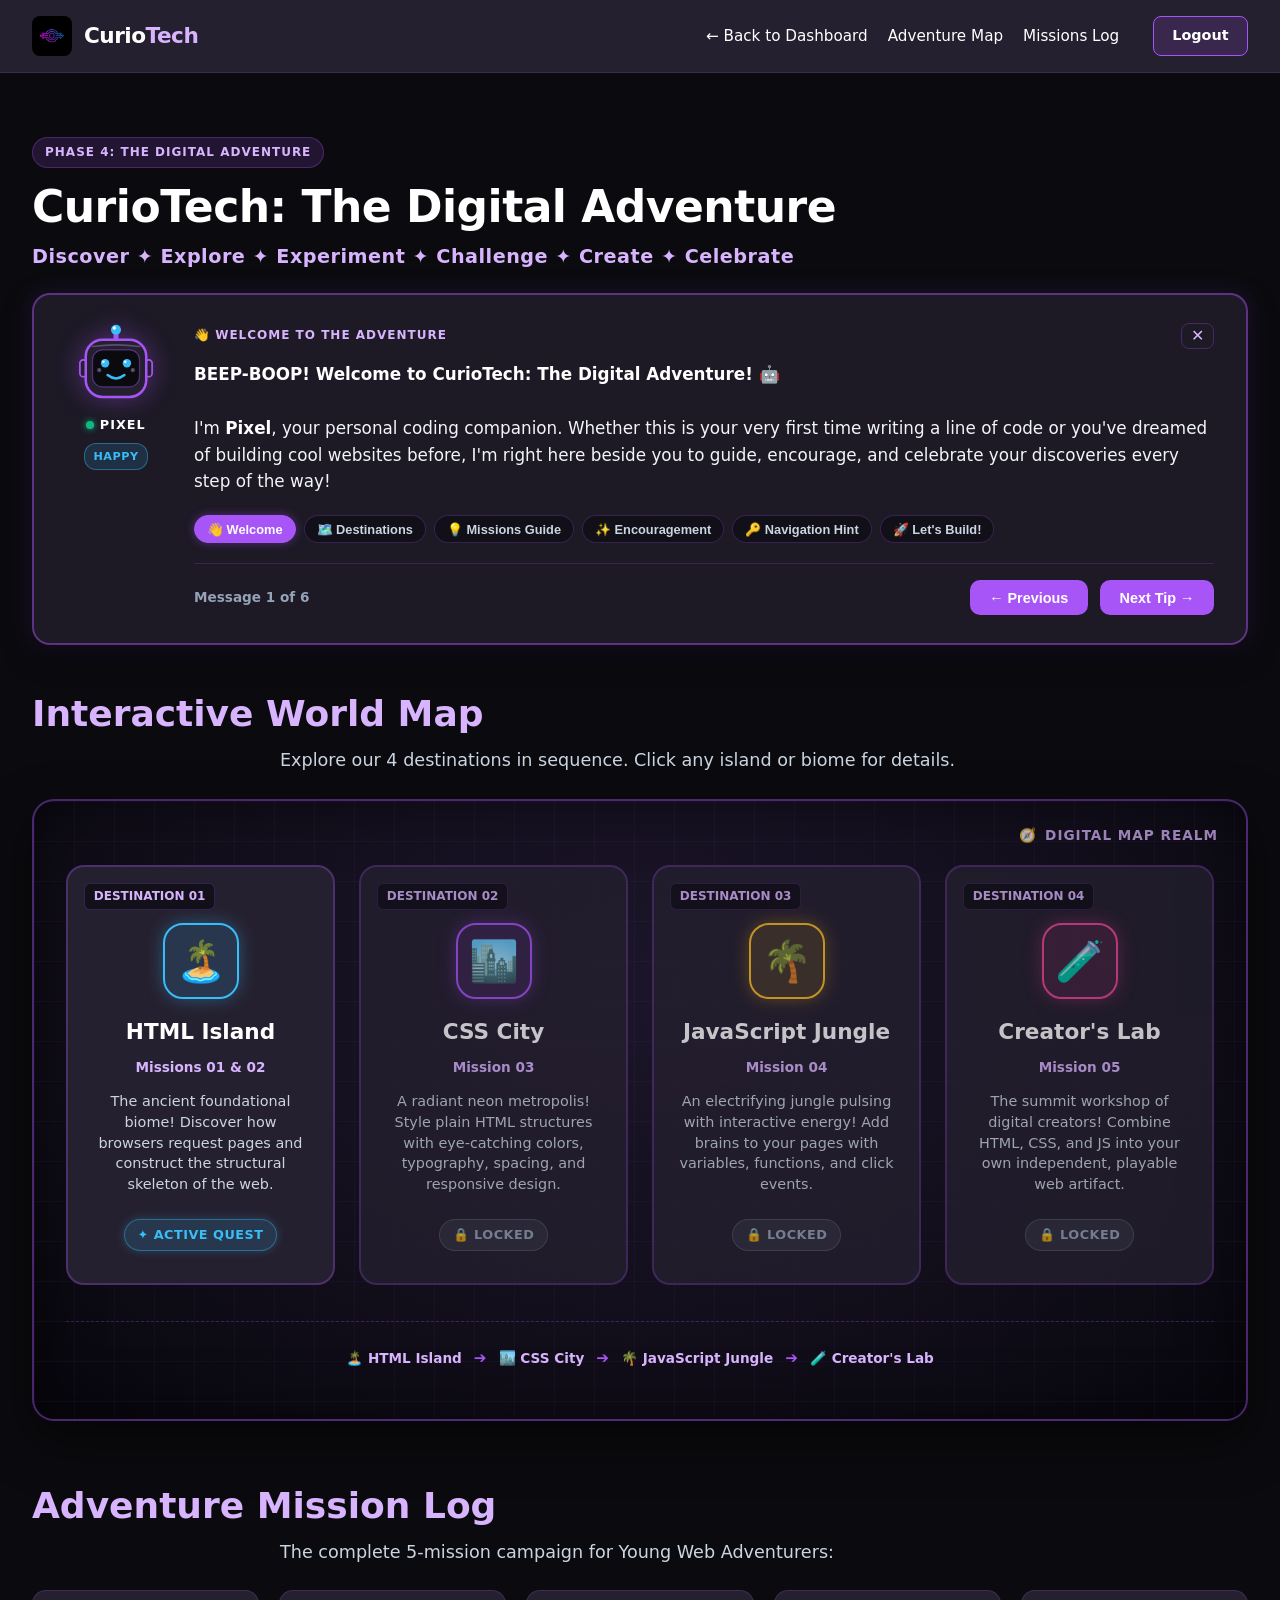
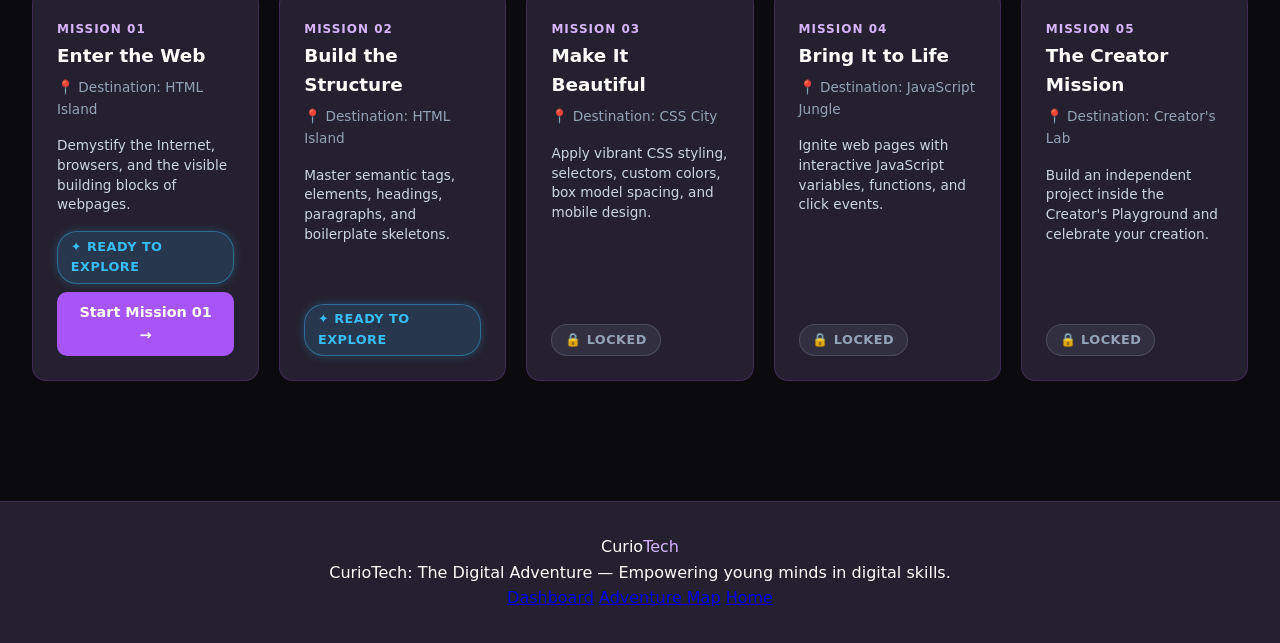
==== adventure.html @ c4a2675b "first version" ====
<!DOCTYPE html>
<html lang="en">

<head>
  <meta charset="UTF-8">
  <meta name="viewport" content="width=device-width, initial-scale=1.0">
  <title>CurioTech: The Digital Adventure — World Map</title>
  <link rel="icon" href="assets/images/logo.png" type="image/png">
  <!-- Shared stylesheet across the CurioTech platform -->
  <link rel="stylesheet" href="css/styles.css">
</head>

<body>

  <!-- Adventure Header & Navigation -->
  <header class="site-header">
    <div class="container">
      <a href="dashboard.html" class="brand" aria-label="CurioTech Dashboard">
        <img src="assets/images/logo.png" alt="CurioTech logo" class="brand-logo">
        <span class="brand-name">Curio<span>Tech</span></span>
      </a>
      <nav class="site-nav" aria-label="Adventure navigation">
        <a href="dashboard.html" class="nav-link">← Back to Dashboard</a>
        <a href="#adventure-map" class="nav-link">Adventure Map</a>
        <a href="#missions-summary" class="nav-link">Missions Log</a>
        <a href="index.html" class="nav-logout-btn">Logout</a>
      </nav>
    </div>
  </header>

  <!-- Main Adventure Content -->
  <main class="dashboard-main">
    <div class="container">

      <!-- 1. Adventure Hero & Pixel Companion Banner -->
      <section class="adventure-hero-section" aria-labelledby="adventure-heading" style="margin-top: 1.5rem;">
        <span class="badge-journey">PHASE 4: THE DIGITAL ADVENTURE</span>
        <h1 id="adventure-heading" class="adventure-title">CurioTech: The Digital Adventure</h1>
        <p class="adventure-tagline">Discover ✦ Explore ✦ Experiment ✦ Challenge ✦ Create ✦ Celebrate</p>

        <!-- Pixel Mascot Interactive Companion & Dialogue Station (Stage 4.2) -->
        <div id="pixel-dialogue-station" class="pixel-dialogue-card" role="region" aria-label="Pixel Companion Dialogue">
          
          <!-- Avatar & Status Column -->
          <div class="pixel-avatar-col">
            <div id="pixel-avatar-wrapper" class="pixel-svg-avatar" data-expression="happy" aria-label="Pixel Robot Companion (Expression: Happy)">
              <svg width="84" height="84" viewBox="0 0 100 100" fill="none" xmlns="http://www.w3.org/2000/svg" role="img" aria-hidden="true">
                <!-- Antenna Stem -->
                <rect x="47" y="6" width="6" height="15" rx="3" fill="#A855F7" />
                
                <!-- Ear Modules -->
                <rect x="7" y="44" width="8" height="20" rx="4" fill="#25202F" stroke="#A855F7" stroke-width="2" />
                <rect x="85" y="44" width="8" height="20" rx="4" fill="#25202F" stroke="#A855F7" stroke-width="2" />
                
                <!-- Head Frame -->
                <rect x="14" y="20" width="72" height="68" rx="20" fill="#25202F" stroke="#A855F7" stroke-width="3" />
                <path d="M 22 28 Q 50 24 78 28" stroke="rgba(216, 180, 254, 0.3)" stroke-width="2" stroke-linecap="round" fill="none" />
                
                <!-- Visor Screen -->
                <rect x="22" y="32" width="56" height="44" rx="12" fill="#0B0B0F" stroke="rgba(168, 85, 247, 0.4)" stroke-width="1.5" />
                
                <!-- Antenna LED Top Bulb -->
                <circle cx="50" cy="8" r="6" fill="#38BDF8" />
                <circle cx="48" cy="6" r="2" fill="#FFFFFF" />

                <!-- ================= 1. HAPPY EXPRESSION ================= -->
                <g class="expr-happy">
                  <!-- Bright Cyan Round Eyes -->
                  <circle cx="37" cy="48" r="5" fill="#38BDF8" />
                  <circle cx="35" cy="46" r="1.5" fill="#FFFFFF" />
                  <circle cx="63" cy="48" r="5" fill="#38BDF8" />
                  <circle cx="61" cy="46" r="1.5" fill="#FFFFFF" />
                  <!-- Warm Upward Smile -->
                  <path d="M 40 62 Q 50 70 60 62" stroke="#38BDF8" stroke-width="3" stroke-linecap="round" fill="none" />
                  <!-- Rosy Lavender Cheeks -->
                  <circle cx="30" cy="56" r="2.5" fill="rgba(216, 180, 254, 0.4)" />
                  <circle cx="70" cy="56" r="2.5" fill="rgba(216, 180, 254, 0.4)" />
                </g>

                <!-- ================= 2. THINKING EXPRESSION ================= -->
                <g class="expr-thinking">
                  <!-- Quizzical Raised Left Eye & Focused Right Eye -->
                  <circle cx="37" cy="45" r="5.5" fill="#D8B4FE" />
                  <circle cx="35" cy="43" r="1.5" fill="#FFFFFF" />
                  <line x1="57" y1="50" x2="69" y2="50" stroke="#D8B4FE" stroke-width="3.5" stroke-linecap="round" />
                  <!-- Pondering Small Mouth -->
                  <ellipse cx="50" cy="63" rx="4.5" ry="3" fill="#D8B4FE" />
                  <!-- Thought Bubbles Near Antenna -->
                  <circle cx="64" cy="14" r="3" fill="#D8B4FE" />
                  <circle cx="72" cy="7" r="4.5" fill="#D8B4FE" />
                </g>

                <!-- ================= 3. ENCOURAGING EXPRESSION ================= -->
                <g class="expr-encouraging">
                  <!-- Confident Wink Left & Star-Circle Right -->
                  <path d="M 32 50 Q 37 43 42 50" stroke="#FBBF24" stroke-width="3.5" stroke-linecap="round" fill="none" />
                  <circle cx="63" cy="48" r="5.5" fill="#FBBF24" />
                  <circle cx="61" cy="46" r="1.5" fill="#FFFFFF" />
                  <!-- Encouraging Confident Smile -->
                  <path d="M 42 62 Q 52 69 58 61" stroke="#FBBF24" stroke-width="3" stroke-linecap="round" fill="none" />
                  <!-- Warm Beacon Arc Above Antenna -->
                  <path d="M 38 6 Q 50 1 62 6" stroke="#FBBF24" stroke-width="2" stroke-linecap="round" fill="none" />
                </g>

                <!-- ================= 4. EXCITED EXPRESSION ================= -->
                <g class="expr-excited">
                  <!-- Joyful Sparkle Squint Eyes -->
                  <path d="M 32 51 L 37 44 L 42 51" stroke="#F472B6" stroke-width="3.5" stroke-linecap="round" stroke-linejoin="round" fill="none" />
                  <path d="M 58 51 L 63 44 L 68 51" stroke="#F472B6" stroke-width="3.5" stroke-linecap="round" stroke-linejoin="round" fill="none" />
                  <!-- Open Happy Grin -->
                  <path d="M 39 60 Q 50 73 61 60 Z" fill="#F472B6" stroke="#FFFFFF" stroke-width="1.5" />
                  <!-- Dual Electric Energy Sparks -->
                  <path d="M 35 2 L 42 7" stroke="#A855F7" stroke-width="2.5" stroke-linecap="round" />
                  <path d="M 65 2 L 58 7" stroke="#A855F7" stroke-width="2.5" stroke-linecap="round" />
                </g>
              </svg>
            </div>
            
            <div class="pixel-status-badge">
              <span class="pixel-online-dot"></span>
              <span class="pixel-name">Pixel</span>
            </div>
            <span id="pixel-expression-tag" class="pixel-expression-pill expr-pill-happy">Happy</span>
          </div>

          <!-- Dialogue Area -->
          <div class="pixel-dialogue-body">
            <div class="pixel-dialogue-header">
              <div class="pixel-topic-badge" id="pixel-topic-badge">👋 WELCOME TO THE ADVENTURE</div>
              <button id="pixel-dismiss-btn" class="pixel-icon-btn" aria-label="Dismiss Pixel's dialogue" title="Dismiss dialogue">✕</button>
            </div>

            <!-- Dynamic Message Container -->
            <div class="pixel-speech-text" id="pixel-message-text" aria-live="polite">
              <!-- Content rendered dynamically by js/pixel.js -->
            </div>

            <!-- Quick Topic Selectors -->
            <div class="pixel-topic-chips" id="pixel-topics-container" aria-label="Dialogue Topics">
              <button class="pixel-topic-chip active" data-topic-index="0">👋 Welcome</button>
              <button class="pixel-topic-chip" data-topic-index="1">🗺️ Destinations</button>
              <button class="pixel-topic-chip" data-topic-index="2">💡 Missions Guide</button>
              <button class="pixel-topic-chip" data-topic-index="3">✨ Encouragement</button>
              <button class="pixel-topic-chip" data-topic-index="4">🔑 Navigation Hint</button>
              <button class="pixel-topic-chip" data-topic-index="5">🚀 Let's Build!</button>
            </div>

            <!-- Dialogue Navigation Controls -->
            <div class="pixel-dialogue-footer">
              <div class="pixel-counter" id="pixel-counter">Message 1 of 6</div>
              <div class="pixel-nav-buttons">
                <button id="pixel-prev-btn" class="button button-small button-outline" aria-label="Previous message" disabled>&larr; Previous</button>
                <button id="pixel-next-btn" class="button button-small" aria-label="Next message">Next Tip &rarr;</button>
              </div>
            </div>
          </div>
        </div>

        <!-- Standby / Reopen Banner when Dialogue is Dismissed -->
        <div id="pixel-reopen-banner" class="pixel-reopen-banner" style="display: none;" role="region" aria-label="Pixel Companion Standby">
          <div class="reopen-inner">
            <span class="reopen-robot-mini" aria-hidden="true">🤖</span>
            <span>Pixel is standing by to assist you.</span>
          </div>
          <button id="pixel-reopen-btn" class="button button-small">Talk to Pixel 💬</button>
        </div>
      </section>

      <!-- 2. 2D Interactive Adventure Map -->
      <section id="adventure-map" class="map-section" aria-labelledby="map-heading">
        <div class="map-section-header">
          <h2 id="map-heading" class="section-title" style="text-align: left; margin-bottom: 0.25rem;">Interactive World Map</h2>
          <p class="section-subtitle" style="text-align: left; margin-bottom: 1.5rem;">Explore our 4 destinations in sequence. Click any island or biome for details.</p>
        </div>

        <div class="adventure-map-card">
          <div class="map-compass" aria-hidden="true">
            <span>🧭</span>
            <span>DIGITAL MAP REALM</span>
          </div>

          <div class="destinations-grid">

            <!-- Destination 01: HTML Island (Unlocked) -->
            <article class="dest-card dest-html" data-dest-id="html-island" tabindex="0" role="button" aria-haspopup="dialog" aria-label="Destination 01: HTML Island. Status: Active Quest. Click to inspect briefing.">
              <span class="dest-order-badge">DESTINATION 01</span>
              <div class="dest-icon-container" aria-hidden="true">🏝️</div>
              <h3 class="dest-name">HTML Island</h3>
              <div class="dest-mission-label">Missions 01 &amp; 02</div>
              <p class="dest-brief">
                The ancient foundational biome! Discover how browsers request pages and construct the structural skeleton of the web.
              </p>
              <div>
                <span class="dest-status-pill dest-status-active">✦ Active Quest</span>
              </div>
            </article>

            <!-- Destination 02: CSS City (Locked) -->
            <article class="dest-card dest-css locked" data-dest-id="css-city" tabindex="0" role="button" aria-haspopup="dialog" aria-label="Destination 02: CSS City. Status: Locked. Click to inspect briefing.">
              <span class="dest-order-badge">DESTINATION 02</span>
              <div class="dest-icon-container" aria-hidden="true">🏙️</div>
              <h3 class="dest-name">CSS City</h3>
              <div class="dest-mission-label">Mission 03</div>
              <p class="dest-brief">
                A radiant neon metropolis! Style plain HTML structures with eye-catching colors, typography, spacing, and responsive design.
              </p>
              <div>
                <span class="dest-status-pill dest-status-locked">🔒 Locked</span>
              </div>
            </article>

            <!-- Destination 03: JavaScript Jungle (Locked) -->
            <article class="dest-card dest-js locked" data-dest-id="js-jungle" tabindex="0" role="button" aria-haspopup="dialog" aria-label="Destination 03: JavaScript Jungle. Status: Locked. Click to inspect briefing.">
              <span class="dest-order-badge">DESTINATION 03</span>
              <div class="dest-icon-container" aria-hidden="true">🌴</div>
              <h3 class="dest-name">JavaScript Jungle</h3>
              <div class="dest-mission-label">Mission 04</div>
              <p class="dest-brief">
                An electrifying jungle pulsing with interactive energy! Add brains to your pages with variables, functions, and click events.
              </p>
              <div>
                <span class="dest-status-pill dest-status-locked">🔒 Locked</span>
              </div>
            </article>

            <!-- Destination 04: Creator's Lab (Locked) -->
            <article class="dest-card dest-creator locked" data-dest-id="creator-lab" tabindex="0" role="button" aria-haspopup="dialog" aria-label="Destination 04: Creator's Lab. Status: Locked. Click to inspect briefing.">
              <span class="dest-order-badge">DESTINATION 04</span>
              <div class="dest-icon-container" aria-hidden="true">🧪</div>
              <h3 class="dest-name">Creator's Lab</h3>
              <div class="dest-mission-label">Mission 05</div>
              <p class="dest-brief">
                The summit workshop of digital creators! Combine HTML, CSS, and JS into your own independent, playable web artifact.
              </p>
              <div>
                <span class="dest-status-pill dest-status-locked">🔒 Locked</span>
              </div>
            </article>

          </div>

          <!-- Connecting Trail Legend -->
          <div class="map-path-legend" aria-label="Adventure Progression Order">
            <span class="path-step">🏝️ HTML Island</span>
            <span class="path-arrow">➔</span>
            <span class="path-step">🏙️ CSS City</span>
            <span class="path-arrow">➔</span>
            <span class="path-step">🌴 JavaScript Jungle</span>
            <span class="path-arrow">➔</span>
            <span class="path-step">🧪 Creator's Lab</span>
          </div>

        </div>
      </section>

      <!-- 3. Missions Log Summary Section -->
      <section id="missions-summary" class="missions-log-section" aria-labelledby="missions-heading">
        <h2 id="missions-heading" class="section-title" style="text-align: left; margin-bottom: 0.25rem;">Adventure Mission Log</h2>
        <p class="section-subtitle" style="text-align: left; margin-bottom: 1.5rem;">The complete 5-mission campaign for Young Web Adventurers:</p>

        <div class="missions-log-grid">

          <article class="mission-log-card">
            <div>
              <span class="mission-log-number">Mission 01</span>
              <h3 class="mission-log-title">Enter the Web</h3>
              <p class="mission-log-dest">📍 Destination: HTML Island</p>
              <p style="font-size: 0.85rem; color: #CBD5E1; line-height: 1.45;">
                Demystify the Internet, browsers, and the visible building blocks of webpages.
              </p>
            </div>
            <div style="margin-top: 1rem; display: flex; align-items: center; justify-content: space-between; flex-wrap: wrap; gap: 0.5rem;">
              <span class="dest-status-pill dest-status-active">✦ Ready to Explore</span>
              <a href="mission.html" class="button button-small">Start Mission 01 &rarr;</a>
            </div>
          </article>

          <article class="mission-log-card">
            <div>
              <span class="mission-log-number">Mission 02</span>
              <h3 class="mission-log-title">Build the Structure</h3>
              <p class="mission-log-dest">📍 Destination: HTML Island</p>
              <p style="font-size: 0.85rem; color: #CBD5E1; line-height: 1.45;">
                Master semantic tags, elements, headings, paragraphs, and boilerplate skeletons.
              </p>
            </div>
            <div style="margin-top: 1rem;">
              <span class="dest-status-pill dest-status-active">✦ Ready to Explore</span>
            </div>
          </article>

          <article class="mission-log-card">
            <div>
              <span class="mission-log-number">Mission 03</span>
              <h3 class="mission-log-title">Make It Beautiful</h3>
              <p class="mission-log-dest">📍 Destination: CSS City</p>
              <p style="font-size: 0.85rem; color: #CBD5E1; line-height: 1.45;">
                Apply vibrant CSS styling, selectors, custom colors, box model spacing, and mobile design.
              </p>
            </div>
            <div style="margin-top: 1rem;">
              <span class="dest-status-pill dest-status-locked">🔒 Locked</span>
            </div>
          </article>

          <article class="mission-log-card">
            <div>
              <span class="mission-log-number">Mission 04</span>
              <h3 class="mission-log-title">Bring It to Life</h3>
              <p class="mission-log-dest">📍 Destination: JavaScript Jungle</p>
              <p style="font-size: 0.85rem; color: #CBD5E1; line-height: 1.45;">
                Ignite web pages with interactive JavaScript variables, functions, and click events.
              </p>
            </div>
            <div style="margin-top: 1rem;">
              <span class="dest-status-pill dest-status-locked">🔒 Locked</span>
            </div>
          </article>

          <article class="mission-log-card">
            <div>
              <span class="mission-log-number">Mission 05</span>
              <h3 class="mission-log-title">The Creator Mission</h3>
              <p class="mission-log-dest">📍 Destination: Creator's Lab</p>
              <p style="font-size: 0.85rem; color: #CBD5E1; line-height: 1.45;">
                Build an independent project inside the Creator's Playground and celebrate your creation.
              </p>
            </div>
            <div style="margin-top: 1rem;">
              <span class="dest-status-pill dest-status-locked">🔒 Locked</span>
            </div>
          </article>

        </div>
      </section>

    </div>
  </main>

  <!-- Destination Briefing Modal Dialog -->
  <div id="destination-modal" class="dest-modal-overlay" aria-hidden="true" role="dialog" aria-modal="true" aria-labelledby="modal-title">
    <div class="dest-modal-card">
      <button id="modal-close-btn" class="modal-close-btn" aria-label="Close dialog">✕</button>

      <div class="modal-header">
        <div id="modal-icon" class="modal-icon" aria-hidden="true">🏝️</div>
        <div class="modal-title-box">
          <h3 id="modal-title">HTML Island</h3>
          <span id="modal-badge" class="dest-status-pill dest-status-active">✦ Active Quest</span>
        </div>
      </div>

      <p id="modal-desc" style="color: #CBD5E1; margin-bottom: 1rem; line-height: 1.5;"></p>

      <h4 style="font-size: 0.95rem; color: var(--color-lavender); text-transform: uppercase; letter-spacing: 0.5px; margin-bottom: 0.5rem;">Included Quests:</h4>
      <ul id="modal-missions" class="modal-missions-list"></ul>

      <p id="modal-stage-note" class="modal-stage-note"></p>

      <div class="modal-actions">
        <button id="modal-action-btn" class="button">Explore Destination</button>
        <button type="button" class="button button-outline" onclick="document.getElementById('modal-close-btn').click()">Close</button>
      </div>
    </div>
  </div>

  <!-- Shared Footer -->
  <footer class="site-footer">
    <div class="container footer-content">
      <div class="footer-left">
        <span class="brand-name">Curio<span>Tech</span></span>
        <p class="footer-copy">CurioTech: The Digital Adventure — Empowering young minds in digital skills.</p>
      </div>
      <div class="footer-links">
        <a href="dashboard.html">Dashboard</a>
        <a href="adventure.html">Adventure Map</a>
        <a href="index.html">Home</a>
      </div>
    </div>
  </footer>

  <!-- Scripts -->
  <script src="js/main.js"></script>
  <script src="js/pixel.js"></script>
  <script src="js/adventure.js"></script>
</body>

</html>
---- css/styles.css ----
/* ==========================================================================
   CurioTech - Shared Stylesheet (Phase 1 & Phase 2)
   ========================================================================== */

/* --------------------------------------------------------------------------
   1. CSS Custom Properties (Theme Colors)
   -------------------------------------------------------------------------- */
:root {
  --color-background: #0B0B0F;
  /* Midnight black: main page background */
  --color-purple: #A855F7;
  /* Neon purple: primary buttons and highlights */
  --color-lavender: #D8B4FE;
  /* Light lavender: secondary highlights and subtitles */
  --color-white: #FFFFFF;
  /* White: main text */
  --color-plum: #25202F;
  /* Dark plum: cards and container panels */
}

/* --------------------------------------------------------------------------
   2. Basic Reset and Box-Sizing Rules
   -------------------------------------------------------------------------- */
* {
  margin: 0;
  padding: 0;
  box-sizing: border-box;
}

/* --------------------------------------------------------------------------
   3. Body Styles
   -------------------------------------------------------------------------- */
body {
  color: var(--color-white);
  font-family: system-ui, -apple-system, BlinkMacSystemFont, "Segoe UI", Roboto, Oxygen, Ubuntu, Cantarell, sans-serif;
  font-size: 1rem;
  line-height: 1.6;
  min-height: 100vh;
  display: flex;
  flex-direction: column;
}

/* --------------------------------------------------------------------------
   4. Shared Page Width and Spacing
   -------------------------------------------------------------------------- */
.container {
  width: 100%;
  max-width: 1280px;
  /* Increased from 1100px for a fuller, better-balanced desktop layout */
  margin: 0 auto;
  padding: 0 2rem;
}

main {
  flex: 1;
  /* Pushes the footer to the bottom on short pages */
  background-color: var(--color-background);
}

/* --------------------------------------------------------------------------
   5. Header and Navigation Styles
   -------------------------------------------------------------------------- */
.site-header {
  background-color: var(--color-plum);
  border-bottom: 1px solid rgba(168, 85, 247, 0.2);
  padding: 1rem 0;
  position: sticky;
  top: 0;
  z-index: 10;
}

.site-header .container {
  display: flex;
  justify-content: space-between;
  align-items: center;
  gap: 1rem;
}

.brand {
  display: flex;
  align-items: center;
  gap: 0.75rem;
  text-decoration: none;
  color: var(--color-white);
  font-size: 1.35rem;
  font-weight: 700;
  letter-spacing: -0.5px;
}

.brand-logo {
  width: 40px;
  height: 40px;
  object-fit: contain;
  border-radius: 8px;
}

.brand-name {
  color: var(--color-white);
}

.brand-name span {
  color: var(--color-lavender);
}

.site-nav {
  display: flex;
  align-items: center;
  gap: 1.25rem;
}

.nav-link {
  color: var(--color-white);
  text-decoration: none;
  font-weight: 500;
  font-size: 0.95rem;
  transition: color 0.2s ease;
}

.nav-link:hover {
  color: var(--color-lavender);
}

/* Keyboard focus state for accessibility */
a:focus-visible,
button:focus-visible,
input:focus-visible {
  outline: 2px solid var(--color-lavender);
  outline-offset: 3px;
}

/* --------------------------------------------------------------------------
   6. Hero Section Styles
   -------------------------------------------------------------------------- */
.hero {
  padding: 5rem 0 4rem 0;
  text-align: center;
}

.hero-title {
  font-size: 3rem;
  font-weight: 800;
  line-height: 1.2;
  margin-bottom: 1.35rem;
  color: var(--color-white);
}

.hero-copy {
  font-size: 1.2rem;
  max-width: 800px;
  margin: 0 auto 2.25rem auto;
  color: #E2E8F0;
  line-height: 1.6;
}

.hero-actions {
  display: flex;
  justify-content: center;
  align-items: center;
  gap: 1.25rem;
  flex-wrap: wrap;
  margin-bottom: 2.25rem;
}

.hero-tagline {
  font-size: 0.95rem;
  font-weight: 600;
  letter-spacing: 1px;
  text-transform: uppercase;
  color: var(--color-lavender);
}

/* --------------------------------------------------------------------------
   7. Button Styles
   -------------------------------------------------------------------------- */
.button {
  display: inline-block;
  background-color: var(--color-purple);
  color: var(--color-white);
  text-decoration: none;
  font-size: 1rem;
  font-weight: 600;
  padding: 0.85rem 1.75rem;
  border-radius: 10px;
  border: 2px solid var(--color-purple);
  cursor: pointer;
  text-align: center;
  transition: background-color 0.2s ease, border-color 0.2s ease, transform 0.1s ease;
}

.button:hover {
  background-color: #9333ea;
  border-color: #9333ea;
}

.button-secondary {
  background-color: transparent;
  color: var(--color-lavender);
  border: 2px solid var(--color-purple);
}

.button-secondary:hover {
  background-color: rgba(168, 85, 247, 0.15);
  color: var(--color-white);
  border-color: var(--color-lavender);
}

.button-small {
  padding: 0.45rem 1.1rem;
  font-size: 0.9rem;
}

.button-full {
  width: 100%;
}

/* Distinct Logout button for dashboard navigation */
.nav-logout-btn {
  margin-left: 0.85rem;
  padding: 0.45rem 1.15rem;
  font-size: 0.9rem;
  font-weight: 600;
  color: var(--color-white);
  background-color: rgba(168, 85, 247, 0.15);
  border: 1.5px solid var(--color-purple);
  border-radius: 8px;
  text-decoration: none;
  cursor: pointer;
  transition: background-color 0.2s ease, border-color 0.2s ease, box-shadow 0.2s ease, transform 0.1s ease;
  display: inline-block;
}

.nav-logout-btn:hover {
  background-color: var(--color-purple);
  color: var(--color-white);
  border-color: var(--color-lavender);
  box-shadow: 0 0 12px rgba(168, 85, 247, 0.45);
}

.nav-logout-btn:focus-visible {
  outline: 2px solid var(--color-lavender);
  outline-offset: 3px;
}

/* --------------------------------------------------------------------------
   8. Introduction and Section Titles
   -------------------------------------------------------------------------- */
.section-header {
  text-align: center;
  margin-bottom: 2.75rem;
}

.section-title {
  font-size: 2.25rem;
  font-weight: 700;
  margin-bottom: 0.75rem;
  color: var(--color-lavender);
}

.section-subtitle {
  font-size: 1.1rem;
  max-width: 720px;
  margin: 0 auto;
  color: #CBD5E1;
  line-height: 1.6;
}

.intro {
  padding: 4rem 0;
  text-align: center;
}

.intro-title {
  font-size: 2.25rem;
  font-weight: 700;
  margin-bottom: 1.25rem;
  color: var(--color-lavender);
}

.intro-text {
  font-size: 1.15rem;
  max-width: 860px;
  margin: 0 auto;
  color: #CBD5E1;
  line-height: 1.7;
}

/* --------------------------------------------------------------------------
   9. Learning Journey Section (5 Steps)
   -------------------------------------------------------------------------- */
.journey {
  padding: 3.5rem 0 5rem 0;
}

.journey-list {
  display: grid;
  grid-template-columns: repeat(auto-fit, minmax(210px, 1fr));
  gap: 1.5rem;
  list-style: none;
}

.journey-card {
  background-color: var(--color-plum);
  border: 1px solid rgba(168, 85, 247, 0.25);
  border-radius: 16px;
  padding: 2rem 1.5rem;
  display: flex;
  flex-direction: column;
  transition: transform 0.2s ease, border-color 0.2s ease, box-shadow 0.2s ease;
}

.journey-card:hover {
  transform: translateY(-4px);
  border-color: rgba(168, 85, 247, 0.6);
  box-shadow: 0 8px 24px rgba(168, 85, 247, 0.15);
}

.step-number {
  display: inline-block;
  align-self: flex-start;
  font-size: 0.8rem;
  font-weight: 700;
  background-color: rgba(168, 85, 247, 0.2);
  color: var(--color-lavender);
  padding: 0.25rem 0.65rem;
  border-radius: 6px;
  margin-bottom: 1rem;
}

.journey-card-title {
  font-size: 1.3rem;
  font-weight: 700;
  margin-bottom: 0.5rem;
  color: var(--color-white);
}

.journey-card-text {
  font-size: 0.95rem;
  color: #E2E8F0;
  line-height: 1.55;
}

/* --------------------------------------------------------------------------
   10. Benefits Section
   -------------------------------------------------------------------------- */
.benefits {
  padding: 4.5rem 0 5rem 0;
  background-color: rgba(37, 32, 47, 0.4);
}

.benefits-list {
  display: grid;
  grid-template-columns: repeat(auto-fit, minmax(260px, 1fr));
  gap: 1.75rem;
  list-style: none;
}

.benefit-card {
  background-color: var(--color-plum);
  border: 1px solid rgba(168, 85, 247, 0.25);
  border-radius: 16px;
  padding: 2.25rem 1.75rem;
  transition: transform 0.2s ease, border-color 0.2s ease;
}

.benefit-card:hover {
  transform: translateY(-3px);
  border-color: rgba(168, 85, 247, 0.5);
}

.benefit-icon {
  font-size: 2rem;
  margin-bottom: 0.85rem;
  display: inline-block;
}

.benefit-title {
  font-size: 1.25rem;
  font-weight: 700;
  margin-bottom: 0.5rem;
  color: var(--color-lavender);
}

.benefit-text {
  font-size: 0.95rem;
  color: #E2E8F0;
  line-height: 1.55;
}

/* --------------------------------------------------------------------------
   11. Call to Action (CTA) Section
   -------------------------------------------------------------------------- */
.cta-section {
  padding: 5rem 0;
  text-align: center;
}

.cta-box {
  background-color: var(--color-plum);
  border: 1px solid rgba(168, 85, 247, 0.35);
  border-radius: 18px;
  padding: 3.5rem 2.5rem;
  max-width: 960px;
  margin: 0 auto;
  box-shadow: 0 12px 36px rgba(0, 0, 0, 0.3);
}

.cta-title {
  font-size: 2.25rem;
  font-weight: 700;
  margin-bottom: 0.85rem;
  color: var(--color-white);
}

.cta-copy {
  font-size: 1.15rem;
  color: #E2E8F0;
  max-width: 650px;
  margin: 0 auto 2rem auto;
  line-height: 1.6;
}

/* --------------------------------------------------------------------------
   12. Login Page Styles (Centered Horizontally & Vertically)
   -------------------------------------------------------------------------- */
.login-main {
  flex: 1;
  display: flex;
  flex-direction: column;
  justify-content: center;
  align-items: center;
  width: 100%;
}

.login-section {
  flex: 1;
  width: 100%;
  display: flex;
  justify-content: center;
  align-items: center;
  padding: 3rem 1.5rem;
}

.login-container {
  display: flex;
  justify-content: center;
  align-items: center;
  width: 100%;
}

.login-card {
  background-color: var(--color-plum);
  border: 1px solid rgba(168, 85, 247, 0.35);
  border-radius: 18px;
  padding: 2.75rem 2.25rem;
  width: 100%;
  max-width: 460px;
  margin: 0 auto;
  text-align: center;
  box-shadow: 0 16px 40px rgba(0, 0, 0, 0.45);
}

.login-header {
  margin-bottom: 1.75rem;
}

.login-title {
  font-size: 1.75rem;
  font-weight: 700;
  color: var(--color-white);
  margin-bottom: 0.5rem;
}

.login-subtitle {
  font-size: 0.95rem;
  color: var(--color-lavender);
}

.login-form {
  text-align: left;
}

.form-group {
  margin-bottom: 1.25rem;
}

.form-label {
  display: block;
  font-size: 0.9rem;
  font-weight: 600;
  margin-bottom: 0.4rem;
  color: var(--color-white);
}

.form-input {
  width: 100%;
  padding: 0.75rem 1rem;
  font-size: 1rem;
  font-family: inherit;
  border-radius: 8px;
  border: 1px solid rgba(168, 85, 247, 0.4);
  background-color: var(--color-background);
  color: var(--color-white);
  transition: border-color 0.2s ease, box-shadow 0.2s ease;
}

.form-input:focus {
  border-color: var(--color-purple);
  box-shadow: 0 0 0 3px rgba(168, 85, 247, 0.25);
  outline: none;
}

.form-input::placeholder {
  color: #64748B;
}

/* Feedback message box after form submit */
.login-feedback {
  margin-top: 1.25rem;
  font-size: 0.95rem;
  line-height: 1.4;
  border-radius: 8px;
  text-align: center;
  display: none;
  /* Hidden until JavaScript updates it */
}

.login-feedback.visible {
  display: block;
  padding: 0.85rem 1rem;
}

.login-feedback.error {
  background-color: rgba(239, 68, 68, 0.15);
  color: #FCA5A5;
  border: 1px solid rgba(239, 68, 68, 0.4);
}

.login-feedback.success {
  background-color: rgba(34, 197, 94, 0.15);
  color: #86EFAC;
  border: 1px solid rgba(34, 197, 94, 0.4);
}

.demo-note {
  margin-top: 1.5rem;
  font-size: 0.85rem;
  color: #94A3B8;
  background-color: rgba(11, 11, 15, 0.5);
  padding: 0.75rem 1rem;
  border-radius: 8px;
  border-left: 3px solid var(--color-lavender);
  text-align: left;
  line-height: 1.4;
}

.login-nav-back {
  margin-top: 1.5rem;
  font-size: 0.95rem;
}

.link-back {
  color: var(--color-lavender);
  text-decoration: none;
  font-weight: 500;
  transition: color 0.2s ease;
}

.link-back:hover {
  color: var(--color-white);
  text-decoration: underline;
}

/* --------------------------------------------------------------------------
   13. Footer Styles
   -------------------------------------------------------------------------- */
.site-footer {
  background-color: var(--color-plum);
  border-top: 1px solid rgba(168, 85, 247, 0.2);
  padding: 2rem 0;
  text-align: center;
  margin-top: auto;
}

.footer-text {
  font-size: 0.95rem;
  color: var(--color-lavender);
  font-weight: 500;
}

/* --------------------------------------------------------------------------
   14. Responsive Styles (Mobile & Tablet)
   -------------------------------------------------------------------------- */
@media (max-width: 768px) {
  .site-header .container {
    flex-direction: column;
    align-items: center;
    text-align: center;
  }

  .site-nav {
    flex-wrap: wrap;
    justify-content: center;
    gap: 0.75rem 1rem;
  }

  .hero {
    padding: 3rem 0 2rem 0;
  }

  .hero-title {
    font-size: 2rem;
  }

  .hero-copy {
    font-size: 1rem;
  }

  .hero-actions {
    flex-direction: column;
    align-items: stretch;
  }

  .button {
    width: 100%;
    max-width: 320px;
    margin: 0 auto;
  }

  .intro-title,
  .section-title,
  .cta-title {
    font-size: 1.6rem;
  }

  .journey-list {
    grid-template-columns: 1fr;
    gap: 1rem;
  }

  .benefits-list {
    grid-template-columns: 1fr;
    gap: 1rem;
  }

  .cta-box {
    padding: 2rem 1.25rem;
  }

  .login-card {
    padding: 2rem 1.25rem;
  }

  .nav-logout-btn {
    margin-left: 0;
  }

  .overview-grid,
  .courses-grid,
  .achievements-grid {
    grid-template-columns: 1fr;
    gap: 1rem;
  }

  .progress-stats {
    flex-direction: column;
    gap: 1rem;
  }
}

/* --------------------------------------------------------------------------
   15. Dashboard Styles (Phase 3)
   -------------------------------------------------------------------------- */
.dashboard-main {
  padding: 2.5rem 0 4rem 0;
}

.dashboard-section {
  margin-bottom: 3.5rem;
}

/* Welcome Header */
.dashboard-welcome {
  margin-bottom: 2.5rem;
}

.badge-journey {
  display: inline-block;
  font-size: 0.75rem;
  font-weight: 700;
  letter-spacing: 1px;
  text-transform: uppercase;
  color: var(--color-lavender);
  background-color: rgba(168, 85, 247, 0.15);
  border: 1px solid rgba(168, 85, 247, 0.3);
  padding: 0.3rem 0.75rem;
  border-radius: 20px;
  margin-bottom: 0.85rem;
}

.welcome-title {
  font-size: 2.25rem;
  font-weight: 800;
  color: var(--color-white);
  line-height: 1.25;
  margin-bottom: 0.65rem;
}

.welcome-subtitle {
  font-size: 1.05rem;
  color: #CBD5E1;
  max-width: 680px;
}

/* Learning Overview (4 Cards) */
.overview-grid {
  display: grid;
  grid-template-columns: repeat(auto-fit, minmax(220px, 1fr));
  gap: 1.25rem;
}

.overview-card {
  background-color: var(--color-plum);
  border: 1px solid rgba(168, 85, 247, 0.25);
  border-radius: 14px;
  padding: 1.5rem 1.25rem;
  display: flex;
  flex-direction: column;
  transition: transform 0.2s ease, border-color 0.2s ease;
}

.overview-card:hover {
  transform: translateY(-2px);
  border-color: rgba(168, 85, 247, 0.45);
}

.overview-icon {
  font-size: 1.5rem;
  margin-bottom: 0.75rem;
}

.overview-label {
  font-size: 0.85rem;
  font-weight: 600;
  text-transform: uppercase;
  letter-spacing: 0.5px;
  color: var(--color-lavender);
}

.overview-value {
  font-size: 1.85rem;
  font-weight: 700;
  color: var(--color-white);
  margin: 0.25rem 0;
}

.overview-note {
  font-size: 0.8rem;
  color: #94A3B8;
}

/* My Learning Section & Course Cards */
.courses-grid {
  display: grid;
  grid-template-columns: repeat(auto-fit, minmax(320px, 1fr));
  gap: 1.5rem;
  margin-top: 1.5rem;
}

.course-card {
  background-color: var(--color-plum);
  border: 1px solid rgba(168, 85, 247, 0.3);
  border-radius: 16px;
  padding: 1.75rem;
  display: flex;
  flex-direction: column;
  justify-content: space-between;
}

.course-top-meta {
  display: flex;
  justify-content: space-between;
  align-items: center;
  margin-bottom: 1rem;
}

.tag-level {
  background-color: rgba(168, 85, 247, 0.2);
  color: var(--color-lavender);
  font-size: 0.8rem;
  font-weight: 600;
  padding: 0.2rem 0.65rem;
  border-radius: 6px;
}

.tag-status-available {
  background-color: rgba(34, 197, 94, 0.15);
  color: #86EFAC;
  border: 1px solid rgba(34, 197, 94, 0.35);
  font-size: 0.8rem;
  font-weight: 600;
  padding: 0.2rem 0.65rem;
  border-radius: 6px;
}

.tag-status-soon {
  background-color: rgba(148, 163, 184, 0.15);
  color: #94A3B8;
  border: 1px solid rgba(148, 163, 184, 0.3);
  font-size: 0.8rem;
  font-weight: 600;
  padding: 0.2rem 0.65rem;
  border-radius: 6px;
}

.course-title {
  font-size: 1.3rem;
  font-weight: 700;
  color: var(--color-white);
  margin-bottom: 0.5rem;
}

.course-description {
  font-size: 0.95rem;
  color: #E2E8F0;
  line-height: 1.5;
  margin-bottom: 1.5rem;
}

.course-progress-wrapper {
  margin-bottom: 1.5rem;
}

.progress-header {
  display: flex;
  justify-content: space-between;
  font-size: 0.85rem;
  color: #CBD5E1;
  margin-bottom: 0.4rem;
}

.progress-bar-track {
  background-color: var(--color-background);
  height: 8px;
  border-radius: 4px;
  overflow: hidden;
  border: 1px solid rgba(168, 85, 247, 0.2);
}

.progress-bar-fill {
  background-color: var(--color-purple);
  height: 100%;
  border-radius: 4px;
  transition: width 0.3s ease;
}

.course-action {
  margin-top: auto;
}

.button-disabled {
  background-color: rgba(148, 163, 184, 0.15);
  color: #94A3B8;
  border: 1px solid rgba(148, 163, 184, 0.25);
  cursor: not-allowed;
  pointer-events: none;
}

/* Notice box shown when Start Learning is clicked */
.course-notice {
  display: none;
  background-color: rgba(168, 85, 247, 0.15);
  border: 1px solid var(--color-purple);
  color: var(--color-lavender);
  padding: 1rem 1.25rem;
  border-radius: 10px;
  margin-top: 1.5rem;
  text-align: center;
  font-size: 0.95rem;
  font-weight: 500;
}

.course-notice.visible {
  display: block;
}

/* Continue Learning (Empty State) */
.empty-state-card {
  background-color: var(--color-plum);
  border: 1px dashed rgba(168, 85, 247, 0.35);
  border-radius: 14px;
  padding: 2.25rem 1.5rem;
  text-align: center;
  margin-top: 1rem;
}

.empty-state-icon {
  font-size: 2rem;
  margin-bottom: 0.5rem;
}

.empty-state-text {
  font-size: 1.05rem;
  color: #CBD5E1;
  max-width: 500px;
  margin: 0 auto;
}

/* Achievements Section */
.achievements-grid {
  display: grid;
  grid-template-columns: repeat(auto-fit, minmax(260px, 1fr));
  gap: 1.25rem;
  margin-top: 1.25rem;
}

.achievement-card {
  background-color: var(--color-plum);
  border: 1px solid rgba(168, 85, 247, 0.2);
  border-radius: 14px;
  padding: 1.5rem;
  display: flex;
  gap: 1rem;
  align-items: flex-start;
  opacity: 0.85;
}

.achievement-icon {
  font-size: 1.75rem;
  background-color: rgba(11, 11, 15, 0.6);
  border: 1px solid rgba(168, 85, 247, 0.2);
  border-radius: 10px;
  width: 48px;
  height: 48px;
  display: flex;
  align-items: center;
  justify-content: center;
  flex-shrink: 0;
}

.achievement-info {
  flex: 1;
}

.achievement-header {
  display: flex;
  justify-content: space-between;
  align-items: center;
  margin-bottom: 0.35rem;
}

.achievement-title {
  font-size: 1.05rem;
  font-weight: 700;
  color: var(--color-white);
}

.achievement-status {
  font-size: 0.75rem;
  color: #94A3B8;
  background-color: rgba(11, 11, 15, 0.5);
  padding: 0.15rem 0.5rem;
  border-radius: 4px;
}

.achievement-desc {
  font-size: 0.9rem;
  color: #94A3B8;
  line-height: 1.4;
}

/* Progress Section */
.progress-panel {
  background-color: var(--color-plum);
  border: 1px solid rgba(168, 85, 247, 0.25);
  border-radius: 14px;
  padding: 2rem 1.75rem;
  margin-top: 1.25rem;
}

.progress-stats {
  display: flex;
  justify-content: space-around;
  text-align: center;
  margin-top: 1.5rem;
  padding-top: 1.5rem;
  border-top: 1px solid rgba(168, 85, 247, 0.15);
}

.stat-item-number {
  font-size: 1.75rem;
  font-weight: 700;
  color: var(--color-white);
}

.stat-item-label {
  font-size: 0.85rem;
  color: var(--color-lavender);
  margin-top: 0.25rem;
}

.demo-note-inline {
  font-size: 0.85rem;
  color: #94A3B8;
  margin-top: 1.25rem;
  text-align: center;
}

/* Portfolio Section */
.portfolio-panel {
  background-color: var(--color-plum);
  border: 1px solid rgba(168, 85, 247, 0.2);
  border-radius: 14px;
  padding: 2.25rem 1.5rem;
  text-align: center;
  margin-top: 1.25rem;
}

.portfolio-icon {
  font-size: 2rem;
  margin-bottom: 0.5rem;
}

.portfolio-text {
  font-size: 1rem;
  color: #CBD5E1;
  max-width: 550px;
  margin: 0 auto 1rem auto;
  line-height: 1.5;
}

.portfolio-badge {
  display: inline-block;
  font-size: 0.8rem;
  font-weight: 600;
  background-color: rgba(168, 85, 247, 0.15);
  color: var(--color-lavender);
  border: 1px solid rgba(168, 85, 247, 0.3);
  padding: 0.25rem 0.75rem;
  border-radius: 20px;
}

/* --------------------------------------------------------------------------
   16. CurioTech: The Digital Adventure (Phase 4 - Stage 4.1)
   -------------------------------------------------------------------------- */

/* Adventure Hero Card */
.adventure-hero-card {
  background: linear-gradient(135deg, rgba(37, 32, 47, 0.95) 0%, rgba(20, 16, 30, 0.95) 100%);
  border: 1.5px solid rgba(168, 85, 247, 0.4);
  border-radius: 20px;
  padding: 2.5rem 2.25rem;
  margin-bottom: 2.25rem;
  box-shadow: 0 16px 40px rgba(0, 0, 0, 0.4), 0 0 24px rgba(168, 85, 247, 0.15);
  position: relative;
  overflow: hidden;
}

.adventure-badge {
  display: inline-flex;
  align-items: center;
  gap: 0.5rem;
  font-size: 0.8rem;
  font-weight: 800;
  letter-spacing: 1.2px;
  text-transform: uppercase;
  color: var(--color-lavender);
  background: rgba(168, 85, 247, 0.2);
  border: 1px solid rgba(168, 85, 247, 0.4);
  padding: 0.35rem 0.9rem;
  border-radius: 20px;
  margin-bottom: 1rem;
}

.adventure-title {
  font-size: 2.75rem;
  font-weight: 900;
  color: var(--color-white);
  line-height: 1.2;
  margin-bottom: 0.5rem;
  letter-spacing: -0.5px;
}

.adventure-title span {
  background: linear-gradient(90deg, #A855F7 0%, #D8B4FE 50%, #38BDF8 100%);
  /* -webkit-background-clip: text; */
  -webkit-text-fill-color: transparent;
}

.adventure-tagline {
  font-size: 1.2rem;
  font-weight: 600;
  color: var(--color-lavender);
  margin-bottom: 1.25rem;
  letter-spacing: 0.5px;
}

.adventure-desc {
  font-size: 1.1rem;
  color: #E2E8F0;
  max-width: 820px;
  line-height: 1.6;
  margin-bottom: 1.75rem;
}

/* ==========================================================================
   Pixel Mascot Companion & Dialogue Station (Stage 4.2)
   ========================================================================== */
.pixel-dialogue-card {
  display: flex;
  gap: 1.75rem;
  background-color: rgba(37, 32, 47, 0.7);
  backdrop-filter: blur(8px);
  border: 2px solid rgba(168, 85, 247, 0.45);
  border-radius: 18px;
  padding: 1.75rem 2rem;
  margin-bottom: 2.5rem;
  box-shadow: 0 10px 30px rgba(0, 0, 0, 0.35), 0 0 25px rgba(168, 85, 247, 0.15);
  transition: transform 0.25s ease, opacity 0.25s ease, border-color 0.25s ease;
  position: relative;
}

.pixel-dialogue-card:focus-within {
  border-color: var(--color-purple);
  box-shadow: 0 10px 35px rgba(0, 0, 0, 0.4), 0 0 30px rgba(168, 85, 247, 0.25);
}

.pixel-dialogue-card.dismissed {
  display: none !important;
}

/* Avatar Column */
.pixel-avatar-col {
  flex-shrink: 0;
  display: flex;
  flex-direction: column;
  align-items: center;
  gap: 0.5rem;
  width: 100px;
}

/* 2D SVG Mascot Container */
.pixel-svg-avatar {
  width: 84px;
  height: 84px;
  display: flex;
  align-items: center;
  justify-content: center;
  position: relative;
  filter: drop-shadow(0 0 12px rgba(168, 85, 247, 0.4));
  transition: transform 0.25s ease;
}

.pixel-svg-avatar:hover {
  transform: scale(1.05);
}

/* SVG Expression Switcher Rules */
.pixel-svg-avatar .expr-happy,
.pixel-svg-avatar .expr-thinking,
.pixel-svg-avatar .expr-encouraging,
.pixel-svg-avatar .expr-excited {
  display: none;
}

.pixel-svg-avatar[data-expression="happy"] .expr-happy {
  display: inline;
}

.pixel-svg-avatar[data-expression="thinking"] .expr-thinking {
  display: inline;
}

.pixel-svg-avatar[data-expression="encouraging"] .expr-encouraging {
  display: inline;
}

.pixel-svg-avatar[data-expression="excited"] .expr-excited {
  display: inline;
}

/* Pixel Status Pill & Online Dot */
.pixel-status-badge {
  display: flex;
  align-items: center;
  gap: 0.35rem;
  font-size: 0.8rem;
  font-weight: 800;
  letter-spacing: 1px;
  text-transform: uppercase;
  color: var(--color-white);
}

.pixel-online-dot {
  width: 8px;
  height: 8px;
  background-color: #10B981;
  border-radius: 50%;
  box-shadow: 0 0 6px #10B981;
}

/* Expression Pill */
.pixel-expression-pill {
  font-size: 0.7rem;
  font-weight: 700;
  padding: 0.2rem 0.55rem;
  border-radius: 12px;
  text-transform: uppercase;
  letter-spacing: 0.5px;
  border: 1px solid transparent;
}

.expr-pill-happy {
  background-color: rgba(56, 189, 248, 0.15);
  color: #38BDF8;
  border-color: rgba(56, 189, 248, 0.4);
}

.expr-pill-thinking {
  background-color: rgba(216, 180, 254, 0.15);
  color: var(--color-lavender);
  border-color: rgba(216, 180, 254, 0.4);
}

.expr-pill-encouraging {
  background-color: rgba(251, 191, 36, 0.15);
  color: #FBBF24;
  border-color: rgba(251, 191, 36, 0.4);
}

.expr-pill-excited {
  background-color: rgba(236, 72, 153, 0.15);
  color: #F472B6;
  border-color: rgba(236, 72, 153, 0.4);
}

/* Dialogue Body */
.pixel-dialogue-body {
  flex: 1;
  display: flex;
  flex-direction: column;
  justify-content: space-between;
}

.pixel-dialogue-header {
  display: flex;
  justify-content: space-between;
  align-items: center;
  margin-bottom: 0.75rem;
}

.pixel-topic-badge {
  font-size: 0.75rem;
  font-weight: 800;
  letter-spacing: 1px;
  color: var(--color-lavender);
  text-transform: uppercase;
}

.pixel-icon-btn {
  background: none;
  border: 1px solid rgba(168, 85, 247, 0.3);
  color: var(--color-lavender);
  font-size: 1rem;
  cursor: pointer;
  padding: 0.25rem 0.55rem;
  border-radius: 8px;
  transition: all 0.2s ease;
  line-height: 1;
}

.pixel-icon-btn:hover,
.pixel-icon-btn:focus-visible {
  color: var(--color-white);
  background-color: rgba(168, 85, 247, 0.25);
  border-color: var(--color-purple);
  outline: none;
}

/* Speech Text */
.pixel-speech-text {
  font-size: 1.05rem;
  line-height: 1.6;
  color: #F1F5F9;
  margin-bottom: 1.25rem;
  min-height: 75px;
}

.pixel-speech-text strong {
  color: var(--color-white);
}

.pixel-speech-text em {
  color: var(--color-lavender);
  font-style: normal;
}

/* Topic Chips */
.pixel-topic-chips {
  display: flex;
  flex-wrap: wrap;
  gap: 0.5rem;
  margin-bottom: 1.25rem;
}

.pixel-topic-chip {
  background-color: rgba(11, 11, 15, 0.6);
  border: 1px solid rgba(168, 85, 247, 0.25);
  border-radius: 20px;
  color: #CBD5E1;
  font-size: 0.8rem;
  font-weight: 600;
  padding: 0.35rem 0.75rem;
  cursor: pointer;
  transition: all 0.2s ease;
}

.pixel-topic-chip:hover {
  background-color: rgba(168, 85, 247, 0.2);
  color: var(--color-white);
  border-color: var(--color-purple);
}

.pixel-topic-chip.active {
  background-color: var(--color-purple);
  color: var(--color-white);
  border-color: var(--color-purple);
  box-shadow: 0 0 10px rgba(168, 85, 247, 0.4);
}

.pixel-topic-chip:focus-visible {
  outline: 2px solid var(--color-lavender);
  outline-offset: 2px;
}

/* Dialogue Footer & Navigation Buttons */
.pixel-dialogue-footer {
  display: flex;
  justify-content: space-between;
  align-items: center;
  border-top: 1px solid rgba(168, 85, 247, 0.2);
  padding-top: 1rem;
  flex-wrap: wrap;
  gap: 0.75rem;
}

.pixel-counter {
  font-size: 0.85rem;
  font-weight: 600;
  color: #94A3B8;
}

.pixel-nav-buttons {
  display: flex;
  gap: 0.75rem;
}

/* Reopen Banner when dialogue dismissed */
.pixel-reopen-banner {
  background-color: rgba(37, 32, 47, 0.6);
  border: 1.5px dashed rgba(168, 85, 247, 0.4);
  border-radius: 14px;
  padding: 1rem 1.5rem;
  margin-bottom: 2.5rem;
  display: flex;
  align-items: center;
  justify-content: space-between;
  gap: 1rem;
  flex-wrap: wrap;
}

.reopen-inner {
  display: flex;
  align-items: center;
  gap: 1rem;
  font-size: 0.95rem;
  color: var(--color-lavender);
  font-weight: 600;
}

.reopen-robot-mini {
  font-size: 1.5rem;
}

/* ==========================================================================
   2D Illustrated Adventure Map
   ========================================================================== */
.map-section {
  margin-bottom: 3.5rem;
}

.map-section-header {
  margin-bottom: 1.5rem;
}

.adventure-map-card {
  background: radial-gradient(ellipse at 50% 30%, #1c152a 0%, #110e1a 60%, #07060c 100%);
  border: 2px solid rgba(168, 85, 247, 0.4);
  border-radius: 22px;
  padding: 3rem 2rem;
  position: relative;
  overflow: hidden;
  box-shadow: 0 20px 50px rgba(0, 0, 0, 0.5), inset 0 0 60px rgba(0, 0, 0, 0.5);
}

/* Map Grid Overlay for 2D feel */
.adventure-map-card::before {
  content: "";
  position: absolute;
  top: 0;
  left: 0;
  right: 0;
  bottom: 0;
  background-size: 40px 40px;
  background-image:
    linear-gradient(to right, rgba(168, 85, 247, 0.05) 1px, transparent 1px),
    linear-gradient(to bottom, rgba(168, 85, 247, 0.05) 1px, transparent 1px);
  pointer-events: none;
}

/* Compass Rose in Corner */
.map-compass {
  position: absolute;
  top: 1.5rem;
  right: 1.75rem;
  font-size: 1.5rem;
  opacity: 0.7;
  color: var(--color-lavender);
  display: flex;
  align-items: center;
  gap: 0.5rem;
  font-weight: 700;
  font-size: 0.85rem;
  letter-spacing: 1px;
}

/* 2D Destinations Trail Grid */
.destinations-grid {
  display: grid;
  grid-template-columns: repeat(4, 1fr);
  gap: 1.5rem;
  position: relative;
  z-index: 2;
  margin-top: 1rem;
}

/* Individual Destination Card / Pin */
.dest-card {
  background-color: var(--color-plum);
  border: 2px solid rgba(168, 85, 247, 0.3);
  border-radius: 18px;
  padding: 2rem 1.5rem;
  display: flex;
  flex-direction: column;
  justify-content: space-between;
  align-items: center;
  text-align: center;
  position: relative;
  transition: transform 0.25s ease, border-color 0.25s ease, box-shadow 0.25s ease;
  cursor: pointer;
  min-height: 320px;
}

.dest-card:focus-visible {
  outline: 3px solid var(--color-lavender);
  outline-offset: 4px;
}

.dest-card:hover {
  transform: translateY(-6px);
  border-color: var(--color-purple);
  box-shadow: 0 12px 30px rgba(168, 85, 247, 0.25);
}

/* Destination Badge (e.g. 01, 02) */
.dest-order-badge {
  position: absolute;
  top: 1rem;
  left: 1rem;
  font-size: 0.75rem;
  font-weight: 800;
  background-color: rgba(11, 11, 15, 0.7);
  color: var(--color-lavender);
  padding: 0.2rem 0.55rem;
  border-radius: 6px;
  border: 1px solid rgba(168, 85, 247, 0.25);
}

/* Thematic Destination Icon & Glow */
.dest-icon-container {
  width: 76px;
  height: 76px;
  border-radius: 20px;
  display: flex;
  align-items: center;
  justify-content: center;
  font-size: 2.5rem;
  margin: 1.5rem 0 1rem 0;
  transition: transform 0.2s ease;
}

.dest-card:hover .dest-icon-container {
  transform: scale(1.08);
}

/* Thematic Colors for the 4 Destinations */
.dest-html .dest-icon-container {
  background: rgba(56, 189, 248, 0.15);
  border: 2px solid #38BDF8;
  box-shadow: 0 0 18px rgba(56, 189, 248, 0.35);
}

.dest-css .dest-icon-container {
  background: rgba(168, 85, 247, 0.15);
  border: 2px solid var(--color-purple);
  box-shadow: 0 0 18px rgba(168, 85, 247, 0.35);
}

.dest-js .dest-icon-container {
  background: rgba(251, 191, 36, 0.15);
  border: 2px solid #FBBF24;
  box-shadow: 0 0 18px rgba(251, 191, 36, 0.35);
}

.dest-creator .dest-icon-container {
  background: rgba(236, 72, 153, 0.15);
  border: 2px solid #EC4899;
  box-shadow: 0 0 18px rgba(236, 72, 153, 0.35);
}

.dest-name {
  font-size: 1.35rem;
  font-weight: 800;
  color: var(--color-white);
  margin-bottom: 0.5rem;
}

.dest-mission-label {
  font-size: 0.85rem;
  font-weight: 600;
  color: var(--color-lavender);
  margin-bottom: 0.75rem;
}

.dest-brief {
  font-size: 0.9rem;
  color: #CBD5E1;
  line-height: 1.45;
  margin-bottom: 1.5rem;
}

/* Status Chips */
.dest-status-pill {
  display: inline-flex;
  align-items: center;
  gap: 0.4rem;
  font-size: 0.8rem;
  font-weight: 700;
  padding: 0.3rem 0.8rem;
  border-radius: 20px;
  text-transform: uppercase;
  letter-spacing: 0.5px;
}

.dest-status-active {
  background-color: rgba(56, 189, 248, 0.15);
  color: #38BDF8;
  border: 1px solid rgba(56, 189, 248, 0.4);
  box-shadow: 0 0 10px rgba(56, 189, 248, 0.25);
}

.dest-status-locked {
  background-color: rgba(148, 163, 184, 0.12);
  color: #94A3B8;
  border: 1px solid rgba(148, 163, 184, 0.25);
}

.dest-card.locked {
  opacity: 0.75;
}

.dest-card.locked:hover {
  transform: translateY(-2px);
  border-color: rgba(148, 163, 184, 0.4);
  box-shadow: none;
}

/* The Connecting Trail Pathway Banner */
.map-path-legend {
  display: flex;
  justify-content: center;
  align-items: center;
  flex-wrap: wrap;
  gap: 0.75rem;
  margin-top: 2.25rem;
  padding-top: 1.5rem;
  border-top: 1px dashed rgba(168, 85, 247, 0.25);
  color: var(--color-lavender);
  font-size: 0.85rem;
  font-weight: 600;
}

.path-step {
  display: inline-flex;
  align-items: center;
  gap: 0.35rem;
}

.path-arrow {
  color: var(--color-purple);
  font-size: 0.95rem;
}

/* ==========================================================================
   Destination Briefing Modal (Interactive Drawer)
   ========================================================================== */
.dest-modal-overlay {
  position: fixed;
  top: 0;
  left: 0;
  right: 0;
  bottom: 0;
  background-color: rgba(11, 11, 15, 0.85);
  backdrop-filter: blur(6px);
  display: flex;
  align-items: center;
  justify-content: center;
  z-index: 100;
  padding: 1.5rem;
  opacity: 0;
  pointer-events: none;
  transition: opacity 0.25s ease;
}

.dest-modal-overlay.active {
  opacity: 1;
  pointer-events: auto;
}

.dest-modal-card {
  background-color: var(--color-plum);
  border: 2px solid var(--color-purple);
  border-radius: 20px;
  max-width: 580px;
  width: 100%;
  padding: 2.5rem 2.25rem;
  position: relative;
  box-shadow: 0 20px 50px rgba(0, 0, 0, 0.6), 0 0 30px rgba(168, 85, 247, 0.3);
  transform: translateY(20px);
  transition: transform 0.25s ease;
}

.dest-modal-overlay.active .dest-modal-card {
  transform: translateY(0);
}

.modal-close-btn {
  position: absolute;
  top: 1.25rem;
  right: 1.25rem;
  background: none;
  border: none;
  font-size: 1.5rem;
  color: var(--color-lavender);
  cursor: pointer;
  padding: 0.25rem 0.5rem;
  border-radius: 6px;
  line-height: 1;
}

.modal-close-btn:hover {
  color: var(--color-white);
  background-color: rgba(168, 85, 247, 0.2);
}

.modal-header {
  display: flex;
  align-items: center;
  gap: 1.25rem;
  margin-bottom: 1.5rem;
}

.modal-icon {
  font-size: 3rem;
}

.modal-title-box h3 {
  font-size: 1.6rem;
  font-weight: 800;
  color: var(--color-white);
  margin-bottom: 0.3rem;
}

.modal-missions-list {
  background-color: rgba(11, 11, 15, 0.5);
  border: 1px solid rgba(168, 85, 247, 0.2);
  border-radius: 12px;
  padding: 1rem 1.25rem;
  margin: 1.25rem 0;
  list-style: none;
}

.modal-missions-list li {
  padding: 0.4rem 0;
  font-size: 0.95rem;
  color: #E2E8F0;
  display: flex;
  align-items: center;
  gap: 0.5rem;
}

.modal-stage-note {
  font-size: 0.85rem;
  color: #CBD5E1;
  background-color: rgba(168, 85, 247, 0.12);
  border-left: 3px solid var(--color-purple);
  padding: 0.75rem 1rem;
  border-radius: 0 8px 8px 0;
  margin-bottom: 1.5rem;
  line-height: 1.5;
}

.modal-actions {
  display: flex;
  gap: 1rem;
  flex-wrap: wrap;
}

/* Missions Log Summary Table */
.missions-log-section {
  margin-bottom: 3.5rem;
}

.missions-log-grid {
  display: grid;
  grid-template-columns: repeat(auto-fit, minmax(220px, 1fr));
  gap: 1.25rem;
  margin-top: 1.25rem;
}

.mission-log-card {
  background-color: var(--color-plum);
  border: 1px solid rgba(168, 85, 247, 0.2);
  border-radius: 14px;
  padding: 1.5rem;
  display: flex;
  flex-direction: column;
  justify-content: space-between;
}

.mission-log-number {
  font-size: 0.75rem;
  font-weight: 800;
  letter-spacing: 1px;
  text-transform: uppercase;
  color: var(--color-lavender);
  margin-bottom: 0.5rem;
}

.mission-log-title {
  font-size: 1.15rem;
  font-weight: 700;
  color: var(--color-white);
  margin-bottom: 0.4rem;
}

.mission-log-dest {
  font-size: 0.85rem;
  color: #94A3B8;
  margin-bottom: 1rem;
}

/* Responsive adjustments for Adventure Map */
@media (max-width: 1024px) {
  .destinations-grid {
    grid-template-columns: repeat(2, 1fr);
    gap: 1.5rem;
  }
}

@media (max-width: 768px) {
  .adventure-title {
    font-size: 2rem;
  }

  .pixel-dialogue-card {
    flex-direction: column;
    align-items: center;
    text-align: center;
    padding: 1.5rem 1.25rem;
    gap: 1.25rem;
  }

  .pixel-avatar-col {
    width: auto;
  }

  .pixel-dialogue-header {
    justify-content: center;
    position: relative;
    width: 100%;
  }

  .pixel-icon-btn {
    position: absolute;
    right: 0;
    top: -0.25rem;
  }

  .pixel-topic-chips {
    justify-content: center;
  }

  .pixel-dialogue-footer {
    flex-direction: column;
    gap: 1rem;
    align-items: center;
  }

  .destinations-grid {
    grid-template-columns: 1fr;
    gap: 1.25rem;
  }

  .dest-card {
    min-height: auto;
    padding: 1.75rem 1.25rem;
  }

  .dest-modal-card {
    padding: 2rem 1.25rem;
  }
}

/* ==========================================================================
   17. CurioTech Mission Learning Interface (Stage 4.3)
   ========================================================================== */

/* Mission Header Banner & Breadcrumbs */
.mission-header-bar {
  display: flex;
  align-items: center;
  justify-content: space-between;
  gap: 1.5rem;
  margin: 1.5rem 0 1.25rem 0;
  flex-wrap: wrap;
}

.mission-title-box {
  display: flex;
  flex-direction: column;
  gap: 0.25rem;
}

.mission-dest-badge {
  font-size: 0.75rem;
  font-weight: 800;
  letter-spacing: 1px;
  text-transform: uppercase;
  color: #38BDF8;
}

.mission-main-title {
  font-size: 1.85rem;
  font-weight: 800;
  color: var(--color-white);
  line-height: 1.2;
}

/* 6-Stage Stepper / Progress Bar */
.mission-stepper {
  display: flex;
  align-items: center;
  gap: 0.5rem;
  background-color: rgba(37, 32, 47, 0.6);
  border: 1px solid rgba(168, 85, 247, 0.25);
  border-radius: 30px;
  padding: 0.35rem 0.6rem;
  flex-wrap: wrap;
}

.step-pill {
  display: inline-flex;
  align-items: center;
  gap: 0.4rem;
  padding: 0.4rem 0.85rem;
  border-radius: 20px;
  font-size: 0.8rem;
  font-weight: 700;
  color: #94A3B8;
  background: transparent;
  border: 1px solid transparent;
  cursor: pointer;
  transition: all 0.2s ease;
}

.step-pill:hover:not(:disabled) {
  color: var(--color-white);
  background-color: rgba(168, 85, 247, 0.2);
}

.step-pill.active {
  background-color: var(--color-purple);
  color: var(--color-white);
  box-shadow: 0 0 14px rgba(168, 85, 247, 0.5);
  border-color: var(--color-purple);
}

.step-pill.completed:not(.active) {
  color: #10B981;
  background-color: rgba(16, 185, 129, 0.1);
  border-color: rgba(16, 185, 129, 0.3);
}

.step-pill:disabled {
  opacity: 0.45;
  cursor: not-allowed;
}

.step-num {
  font-size: 0.7rem;
  background: rgba(0, 0, 0, 0.3);
  padding: 0.1rem 0.35rem;
  border-radius: 10px;
}

/* Mission Layout Card */
.mission-card {
  background-color: var(--color-plum);
  border: 2px solid rgba(168, 85, 247, 0.35);
  border-radius: 20px;
  padding: 2.25rem;
  margin-bottom: 2.5rem;
  box-shadow: 0 15px 40px rgba(0, 0, 0, 0.4), 0 0 30px rgba(168, 85, 247, 0.15);
  position: relative;
}

/* Compact Pixel Companion within Mission */
.mission-pixel-banner {
  display: flex;
  align-items: center;
  gap: 1.25rem;
  background-color: rgba(11, 11, 15, 0.65);
  border: 1.5px solid rgba(168, 85, 247, 0.3);
  border-radius: 14px;
  padding: 1.25rem 1.5rem;
  margin-bottom: 2rem;
}

.mission-pixel-speech {
  flex: 1;
  font-size: 1rem;
  line-height: 1.55;
  color: #F1F5F9;
}

.mission-pixel-speech strong {
  color: var(--color-lavender);
}

/* Stage View Switcher */
.stage-panel {
  display: none;
  animation: stageFadeIn 0.3s ease;
}

.stage-panel.active {
  display: block;
}

@keyframes stageFadeIn {
  from {
    opacity: 0;
    transform: translateY(8px);
  }

  to {
    opacity: 1;
    transform: translateY(0);
  }
}

.stage-header {
  margin-bottom: 1.5rem;
}

.stage-badge-tag {
  display: inline-block;
  font-size: 0.75rem;
  font-weight: 800;
  letter-spacing: 1px;
  text-transform: uppercase;
  color: var(--color-lavender);
  background-color: rgba(168, 85, 247, 0.15);
  border: 1px solid rgba(168, 85, 247, 0.3);
  padding: 0.25rem 0.7rem;
  border-radius: 8px;
  margin-bottom: 0.5rem;
}

.stage-title {
  font-size: 1.6rem;
  font-weight: 800;
  color: var(--color-white);
  margin-bottom: 0.5rem;
}

.stage-description {
  font-size: 1.05rem;
  color: #CBD5E1;
  line-height: 1.6;
}

/* Stage 1: Discover Card Elements */
.discover-box {
  background-color: rgba(11, 11, 15, 0.5);
  border: 1px solid rgba(168, 85, 247, 0.25);
  border-radius: 14px;
  padding: 1.75rem;
  margin: 1.5rem 0;
}

.relatable-scenario {
  display: flex;
  gap: 1.25rem;
  align-items: flex-start;
  margin-bottom: 1.5rem;
}

.scenario-icon {
  font-size: 2.5rem;
  line-height: 1;
}

.scenario-text {
  font-size: 1.05rem;
  color: #E2E8F0;
  line-height: 1.6;
}

.curiosity-question-box {
  background-color: rgba(168, 85, 247, 0.12);
  border-left: 4px solid var(--color-purple);
  padding: 1.25rem 1.5rem;
  border-radius: 0 10px 10px 0;
}

.curiosity-question-box h4 {
  font-size: 1.05rem;
  color: var(--color-lavender);
  margin-bottom: 0.5rem;
}

/* Stage 2: Explore Mock Browser & Elements Guide */
.mock-browser-window {
  background-color: #121019;
  border: 2px solid rgba(168, 85, 247, 0.35);
  border-radius: 14px;
  overflow: hidden;
  margin: 1.5rem 0;
  box-shadow: 0 10px 25px rgba(0, 0, 0, 0.5);
}

.browser-top-bar {
  background-color: #1C1728;
  padding: 0.6rem 1rem;
  display: flex;
  align-items: center;
  gap: 1rem;
  border-bottom: 1px solid rgba(168, 85, 247, 0.2);
}

.browser-dots {
  display: flex;
  gap: 6px;
}

.browser-dot {
  width: 10px;
  height: 10px;
  border-radius: 50%;
}

.dot-red {
  background-color: #EF4444;
}

.dot-yellow {
  background-color: #F59E0B;
}

.dot-green {
  background-color: #10B981;
}

.browser-url-bar {
  flex: 1;
  background-color: #0B0B0F;
  border: 1px solid rgba(168, 85, 247, 0.25);
  border-radius: 6px;
  padding: 0.2rem 0.8rem;
  font-size: 0.8rem;
  color: #94A3B8;
  font-family: monospace;
}

.browser-canvas {
  padding: 1.75rem;
  background-color: #0E0C14;
}

.explore-elements-grid {
  display: grid;
  grid-template-columns: repeat(auto-fit, minmax(200px, 1fr));
  gap: 1rem;
  margin-top: 1.25rem;
}

.explore-element-card {
  background-color: rgba(37, 32, 47, 0.6);
  border: 1.5px solid rgba(168, 85, 247, 0.25);
  border-radius: 12px;
  padding: 1.25rem;
  transition: all 0.2s ease;
}

.explore-element-card:hover {
  border-color: var(--color-purple);
  transform: translateY(-2px);
}

.explore-tag-name {
  font-family: monospace;
  font-size: 0.85rem;
  font-weight: 700;
  color: #38BDF8;
  background-color: rgba(56, 189, 248, 0.15);
  padding: 0.2rem 0.5rem;
  border-radius: 4px;
  display: inline-block;
  margin-bottom: 0.5rem;
}

/* Stage 3: Experiment Inspector */
.inspector-layout {
  display: grid;
  grid-template-columns: 1.2fr 0.8fr;
  gap: 1.5rem;
  margin: 1.5rem 0;
}

.interactive-mock-page {
  background-color: #14111E;
  border: 2px dashed rgba(168, 85, 247, 0.4);
  border-radius: 12px;
  padding: 1.25rem;
  display: flex;
  flex-direction: column;
  gap: 1rem;
}

.inspectable-box {
  border: 2px solid rgba(168, 85, 247, 0.25);
  border-radius: 8px;
  padding: 0.85rem 1rem;
  background-color: rgba(11, 11, 15, 0.6);
  cursor: pointer;
  transition: all 0.2s ease;
  position: relative;
}

.inspectable-box:hover,
.inspectable-box:focus-visible {
  border-color: #38BDF8;
  background-color: rgba(56, 189, 248, 0.1);
  outline: none;
}

.inspectable-box.inspected {
  border-color: var(--color-purple);
  box-shadow: 0 0 12px rgba(168, 85, 247, 0.35);
}

.inspectable-box.active-selected {
  border-color: #38BDF8;
  box-shadow: 0 0 18px rgba(56, 189, 248, 0.5);
  background-color: rgba(56, 189, 248, 0.15);
}

.inspect-badge {
  font-size: 0.7rem;
  font-weight: 700;
  text-transform: uppercase;
  color: var(--color-lavender);
  margin-bottom: 0.25rem;
}

.inspector-output-card {
  background-color: rgba(11, 11, 15, 0.7);
  border: 1.5px solid var(--color-purple);
  border-radius: 14px;
  padding: 1.5rem;
  display: flex;
  flex-direction: column;
  justify-content: space-between;
}

.inspector-counter-badge {
  font-size: 0.8rem;
  font-weight: 700;
  color: var(--color-lavender);
  background: rgba(168, 85, 247, 0.2);
  padding: 0.25rem 0.6rem;
  border-radius: 12px;
  display: inline-block;
  margin-bottom: 1rem;
}

/* Stage 4: Challenge Card & Question */
.challenge-box {
  background-color: rgba(11, 11, 15, 0.55);
  border: 1.5px solid rgba(168, 85, 247, 0.3);
  border-radius: 16px;
  padding: 2rem;
  margin: 1.5rem 0;
}

.challenge-question {
  font-size: 1.25rem;
  font-weight: 700;
  color: var(--color-white);
  margin-bottom: 1.5rem;
  line-height: 1.45;
}

.challenge-options-grid {
  display: grid;
  grid-template-columns: repeat(auto-fit, minmax(240px, 1fr));
  gap: 1rem;
  margin-bottom: 1.5rem;
}

.challenge-option-btn {
  background-color: rgba(37, 32, 47, 0.8);
  border: 2px solid rgba(168, 85, 247, 0.3);
  border-radius: 12px;
  padding: 1.25rem;
  color: #E2E8F0;
  font-size: 1rem;
  font-weight: 600;
  text-align: left;
  cursor: pointer;
  transition: all 0.2s ease;
  display: flex;
  align-items: center;
  gap: 0.75rem;
}

.challenge-option-btn:hover:not(:disabled) {
  border-color: var(--color-purple);
  background-color: rgba(168, 85, 247, 0.2);
  transform: translateY(-2px);
}

.challenge-option-btn.correct {
  border-color: #10B981;
  background-color: rgba(16, 185, 129, 0.2);
  color: #FFFFFF;
}

.challenge-option-btn.wrong {
  border-color: #EF4444;
  background-color: rgba(239, 68, 68, 0.2);
  color: #FFFFFF;
}

.challenge-feedback-box {
  border-radius: 10px;
  padding: 1rem 1.25rem;
  font-size: 0.95rem;
  line-height: 1.5;
  display: none;
}

.challenge-feedback-box.show {
  display: block;
}

.challenge-feedback-box.correct {
  background-color: rgba(16, 185, 129, 0.15);
  border: 1px solid #10B981;
  color: #D1FAE5;
}

.challenge-feedback-box.wrong {
  background-color: rgba(239, 68, 68, 0.15);
  border: 1px solid #EF4444;
  color: #FEE2E2;
}

/* Stage 5: Create Blueprint Studio */
.studio-layout {
  display: grid;
  grid-template-columns: 1fr 1fr;
  gap: 1.75rem;
  margin: 1.5rem 0;
}

.studio-controls-card {
  background-color: rgba(11, 11, 15, 0.6);
  border: 1.5px solid rgba(168, 85, 247, 0.3);
  border-radius: 14px;
  padding: 1.5rem;
  display: flex;
  flex-direction: column;
  gap: 1.25rem;
}

.studio-group-title {
  font-size: 0.85rem;
  font-weight: 800;
  letter-spacing: 0.5px;
  text-transform: uppercase;
  color: var(--color-lavender);
  margin-bottom: 0.5rem;
}

.studio-pills {
  display: flex;
  flex-wrap: wrap;
  gap: 0.5rem;
}

.studio-pill {
  background-color: rgba(37, 32, 47, 0.8);
  border: 1px solid rgba(168, 85, 247, 0.3);
  border-radius: 18px;
  color: #CBD5E1;
  font-size: 0.85rem;
  padding: 0.35rem 0.85rem;
  cursor: pointer;
  transition: all 0.2s ease;
}

.studio-pill.active {
  background-color: var(--color-purple);
  color: var(--color-white);
  border-color: var(--color-purple);
  box-shadow: 0 0 10px rgba(168, 85, 247, 0.4);
}

.studio-preview-card {
  background-color: #121019;
  border: 2px solid rgba(168, 85, 247, 0.35);
  border-radius: 14px;
  padding: 1.5rem;
  display: flex;
  flex-direction: column;
  justify-content: space-between;
}

.preview-rendered-page {
  background-color: #0B0B0F;
  border: 1px solid rgba(168, 85, 247, 0.2);
  border-radius: 10px;
  padding: 1.5rem;
  min-height: 220px;
  display: flex;
  flex-direction: column;
  gap: 0.75rem;
}

/* Stage 6: Celebrate Card */
.celebrate-layout {
  text-align: center;
  padding: 2rem 1rem;
}

.celebrate-trophy {
  font-size: 4rem;
  margin-bottom: 1rem;
  display: inline-block;
  animation: trophyFloat 2s ease-in-out infinite;
}

@keyframes trophyFloat {

  0%,
  100% {
    transform: translateY(0);
  }

  50% {
    transform: translateY(-8px);
  }
}

.celebrate-title {
  font-size: 2.25rem;
  font-weight: 800;
  color: var(--color-white);
  margin-bottom: 0.75rem;
}

.celebrate-summary-list {
  max-width: 550px;
  margin: 1.75rem auto;
  text-align: left;
  background-color: rgba(11, 11, 15, 0.6);
  border: 1px solid rgba(168, 85, 247, 0.3);
  border-radius: 14px;
  padding: 1.25rem 1.75rem;
  list-style: none;
}

.celebrate-summary-list li {
  padding: 0.5rem 0;
  font-size: 0.95rem;
  color: #E2E8F0;
  display: flex;
  align-items: center;
  gap: 0.6rem;
}

.celebrate-check {
  color: #10B981;
  font-weight: 800;
}

/* Mission Navigation Bar (Back & Continue buttons) */
.mission-actions-bar {
  display: flex;
  justify-content: space-between;
  align-items: center;
  margin-top: 2rem;
  padding-top: 1.5rem;
  border-top: 1px solid rgba(168, 85, 247, 0.2);
  flex-wrap: wrap;
  gap: 1rem;
}

/* Responsive adjustments for Mission Interface */
@media (max-width: 1024px) {

  .inspector-layout,
  .studio-layout {
    grid-template-columns: 1fr;
  }
}

@media (max-width: 768px) {
  .mission-header-bar {
    flex-direction: column;
    align-items: flex-start;
  }

  .mission-stepper {
    width: 100%;
    justify-content: center;
  }

  .mission-card {
    padding: 1.5rem 1.25rem;
  }

  .mission-pixel-banner {
    flex-direction: column;
    text-align: center;
    padding: 1.25rem 1rem;
  }

  .challenge-options-grid {
    grid-template-columns: 1fr;
  }
}
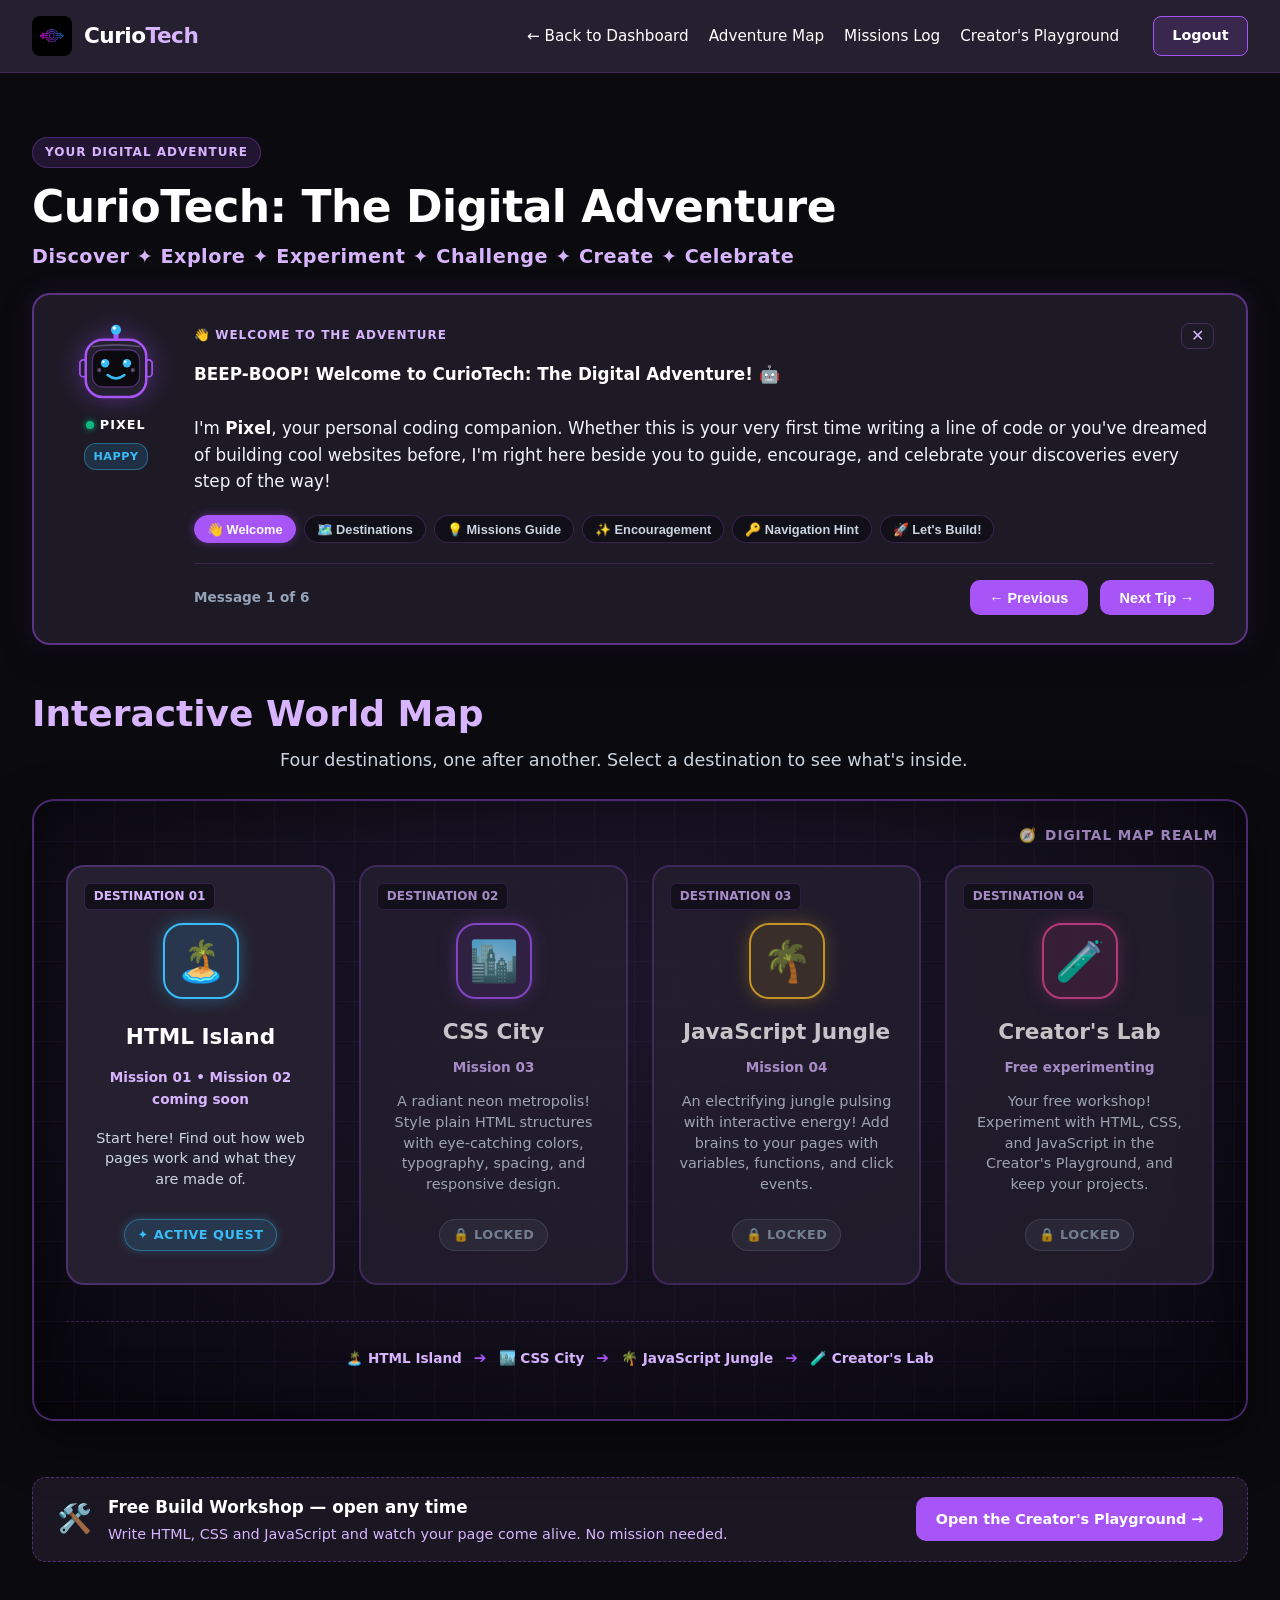
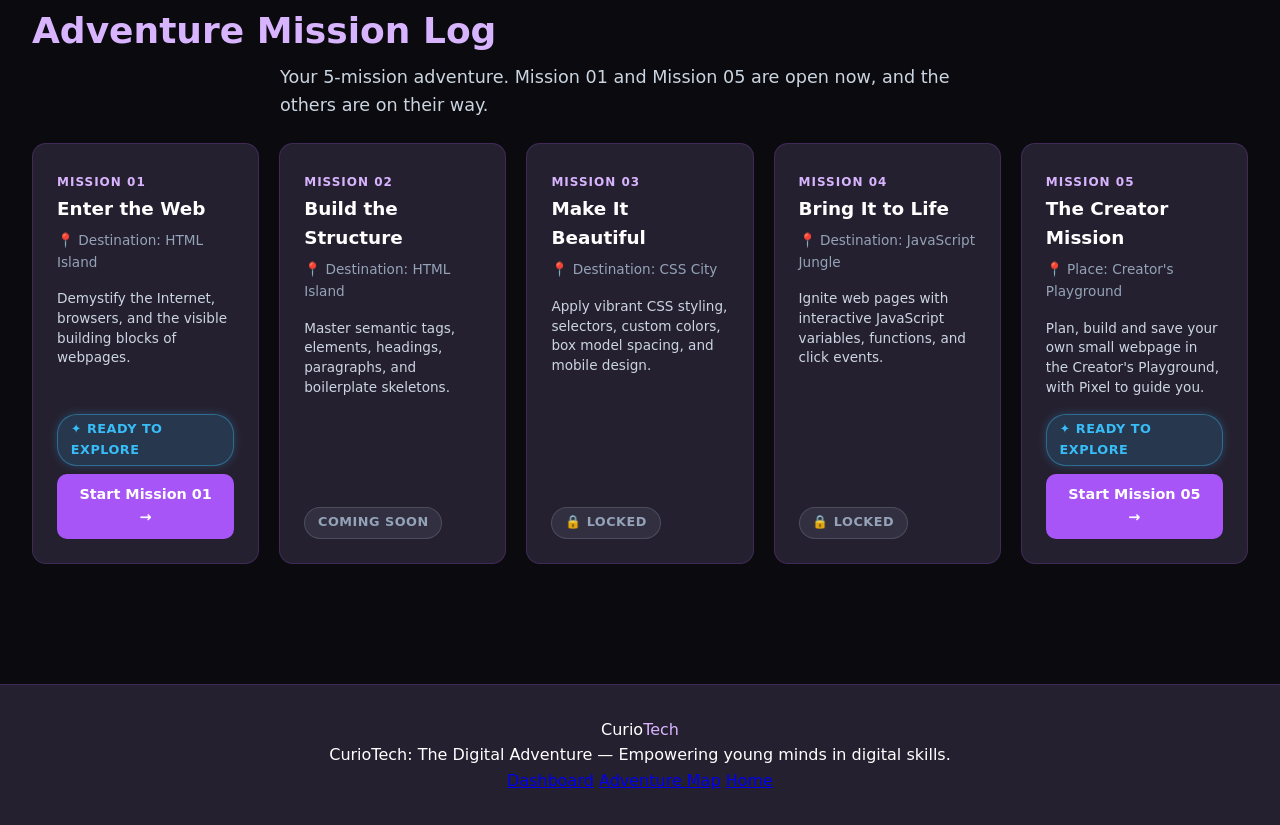
==== commit 8eba798d: "Complete Phase 5: Creator Mission and Playground" ====
--- a/adventure.html
+++ b/adventure.html
@@ -23,6 +23,7 @@
         <a href="dashboard.html" class="nav-link">← Back to Dashboard</a>
         <a href="#adventure-map" class="nav-link">Adventure Map</a>
         <a href="#missions-summary" class="nav-link">Missions Log</a>
+        <a href="playground.html" class="nav-link">Creator's Playground</a>
         <a href="index.html" class="nav-logout-btn">Logout</a>
       </nav>
     </div>
@@ -34,7 +35,7 @@
 
       <!-- 1. Adventure Hero & Pixel Companion Banner -->
       <section class="adventure-hero-section" aria-labelledby="adventure-heading" style="margin-top: 1.5rem;">
-        <span class="badge-journey">PHASE 4: THE DIGITAL ADVENTURE</span>
+        <span class="badge-journey">YOUR DIGITAL ADVENTURE</span>
         <h1 id="adventure-heading" class="adventure-title">CurioTech: The Digital Adventure</h1>
         <p class="adventure-tagline">Discover ✦ Explore ✦ Experiment ✦ Challenge ✦ Create ✦ Celebrate</p>
 
@@ -170,7 +171,7 @@
       <section id="adventure-map" class="map-section" aria-labelledby="map-heading">
         <div class="map-section-header">
           <h2 id="map-heading" class="section-title" style="text-align: left; margin-bottom: 0.25rem;">Interactive World Map</h2>
-          <p class="section-subtitle" style="text-align: left; margin-bottom: 1.5rem;">Explore our 4 destinations in sequence. Click any island or biome for details.</p>
+          <p class="section-subtitle" style="text-align: left; margin-bottom: 1.5rem;">Four destinations, one after another. Select a destination to see what's inside.</p>
         </div>
 
         <div class="adventure-map-card">
@@ -186,12 +187,14 @@
               <span class="dest-order-badge">DESTINATION 01</span>
               <div class="dest-icon-container" aria-hidden="true">🏝️</div>
               <h3 class="dest-name">HTML Island</h3>
-              <div class="dest-mission-label">Missions 01 &amp; 02</div>
+              <div class="dest-mission-label">Mission 01 &bull; Mission 02 coming soon</div>
               <p class="dest-brief">
-                The ancient foundational biome! Discover how browsers request pages and construct the structural skeleton of the web.
+                Start here! Find out how web pages work and what they are made of.
               </p>
               <div>
                 <span class="dest-status-pill dest-status-active">✦ Active Quest</span>
+                <!-- Shown by js/adventure.js once Mission 01 is completed -->
+                <span id="html-island-done" class="dest-status-pill dest-status-done" hidden>✔ Mission 01 complete</span>
               </div>
             </article>
 
@@ -228,9 +231,9 @@
               <span class="dest-order-badge">DESTINATION 04</span>
               <div class="dest-icon-container" aria-hidden="true">🧪</div>
               <h3 class="dest-name">Creator's Lab</h3>
-              <div class="dest-mission-label">Mission 05</div>
+              <div class="dest-mission-label">Free experimenting</div>
               <p class="dest-brief">
-                The summit workshop of digital creators! Combine HTML, CSS, and JS into your own independent, playable web artifact.
+                Your free workshop! Experiment with HTML, CSS, and JavaScript in the Creator's Playground, and keep your projects.
               </p>
               <div>
                 <span class="dest-status-pill dest-status-locked">🔒 Locked</span>
@@ -253,10 +256,22 @@
         </div>
       </section>
 
+      <!-- Phase 4.5.6: free-play entry to the Creator's Playground (Creator's Lab itself stays locked) -->
+      <section id="free-build" class="adv-freebuild" aria-labelledby="free-build-title">
+        <div class="adv-freebuild-info">
+          <span class="adv-freebuild-icon" aria-hidden="true">🛠️</span>
+          <div>
+            <h2 id="free-build-title" class="adv-freebuild-title">Free Build Workshop — open any time</h2>
+            <p id="free-build-desc" class="adv-freebuild-desc">Write HTML, CSS and JavaScript and watch your page come alive. No mission needed.</p>
+          </div>
+        </div>
+        <a href="playground.html" class="button button-small">Open the Creator's Playground &rarr;</a>
+      </section>
+
       <!-- 3. Missions Log Summary Section -->
       <section id="missions-summary" class="missions-log-section" aria-labelledby="missions-heading">
         <h2 id="missions-heading" class="section-title" style="text-align: left; margin-bottom: 0.25rem;">Adventure Mission Log</h2>
-        <p class="section-subtitle" style="text-align: left; margin-bottom: 1.5rem;">The complete 5-mission campaign for Young Web Adventurers:</p>
+        <p class="section-subtitle" style="text-align: left; margin-bottom: 1.5rem;">Your 5-mission adventure. Mission 01 and Mission 05 are open now, and the others are on their way.</p>
 
         <div class="missions-log-grid">
 
@@ -270,8 +285,10 @@
               </p>
             </div>
             <div style="margin-top: 1rem; display: flex; align-items: center; justify-content: space-between; flex-wrap: wrap; gap: 0.5rem;">
-              <span class="dest-status-pill dest-status-active">✦ Ready to Explore</span>
-              <a href="mission.html" class="button button-small">Start Mission 01 &rarr;</a>
+              <span id="mission-01-status" class="dest-status-pill dest-status-active">✦ Ready to Explore</span>
+              <a id="mission-01-link" href="mission.html" class="button button-small">Start Mission 01 &rarr;</a>
+              <!-- Shown by js/adventure.js once Mission 01 is completed -->
+              <a id="mission-01-next" href="playground.html" class="button button-small" hidden>Next: Creator's Playground &rarr;</a>
             </div>
           </article>
 
@@ -285,7 +302,7 @@
               </p>
             </div>
             <div style="margin-top: 1rem;">
-              <span class="dest-status-pill dest-status-active">✦ Ready to Explore</span>
+              <span class="dest-status-pill dest-status-locked">Coming soon</span>
             </div>
           </article>
 
@@ -317,17 +334,18 @@
             </div>
           </article>
 
-          <article class="mission-log-card">
+          <article id="mission-05" class="mission-log-card">
             <div>
               <span class="mission-log-number">Mission 05</span>
               <h3 class="mission-log-title">The Creator Mission</h3>
-              <p class="mission-log-dest">📍 Destination: Creator's Lab</p>
+              <p class="mission-log-dest">📍 Place: Creator's Playground</p>
               <p style="font-size: 0.85rem; color: #CBD5E1; line-height: 1.45;">
-                Build an independent project inside the Creator's Playground and celebrate your creation.
-              </p>
-            </div>
-            <div style="margin-top: 1rem;">
-              <span class="dest-status-pill dest-status-locked">🔒 Locked</span>
+                Plan, build and save your own small webpage in the Creator's Playground, with Pixel to guide you.
+              </p>
+            </div>
+            <div style="margin-top: 1rem; display: flex; align-items: center; justify-content: space-between; flex-wrap: wrap; gap: 0.5rem;">
+              <span id="mission-05-status" class="dest-status-pill dest-status-active">✦ Ready to Explore</span>
+              <a id="mission-05-link" href="mission-05.html" class="button button-small">Start Mission 05 &rarr;</a>
             </div>
           </article>
 
@@ -359,6 +377,8 @@
 
       <div class="modal-actions">
         <button id="modal-action-btn" class="button">Explore Destination</button>
+        <a id="modal-playground-link" href="playground.html" class="button button-outline" hidden>Try the Playground now</a>
+        <a id="modal-mission-link" href="mission-05.html" class="button button-outline" hidden>Start Mission 05</a>
         <button type="button" class="button button-outline" onclick="document.getElementById('modal-close-btn').click()">Close</button>
       </div>
     </div>
--- a/css/styles.css
+++ b/css/styles.css
@@ -1622,13 +1622,22 @@
   background-color: rgba(11, 11, 15, 0.85);
   backdrop-filter: blur(6px);
   display: flex;
-  align-items: center;
+  /* The card centres itself with auto margins (below). Unlike align-items: center, this never pushes the
+     top of a tall card out of reach: when the card is taller than the screen, the overlay scrolls. */
+  align-items: flex-start;
   justify-content: center;
+  overflow-y: auto;
+  overscroll-behavior: contain;
   z-index: 100;
   padding: 1.5rem;
   opacity: 0;
   pointer-events: none;
   transition: opacity 0.25s ease;
+}
+
+/* The page behind a briefing modal does not scroll while it is open (class set by js/adventure.js) */
+body.dest-modal-open {
+  overflow: hidden;
 }
 
 .dest-modal-overlay.active {
@@ -1642,6 +1651,7 @@
   border-radius: 20px;
   max-width: 580px;
   width: 100%;
+  margin: auto;
   padding: 2.5rem 2.25rem;
   position: relative;
   box-shadow: 0 20px 50px rgba(0, 0, 0, 0.6), 0 0 30px rgba(168, 85, 247, 0.3);
@@ -2421,6 +2431,15 @@
   gap: 0.6rem;
 }
 
+/* Phones: the <code> tags line is a row that cannot shrink, so it widened the whole page (488px on a 360px
+   screen). Let the row wrap instead. Wider screens keep the layout above exactly as it was. */
+@media (max-width: 600px) {
+  .celebrate-summary-list li {
+    flex-wrap: wrap;
+    gap: 0.25rem 0.6rem;
+  }
+}
+
 .celebrate-check {
   color: #10B981;
   font-weight: 800;
@@ -2471,4 +2490,2252 @@
   .challenge-options-grid {
     grid-template-columns: 1fr;
   }
-}+}
+
+/* ==========================================================================
+   PHASE 4.4: Interactive Activities & Challenges (Mission 01)
+   New classes only. No existing rules above are modified.
+   ========================================================================== */
+
+.challenge-step[hidden],
+.challenge-step-actions [hidden],
+.studio-custom-clear[hidden] {
+  display: none !important;
+}
+
+.p44-sr-only {
+  position: absolute;
+  width: 1px;
+  height: 1px;
+  padding: 0;
+  margin: -1px;
+  overflow: hidden;
+  clip: rect(0, 0, 0, 0);
+  white-space: nowrap;
+  border: 0;
+}
+
+/* --- Stage 3: Tag Tinkerer --- */
+.tinker-card {
+  background-color: rgba(11, 11, 15, 0.6);
+  border: 1.5px dashed rgba(216, 180, 254, 0.45);
+  border-radius: 14px;
+  padding: 1.5rem;
+  margin: 1.5rem 0;
+}
+
+.tinker-head {
+  display: flex;
+  flex-wrap: wrap;
+  align-items: center;
+  gap: 0.6rem;
+  margin-bottom: 0.4rem;
+}
+
+.tinker-title {
+  font-size: 1.25rem;
+  color: var(--color-white);
+  margin: 0;
+}
+
+.tinker-optional-badge {
+  font-size: 0.75rem;
+  font-weight: 700;
+  color: var(--color-lavender);
+  background: rgba(168, 85, 247, 0.2);
+  padding: 0.2rem 0.6rem;
+  border-radius: 12px;
+}
+
+.tinker-intro {
+  color: #CBD5E1;
+  font-size: 0.95rem;
+  margin-bottom: 1rem;
+}
+
+.tinker-grid {
+  display: grid;
+  grid-template-columns: repeat(auto-fit, minmax(min(100%, 260px), 1fr));
+  gap: 1.25rem;
+}
+
+.tinker-controls {
+  display: flex;
+  flex-direction: column;
+  gap: 0.6rem;
+  min-width: 0;
+}
+
+.tinker-label,
+.studio-custom-label {
+  font-size: 0.8rem;
+  font-weight: 800;
+  letter-spacing: 0.4px;
+  text-transform: uppercase;
+  color: var(--color-lavender);
+}
+
+.studio-custom-label {
+  display: block;
+  margin-top: 0.75rem;
+  margin-bottom: 0.35rem;
+}
+
+.tinker-input {
+  width: 100%;
+  min-height: 44px;
+  background-color: rgba(37, 32, 47, 0.9);
+  border: 1.5px solid rgba(168, 85, 247, 0.4);
+  border-radius: 10px;
+  color: var(--color-white);
+  font-size: 1rem;
+  padding: 0.5rem 0.75rem;
+}
+
+.tinker-input:focus {
+  border-color: var(--color-purple);
+}
+
+.tinker-btn-row {
+  display: flex;
+  flex-wrap: wrap;
+  gap: 0.5rem;
+}
+
+.tinker-btn {
+  min-height: 44px;
+  background-color: rgba(37, 32, 47, 0.8);
+  border: 1.5px solid rgba(168, 85, 247, 0.35);
+  border-radius: 10px;
+  color: #E2E8F0;
+  font-size: 0.9rem;
+  font-weight: 600;
+  padding: 0.4rem 0.9rem;
+  cursor: pointer;
+  transition: all 0.2s ease;
+}
+
+.tinker-btn:hover {
+  border-color: var(--color-purple);
+  background-color: rgba(168, 85, 247, 0.2);
+}
+
+.tinker-btn.active {
+  background-color: var(--color-purple);
+  border-color: var(--color-purple);
+  color: var(--color-white);
+}
+
+.tinker-code {
+  background-color: #0B0B0F;
+  border: 1px solid rgba(168, 85, 247, 0.25);
+  border-radius: 10px;
+  color: #38BDF8;
+  font-family: monospace;
+  font-size: 0.9rem;
+  line-height: 1.5;
+  padding: 0.75rem 1rem;
+  margin: 0.25rem 0 0;
+  white-space: pre-wrap;
+  overflow-wrap: anywhere;
+}
+
+.tinker-output {
+  background-color: #121019;
+  border: 2px solid rgba(168, 85, 247, 0.35);
+  border-radius: 12px;
+  padding: 1rem;
+  display: flex;
+  flex-direction: column;
+  gap: 0.75rem;
+  min-width: 0;
+}
+
+.tinker-output-bar {
+  font-size: 0.75rem;
+  font-weight: 700;
+  letter-spacing: 0.5px;
+  color: #38BDF8;
+}
+
+.tinker-preview {
+  background-color: #0B0B0F;
+  border: 1px solid rgba(168, 85, 247, 0.2);
+  border-radius: 10px;
+  padding: 1rem;
+  min-height: 120px;
+  overflow-wrap: anywhere;
+}
+
+.tinker-preview h1 {
+  font-size: 1.6rem;
+  line-height: 1.2;
+  color: var(--color-white);
+  margin: 0;
+}
+
+.tinker-preview p {
+  font-size: 0.95rem;
+  color: #CBD5E1;
+  margin: 0;
+}
+
+.tinker-preview-img {
+  font-size: 2.5rem;
+  margin-top: 0.5rem;
+}
+
+.tinker-note {
+  font-size: 0.9rem;
+  color: #E2E8F0;
+  line-height: 1.5;
+}
+
+/* --- Stage 4: quest tracker, Tag Detective, Build the Page --- */
+.challenge-tracker {
+  display: flex;
+  flex-wrap: wrap;
+  gap: 0.6rem;
+  margin: 1.25rem 0 0;
+}
+
+.challenge-chip {
+  min-height: 44px;
+  display: inline-flex;
+  align-items: center;
+  gap: 0.5rem;
+  background-color: rgba(37, 32, 47, 0.8);
+  border: 1.5px solid rgba(168, 85, 247, 0.3);
+  border-radius: 22px;
+  color: #CBD5E1;
+  font-size: 0.9rem;
+  font-weight: 600;
+  padding: 0.3rem 1rem 0.3rem 0.4rem;
+  cursor: pointer;
+  transition: all 0.2s ease;
+}
+
+.challenge-chip:disabled {
+  opacity: 0.5;
+  cursor: not-allowed;
+}
+
+.challenge-chip.active {
+  border-color: var(--color-purple);
+  background-color: rgba(168, 85, 247, 0.25);
+  color: var(--color-white);
+}
+
+.challenge-chip.solved {
+  border-color: #10B981;
+}
+
+.challenge-chip-mark {
+  width: 28px;
+  height: 28px;
+  border-radius: 50%;
+  display: inline-flex;
+  align-items: center;
+  justify-content: center;
+  background-color: var(--color-purple);
+  color: var(--color-white);
+  font-size: 0.85rem;
+  font-weight: 800;
+}
+
+.challenge-chip.solved .challenge-chip-mark {
+  background-color: #10B981;
+}
+
+.challenge-step-actions {
+  display: flex;
+  flex-wrap: wrap;
+  gap: 0.75rem;
+  margin-top: 1.25rem;
+}
+
+.builder-actions {
+  margin-top: 1rem;
+  margin-bottom: 1rem;
+}
+
+.detective-code {
+  display: flex;
+  flex-direction: column;
+  gap: 0.5rem;
+  background-color: #0B0B0F;
+  border: 1px solid rgba(168, 85, 247, 0.25);
+  border-radius: 12px;
+  padding: 0.75rem;
+  margin-bottom: 1.25rem;
+}
+
+.detective-line {
+  display: flex;
+  align-items: center;
+  gap: 0.85rem;
+  width: 100%;
+  min-height: 48px;
+  background-color: rgba(37, 32, 47, 0.7);
+  border: 2px solid transparent;
+  border-radius: 8px;
+  color: #E2E8F0;
+  text-align: left;
+  padding: 0.5rem 0.75rem;
+  cursor: pointer;
+  transition: all 0.2s ease;
+}
+
+.detective-line code {
+  font-family: monospace;
+  font-size: 0.95rem;
+  color: #38BDF8;
+  overflow-wrap: anywhere;
+}
+
+.detective-line:hover:not([aria-disabled="true"]) {
+  border-color: var(--color-purple);
+  background-color: rgba(168, 85, 247, 0.2);
+}
+
+.detective-num {
+  flex: 0 0 auto;
+  width: 1.5rem;
+  text-align: right;
+  font-family: monospace;
+  color: #64748B;
+}
+
+.detective-line.wrong {
+  border-color: #EF4444;
+  background-color: rgba(239, 68, 68, 0.2);
+}
+
+.detective-line.correct {
+  border-color: #10B981;
+  background-color: rgba(16, 185, 129, 0.2);
+}
+
+.builder-list {
+  list-style: none;
+  display: flex;
+  flex-direction: column;
+  gap: 0.6rem;
+  margin: 0;
+  padding: 0;
+}
+
+.builder-item {
+  display: flex;
+  align-items: center;
+  gap: 0.75rem;
+  background-color: rgba(37, 32, 47, 0.8);
+  border: 2px solid rgba(168, 85, 247, 0.3);
+  border-radius: 12px;
+  padding: 0.6rem 0.75rem;
+}
+
+.builder-item.placed {
+  border-color: #10B981;
+  background-color: rgba(16, 185, 129, 0.15);
+}
+
+.builder-pos {
+  flex: 0 0 auto;
+  width: 28px;
+  height: 28px;
+  border-radius: 50%;
+  display: inline-flex;
+  align-items: center;
+  justify-content: center;
+  background-color: var(--color-purple);
+  color: var(--color-white);
+  font-size: 0.85rem;
+  font-weight: 800;
+}
+
+.builder-icon {
+  font-size: 1.5rem;
+}
+
+.builder-info {
+  flex: 1 1 auto;
+  min-width: 0;
+  display: flex;
+  flex-direction: column;
+  color: var(--color-white);
+}
+
+.builder-info code {
+  font-family: monospace;
+  font-size: 0.85rem;
+  color: #38BDF8;
+}
+
+.builder-controls {
+  flex: 0 0 auto;
+  display: flex;
+  gap: 0.4rem;
+}
+
+.builder-move {
+  width: 44px;
+  height: 44px;
+  background-color: rgba(168, 85, 247, 0.25);
+  border: 1.5px solid var(--color-purple);
+  border-radius: 10px;
+  color: var(--color-white);
+  font-size: 1rem;
+  cursor: pointer;
+}
+
+.builder-move:hover:not(:disabled) {
+  background-color: var(--color-purple);
+}
+
+.builder-move:disabled {
+  opacity: 0.35;
+  cursor: not-allowed;
+}
+
+/* --- Stage 5: own title + HTML peek --- */
+.studio-custom-clear {
+  background: none;
+  border: none;
+  color: var(--color-lavender);
+  font-size: 0.8rem;
+  text-decoration: underline;
+  cursor: pointer;
+  padding: 0.4rem 0;
+  margin-top: 0.25rem;
+}
+
+.blueprint-code-panel {
+  margin-top: 1rem;
+}
+
+.blueprint-code-panel summary {
+  cursor: pointer;
+  color: var(--color-lavender);
+  font-size: 0.85rem;
+  font-weight: 700;
+  min-height: 44px;
+  display: flex;
+  align-items: center;
+}
+
+/* --- Stage 6: personalised recap --- */
+.p44-recap {
+  max-width: 550px;
+  margin: 0 auto;
+  text-align: left;
+  background-color: rgba(168, 85, 247, 0.12);
+  border: 1px solid rgba(168, 85, 247, 0.4);
+  border-radius: 14px;
+  padding: 1.25rem 1.75rem;
+}
+
+.p44-recap-title {
+  font-size: 1.1rem;
+  color: var(--color-white);
+  margin: 0 0 0.5rem;
+}
+
+.p44-recap-list {
+  list-style: none;
+  margin: 0;
+  padding: 0;
+}
+
+.p44-recap-list li {
+  padding: 0.35rem 0;
+  font-size: 0.95rem;
+  color: #E2E8F0;
+}
+
+@media (prefers-reduced-motion: reduce) {
+
+  .challenge-chip,
+  .detective-line,
+  .tinker-btn {
+    transition: none;
+  }
+}
+
+/* Phase 4.4: keep the new quest cards roomy on narrow phones (new quests only) */
+@media (max-width: 480px) {
+
+  .challenge-step[data-step="1"] .challenge-box,
+  .challenge-step[data-step="2"] .challenge-box {
+    padding: 1rem;
+  }
+
+  .builder-item {
+    flex-wrap: wrap;
+  }
+
+  .builder-info {
+    flex: 1 1 120px;
+  }
+
+  .builder-controls {
+    margin-left: auto;
+  }
+}
+
+
+/* Phase 4.4 accessibility polish: 44px touch targets for the new quest buttons,
+   and a visible focus ring when focus is moved to a new stage heading or quest. */
+.challenge-step-next,
+#btn-builder-check {
+  min-height: 44px;
+}
+
+.stage-title:focus-visible,
+.celebrate-title:focus-visible,
+.challenge-question:focus-visible {
+  outline: 2px solid var(--color-lavender);
+  outline-offset: 4px;
+  border-radius: 4px;
+}
+
+
+/* Stage 3 usability: locked Continue button + helper message.
+   The button stays clickable (aria-disabled) so a click can explain what to do next. */
+.inspect-hint {
+  margin: 1.25rem 0 0;
+  padding: 0.75rem 1rem;
+  background-color: rgba(168, 85, 247, 0.15);
+  border: 1px solid var(--color-purple);
+  border-radius: 10px;
+  color: var(--color-lavender);
+  font-size: 0.95rem;
+  font-weight: 600;
+  line-height: 1.45;
+  text-align: center;
+}
+
+.inspect-hint[hidden] {
+  display: none;
+}
+
+#btn-stage-next.is-locked,
+#btn-stage-next.is-locked:hover {
+  background-color: rgba(168, 85, 247, 0.35);
+  border-color: rgba(168, 85, 247, 0.5);
+  color: rgba(255, 255, 255, 0.75);
+  cursor: not-allowed;
+  animation: none;
+}
+
+
+/* ==========================================================================
+   PHASE 4.5.1: Creator's Playground shell (playground.html)
+   New classes only (.pg-*). No existing rules above are modified.
+   Reuses: .mission-header-bar, .mission-card, .mission-pixel-banner,
+   .stage-header, .stage-badge-tag, .pixel-svg-avatar, .p44-sr-only.
+   ========================================================================== */
+
+/* --- Level indicator (display only for now) --- */
+.pg-journey {
+  list-style: none;
+  display: flex;
+  flex-wrap: wrap;
+  gap: 0.5rem;
+  margin: 0;
+  padding: 0;
+}
+
+.pg-step {
+  display: inline-flex;
+  align-items: center;
+  gap: 0.5rem;
+  min-height: 40px;
+  padding: 0.3rem 0.9rem 0.3rem 0.4rem;
+  background-color: rgba(37, 32, 47, 0.8);
+  border: 1.5px solid rgba(168, 85, 247, 0.3);
+  border-radius: 22px;
+  color: #CBD5E1;
+  font-size: 0.9rem;
+  font-weight: 600;
+}
+
+.pg-step.is-current {
+  background-color: rgba(168, 85, 247, 0.25);
+  border-color: var(--color-purple);
+  color: var(--color-white);
+}
+
+.pg-step.is-locked {
+  opacity: 0.6;
+}
+
+.pg-step-num {
+  width: 26px;
+  height: 26px;
+  border-radius: 50%;
+  display: inline-flex;
+  align-items: center;
+  justify-content: center;
+  background-color: var(--color-purple);
+  color: var(--color-white);
+  font-size: 0.8rem;
+  font-weight: 800;
+}
+
+.pg-step.is-locked .pg-step-num {
+  background-color: rgba(168, 85, 247, 0.35);
+}
+
+/* --- Code / Preview toggle (small screens only) --- */
+.pg-view-toggle {
+  display: none;
+}
+
+.pg-view-btn {
+  min-height: 48px;
+  background-color: rgba(37, 32, 47, 0.8);
+  border: 2px solid rgba(168, 85, 247, 0.35);
+  color: #E2E8F0;
+  font-size: 1rem;
+  font-weight: 700;
+  padding: 0.5rem 1rem;
+  cursor: pointer;
+  transition: background-color 0.2s ease, border-color 0.2s ease;
+}
+
+.pg-view-btn:first-child {
+  border-radius: 12px 0 0 12px;
+}
+
+.pg-view-btn:last-child {
+  border-radius: 0 12px 12px 0;
+  border-left-width: 0;
+}
+
+.pg-view-btn:hover {
+  border-color: var(--color-purple);
+  background-color: rgba(168, 85, 247, 0.2);
+}
+
+.pg-view-btn[aria-pressed="true"] {
+  background-color: var(--color-purple);
+  border-color: var(--color-purple);
+  color: var(--color-white);
+}
+
+/* --- Workshop layout: editor + preview side by side --- */
+.pg-workshop {
+  display: grid;
+  grid-template-columns: 1fr 1fr;
+  gap: 1.5rem;
+  margin: 1.5rem 0 0;
+}
+
+.pg-panel {
+  display: flex;
+  flex-direction: column;
+  gap: 0.75rem;
+  min-width: 0;
+}
+
+.pg-panel-head {
+  display: flex;
+  flex-wrap: wrap;
+  align-items: center;
+  justify-content: space-between;
+  gap: 0.5rem 1rem;
+}
+
+.pg-panel-title {
+  font-size: 1.15rem;
+  font-weight: 800;
+  color: var(--color-white);
+  margin: 0;
+}
+
+.pg-file-tabs {
+  list-style: none;
+  display: flex;
+  gap: 0.4rem;
+  margin: 0;
+  padding: 0;
+}
+
+.pg-file-tab {
+  min-height: 44px;
+  min-width: 44px;
+  display: inline-flex;
+  align-items: center;
+  justify-content: center;
+  gap: 0.3rem;
+  padding: 0.2rem 1rem;
+  cursor: pointer;
+  border-radius: 10px;
+  border: 1.5px solid rgba(168, 85, 247, 0.3);
+  background-color: rgba(37, 32, 47, 0.8);
+  color: #CBD5E1;
+  font-family: monospace;
+  font-size: 0.85rem;
+  font-weight: 700;
+}
+
+.pg-file-tab.is-current {
+  background-color: var(--color-purple);
+  border-color: var(--color-purple);
+  color: var(--color-white);
+}
+
+.pg-file-tab.is-locked {
+  opacity: 0.6;
+}
+
+/* Editor */
+.pg-code-well {
+  display: flex;
+  min-height: 340px;
+  background-color: #0B0B0F;
+  border: 2px solid rgba(168, 85, 247, 0.4);
+  border-radius: 14px;
+  overflow: hidden;
+}
+
+
+
+/* Empty preview: a friendly little browser window */
+.pg-browser {
+  display: flex;
+  flex-direction: column;
+  min-height: 340px;
+  background-color: #121019;
+  border: 2px solid rgba(168, 85, 247, 0.35);
+  border-radius: 14px;
+  overflow: hidden;
+}
+
+.pg-browser-bar {
+  display: flex;
+  align-items: center;
+  gap: 0.4rem;
+  padding: 0.6rem 0.9rem;
+  background-color: rgba(37, 32, 47, 0.9);
+  border-bottom: 1px solid rgba(168, 85, 247, 0.25);
+}
+
+.pg-dot {
+  width: 10px;
+  height: 10px;
+  border-radius: 50%;
+  background-color: rgba(216, 180, 254, 0.5);
+}
+
+.pg-address {
+  margin-left: 0.5rem;
+  font-family: monospace;
+  font-size: 0.8rem;
+  color: #94A3B8;
+}
+
+.pg-browser-screen {
+  flex: 1 1 auto;
+  display: flex;
+  flex-direction: column;
+  align-items: center;
+  justify-content: center;
+  gap: 0.4rem;
+  padding: 1.5rem;
+  text-align: center;
+  background-color: #0B0B0F;
+}
+
+.pg-empty-title {
+  font-size: 1.05rem;
+  font-weight: 700;
+  color: var(--color-lavender);
+  margin: 0;
+}
+
+.pg-empty-text {
+  font-size: 0.95rem;
+  color: #CBD5E1;
+  line-height: 1.5;
+  margin: 0;
+}
+
+/* --- Phones and small tablets: one panel at a time --- */
+@media (max-width: 900px) {
+  .pg-view-toggle {
+    display: grid;
+    grid-template-columns: 1fr 1fr;
+    margin-top: 1.25rem;
+  }
+
+  .pg-workshop {
+    grid-template-columns: 1fr;
+    margin-top: 1rem;
+  }
+
+  .pg-workshop[data-view="code"] .pg-preview-panel,
+  .pg-workshop[data-view="preview"] .pg-code-panel {
+    display: none;
+  }
+
+  .pg-code-well,
+  .pg-browser {
+    min-height: 280px;
+  }
+}
+
+@media (prefers-reduced-motion: reduce) {
+  .pg-view-btn {
+    transition: none;
+  }
+}
+
+
+/* --------------------------------------------------------------------------
+   PHASE 4.5.2: HTML editor + sandboxed live preview
+   -------------------------------------------------------------------------- */
+.pg-code-well:focus-within {
+  border-color: var(--color-lavender);
+  box-shadow: 0 0 0 3px rgba(216, 180, 254, 0.25);
+}
+
+.pg-editor {
+  flex: 1 1 auto;
+  display: block;
+  width: 100%;
+  min-height: 340px;
+  margin: 0;
+  padding: 1rem;
+  background-color: #0B0B0F;
+  border: 0;
+  color: #E2E8F0;
+  caret-color: var(--color-lavender);
+  font-family: ui-monospace, SFMono-Regular, Menlo, Consolas, monospace;
+  font-size: 1rem;
+  line-height: 1.55;
+  tab-size: 2;
+  resize: vertical;
+}
+
+.pg-editor:focus-visible {
+  outline: 2px solid var(--color-lavender);
+  outline-offset: -4px;
+}
+
+.pg-editor-foot {
+  display: flex;
+  flex-wrap: wrap;
+  justify-content: space-between;
+  gap: 0.25rem 1rem;
+}
+
+.pg-hint,
+.pg-count,
+.pg-note {
+  margin: 0;
+  font-size: 0.85rem;
+  line-height: 1.4;
+  color: #94A3B8;
+}
+
+.pg-count {
+  font-family: monospace;
+}
+
+.pg-count.is-near-limit {
+  color: #FBBF24;
+  font-weight: 700;
+}
+
+.pg-editor-actions {
+  display: flex;
+  flex-wrap: wrap;
+  align-items: center;
+  gap: 0.5rem 1rem;
+}
+
+.pg-reset-btn {
+  min-height: 44px;
+}
+
+.pg-note {
+  flex: 1 1 200px;
+  color: var(--color-lavender);
+}
+
+.pg-note:empty {
+  display: none;
+}
+
+/* Live preview frame fills the little browser window */
+.pg-browser-screen.has-frame {
+  padding: 0;
+  align-items: stretch;
+  justify-content: stretch;
+  background-color: #FFFFFF;
+}
+
+.pg-preview-empty {
+  display: flex;
+  flex-direction: column;
+  align-items: center;
+  gap: 0.4rem;
+  text-align: center;
+}
+
+.pg-preview-empty[hidden],
+.pg-frame[hidden] {
+  display: none;
+}
+
+.pg-frame {
+  flex: 1 1 auto;
+  width: 100%;
+  min-height: 300px;
+  border: 0;
+  background-color: #FFFFFF;
+}
+
+.pg-preview-empty code,
+.pg-hint code {
+  font-family: monospace;
+  color: #38BDF8;
+}
+
+@media (max-width: 900px) {
+  .pg-editor {
+    min-height: 280px;
+  }
+
+  .pg-frame {
+    min-height: 260px;
+  }
+}
+
+
+/* --------------------------------------------------------------------------
+   PHASE 4.5.3: CSS editor, tabs and styling chips
+   -------------------------------------------------------------------------- */
+.pg-pane {
+  display: flex;
+  flex-direction: column;
+  gap: 0.75rem;
+  min-width: 0;
+}
+
+.pg-pane[hidden] {
+  display: none;
+}
+
+.pg-file-tab:not(.is-current):not(.is-locked):hover {
+  border-color: var(--color-purple);
+  background-color: rgba(168, 85, 247, 0.2);
+}
+
+.pg-file-tab.is-locked {
+  cursor: not-allowed;
+}
+
+/* --- Styling chips --- */
+.pg-chips {
+  display: flex;
+  flex-direction: column;
+  gap: 0.6rem;
+  margin-top: 0.5rem;
+  padding: 1rem;
+  background-color: rgba(11, 11, 15, 0.6);
+  border: 1.5px dashed rgba(216, 180, 254, 0.45);
+  border-radius: 14px;
+}
+
+.pg-chips-title {
+  margin: 0;
+  font-size: 1.1rem;
+  font-weight: 800;
+  color: var(--color-white);
+}
+
+.pg-chips-intro {
+  margin: 0;
+  font-size: 0.95rem;
+  line-height: 1.5;
+  color: #CBD5E1;
+}
+
+.pg-chip-groups {
+  display: flex;
+  flex-direction: column;
+  gap: 0.5rem;
+}
+
+.pg-chip-cat {
+  background-color: rgba(37, 32, 47, 0.6);
+  border: 1px solid rgba(168, 85, 247, 0.3);
+  border-radius: 12px;
+  padding: 0 0.9rem;
+}
+
+.pg-chip-cat > summary {
+  display: flex;
+  align-items: center;
+  min-height: 44px;
+  cursor: pointer;
+  font-weight: 700;
+  color: var(--color-lavender);
+}
+
+.pg-chip-cat[open] > summary {
+  margin-bottom: 0.25rem;
+}
+
+.pg-chip-slot {
+  padding: 0.5rem 0 0.9rem;
+  border-top: 1px solid rgba(168, 85, 247, 0.15);
+}
+
+.pg-chip-slot-title {
+  margin: 0 0 0.15rem;
+  font-size: 0.85rem;
+  font-weight: 800;
+  letter-spacing: 0.4px;
+  text-transform: uppercase;
+  color: var(--color-white);
+}
+
+.pg-chip-help {
+  margin: 0 0 0.6rem;
+  font-size: 0.85rem;
+  line-height: 1.45;
+  color: #94A3B8;
+}
+
+.pg-chip-row {
+  display: flex;
+  flex-wrap: wrap;
+  gap: 0.5rem;
+}
+
+.pg-chip {
+  min-height: 44px;
+  min-width: 44px;
+  display: inline-flex;
+  align-items: center;
+  justify-content: center;
+  gap: 0.5rem;
+  padding: 0.3rem 0.9rem;
+  background-color: rgba(37, 32, 47, 0.9);
+  border: 1.5px solid rgba(168, 85, 247, 0.4);
+  border-radius: 22px;
+  color: #E2E8F0;
+  font-size: 0.9rem;
+  font-weight: 600;
+  cursor: pointer;
+  transition: background-color 0.2s ease, border-color 0.2s ease;
+}
+
+.pg-chip:hover {
+  border-color: var(--color-purple);
+  background-color: rgba(168, 85, 247, 0.2);
+}
+
+.pg-chip[aria-pressed="true"] {
+  background-color: var(--color-purple);
+  border-color: var(--color-purple);
+  color: var(--color-white);
+}
+
+.pg-chip-swatch {
+  width: 18px;
+  height: 18px;
+  flex: 0 0 auto;
+  border-radius: 50%;
+  border: 2px solid rgba(255, 255, 255, 0.7);
+}
+
+@media (prefers-reduced-motion: reduce) {
+  .pg-chip {
+    transition: none;
+  }
+}
+
+
+/* --------------------------------------------------------------------------
+   PHASE 4.5.4: Run Code bar, Stop, and the Output area
+   -------------------------------------------------------------------------- */
+.pg-run-bar {
+  display: flex;
+  flex-wrap: wrap;
+  align-items: center;
+  gap: 0.6rem 0.75rem;
+  margin-top: 1.25rem;
+  padding: 0.75rem 1rem;
+  background-color: rgba(11, 11, 15, 0.6);
+  border: 1.5px solid rgba(168, 85, 247, 0.4);
+  border-radius: 14px;
+}
+
+.pg-run-btn,
+.pg-stop-btn,
+.pg-output-clear {
+  min-height: 44px;
+}
+
+.pg-run-btn[aria-disabled="true"],
+.pg-stop-btn[aria-disabled="true"] {
+  opacity: 0.5;
+  cursor: not-allowed;
+}
+
+.pg-run-status {
+  flex: 1 1 220px;
+  margin: 0;
+  font-size: 0.9rem;
+  line-height: 1.45;
+  color: var(--color-lavender);
+}
+
+/* --- Output (below the preview) --- */
+.pg-output {
+  display: flex;
+  flex-direction: column;
+  gap: 0.5rem;
+  margin-top: 0.25rem;
+}
+
+.pg-output-head {
+  display: flex;
+  align-items: center;
+  justify-content: space-between;
+  gap: 0.75rem;
+}
+
+.pg-output-title {
+  margin: 0;
+  font-size: 1.05rem;
+  font-weight: 800;
+  color: var(--color-white);
+}
+
+.pg-output-log {
+  min-height: 120px;
+  max-height: 260px;
+  overflow-y: auto;
+  padding: 0.75rem 1rem;
+  background-color: #0B0B0F;
+  border: 2px solid rgba(168, 85, 247, 0.35);
+  border-radius: 12px;
+  font-family: ui-monospace, SFMono-Regular, Menlo, Consolas, monospace;
+  font-size: 0.9rem;
+  line-height: 1.5;
+}
+
+.pg-output-log:focus-visible {
+  outline: 2px solid var(--color-lavender);
+  outline-offset: 2px;
+}
+
+.pg-output-empty {
+  margin: 0;
+  color: #94A3B8;
+  font-family: system-ui, -apple-system, "Segoe UI", Roboto, sans-serif;
+  font-size: 0.9rem;
+}
+
+.pg-out-line {
+  padding: 0.15rem 0;
+  color: #E2E8F0;
+  white-space: pre-wrap;
+  overflow-wrap: anywhere;
+}
+
+.pg-out-line.is-info {
+  color: #38BDF8;
+}
+
+.pg-out-line.is-warn {
+  color: #FBBF24;
+}
+
+.pg-out-line.is-warn::before {
+  content: "\26A0\FE0F  ";
+}
+
+.pg-out-line.is-error {
+  color: #FCA5A5;
+}
+
+.pg-out-line.is-error::before {
+  content: "\2716  ";
+}
+
+.pg-out-line.is-system {
+  color: var(--color-lavender);
+  font-style: italic;
+}
+
+.pg-pixel-original {
+  font-size: 0.9rem;
+  color: #94A3B8;
+}
+
+
+/* --------------------------------------------------------------------------
+   PHASE 4.5.5: Guided progression (level indicator states + mission card)
+   -------------------------------------------------------------------------- */
+.pg-step.is-done {
+  border-color: #10B981;
+  color: var(--color-white);
+}
+
+.pg-step.is-done .pg-step-num {
+  background-color: #10B981;
+}
+
+.pg-step.is-upcoming {
+  opacity: 0.65;
+}
+
+.pg-step.is-upcoming .pg-step-num {
+  background-color: rgba(168, 85, 247, 0.35);
+}
+
+.pg-step.is-skipped {
+  border-style: dashed;
+  opacity: 0.75;
+}
+
+.pg-mission {
+  background-color: rgba(37, 32, 47, 0.85);
+  border: 2px solid var(--color-purple);
+  border-radius: 14px;
+}
+
+.pg-mission.is-complete {
+  border-color: #10B981;
+  background-color: rgba(16, 185, 129, 0.1);
+}
+
+.pg-mission-details {
+  padding: 0 1rem;
+}
+
+.pg-mission-summary {
+  position: relative;
+  display: flex;
+  flex-direction: column;
+  gap: 0.2rem;
+  min-height: 44px;
+  padding: 0.7rem 1.75rem 0.7rem 0;
+  list-style: none;
+  cursor: pointer;
+}
+
+.pg-mission-summary::-webkit-details-marker {
+  display: none;
+}
+
+.pg-mission-summary::after {
+  content: "\25BE";
+  position: absolute;
+  right: 0.1rem;
+  top: 0.7rem;
+  color: var(--color-lavender);
+}
+
+.pg-mission-details:not([open]) .pg-mission-summary::after {
+  content: "\25B8";
+}
+
+.pg-mission-line {
+  display: flex;
+  flex-wrap: wrap;
+  align-items: center;
+  justify-content: space-between;
+  gap: 0.25rem 0.75rem;
+}
+
+.pg-mission-title {
+  font-size: 1.05rem;
+  font-weight: 800;
+  color: var(--color-white);
+}
+
+.pg-mission-title:focus-visible {
+  outline: 2px solid var(--color-lavender);
+  outline-offset: 3px;
+  border-radius: 4px;
+}
+
+.pg-mission-count {
+  font-size: 0.8rem;
+  font-weight: 700;
+  color: var(--color-lavender);
+  background-color: rgba(168, 85, 247, 0.2);
+  padding: 0.15rem 0.6rem;
+  border-radius: 12px;
+}
+
+.pg-mission.is-complete .pg-mission-count {
+  color: #D1FAE5;
+  background-color: rgba(16, 185, 129, 0.25);
+}
+
+.pg-mission-next {
+  font-size: 0.95rem;
+  font-weight: 600;
+  line-height: 1.4;
+  color: var(--color-lavender);
+}
+
+.pg-mission.is-complete .pg-mission-next {
+  color: #D1FAE5;
+}
+
+.pg-mission-intro {
+  margin: 0 0 0.5rem;
+  font-size: 0.95rem;
+  line-height: 1.5;
+  color: #CBD5E1;
+}
+
+.pg-mission-goals {
+  list-style: none;
+  margin: 0 0 0.75rem;
+  padding: 0;
+  display: flex;
+  flex-direction: column;
+  gap: 0.4rem;
+}
+
+.pg-mission-goals li {
+  display: flex;
+  align-items: flex-start;
+  gap: 0.6rem;
+  padding: 0.55rem 0.65rem;
+  background-color: rgba(11, 11, 15, 0.5);
+  border: 1px solid rgba(168, 85, 247, 0.25);
+  border-radius: 10px;
+}
+
+.pg-mission-goals li.is-done {
+  background-color: rgba(16, 185, 129, 0.12);
+  border-color: #10B981;
+}
+
+.pg-goal-mark {
+  flex: 0 0 26px;
+  height: 26px;
+  display: inline-flex;
+  align-items: center;
+  justify-content: center;
+  border: 2px solid var(--color-lavender);
+  border-radius: 50%;
+  font-size: 0.8rem;
+  font-weight: 800;
+  color: transparent;
+}
+
+.pg-mission-goals li.is-done .pg-goal-mark {
+  background-color: #10B981;
+  border-color: #10B981;
+  color: var(--color-white);
+}
+
+.pg-mission-goals li.is-idea .pg-goal-mark {
+  border: 0;
+  color: inherit;
+  font-size: 1.1rem;
+}
+
+.pg-goal-text {
+  flex: 1 1 auto;
+  min-width: 0;
+  font-size: 0.95rem;
+  line-height: 1.4;
+  color: #E2E8F0;
+  overflow-wrap: anywhere;
+}
+
+.pg-goal-where {
+  display: block;
+  font-size: 0.8rem;
+  color: #94A3B8;
+}
+
+.pg-mission-warn {
+  margin: 0 0 0.6rem;
+  font-size: 0.85rem;
+  line-height: 1.4;
+  color: #FBBF24;
+}
+
+.pg-mission-warn[hidden] {
+  display: none;
+}
+
+.pg-mission-actions {
+  display: flex;
+  flex-wrap: wrap;
+  gap: 0.5rem;
+  padding-bottom: 0.9rem;
+}
+
+.pg-mission-btn {
+  min-height: 44px;
+}
+
+.pg-mission-btn[hidden] {
+  display: none;
+}
+
+@media (prefers-reduced-motion: no-preference) {
+  .pg-mission.is-celebrating {
+    animation: pgMissionPulse 1.2s ease-out 1;
+  }
+
+  @keyframes pgMissionPulse {
+    0% {
+      box-shadow: 0 0 0 0 rgba(16, 185, 129, 0.6);
+    }
+
+    100% {
+      box-shadow: 0 0 0 14px rgba(16, 185, 129, 0);
+    }
+  }
+}
+
+.pg-mission-summary:focus-visible {
+  outline: 2px solid var(--color-lavender);
+  outline-offset: 2px;
+  border-radius: 10px;
+}
+
+
+/* --------------------------------------------------------------------------
+   PHASE 4.5.6: Mission 01 blueprint hand-off banner (Creator's Playground)
+   -------------------------------------------------------------------------- */
+.pg-handoff {
+  margin: 1rem 0 0;
+  padding: 0.9rem 1rem;
+  background-color: rgba(37, 32, 47, 0.85);
+  border: 2px solid var(--color-purple);
+  border-radius: 14px;
+}
+
+.pg-handoff[hidden] {
+  display: none;
+}
+
+.pg-handoff-title {
+  margin: 0 0 0.4rem;
+  font-size: 1.05rem;
+  font-weight: 800;
+  color: var(--color-white);
+}
+
+.pg-handoff-title:focus-visible {
+  outline: 2px solid var(--color-lavender);
+  outline-offset: 3px;
+  border-radius: 4px;
+}
+
+.pg-handoff-text {
+  margin: 0 0 0.75rem;
+  font-size: 0.95rem;
+  line-height: 1.5;
+  color: #CBD5E1;
+}
+
+.pg-handoff-actions {
+  display: flex;
+  flex-wrap: wrap;
+  gap: 0.5rem;
+}
+
+.pg-handoff-btn {
+  min-height: 44px;
+}
+
+
+/* --------------------------------------------------------------------------
+   PHASE 4.5.6: Adventure Map entry points to the Creator's Playground
+   -------------------------------------------------------------------------- */
+.adv-freebuild {
+  display: flex;
+  align-items: center;
+  justify-content: space-between;
+  gap: 1rem;
+  flex-wrap: wrap;
+  margin: 2rem 0 2.5rem;
+  padding: 1rem 1.5rem;
+  background-color: rgba(37, 32, 47, 0.6);
+  border: 1.5px dashed rgba(168, 85, 247, 0.4);
+  border-radius: 14px;
+}
+
+.adv-freebuild-info {
+  display: flex;
+  align-items: center;
+  gap: 1rem;
+  flex: 1 1 280px;
+  min-width: 0;
+}
+
+.adv-freebuild-icon {
+  font-size: 1.75rem;
+  flex: 0 0 auto;
+}
+
+.adv-freebuild-title {
+  margin: 0 0 0.2rem;
+  font-size: 1.05rem;
+  font-weight: 800;
+  color: var(--color-white);
+}
+
+.adv-freebuild-desc {
+  margin: 0;
+  font-size: 0.9rem;
+  line-height: 1.45;
+  color: var(--color-lavender);
+}
+
+#modal-playground-link[hidden] {
+  display: none;
+}
+
+
+/* --------------------------------------------------------------------------
+   PHASE 4.5.6: Download my page (Creator's Playground)
+   -------------------------------------------------------------------------- */
+.pg-download-btn {
+  min-height: 44px;
+}
+
+.pg-download-note {
+  margin: 0.6rem 0 0;
+  font-size: 0.85rem;
+  line-height: 1.5;
+  color: #94A3B8;
+}
+
+.pg-download-status {
+  margin: 0.4rem 0 0;
+  font-size: 0.9rem;
+  line-height: 1.45;
+  color: var(--color-lavender);
+}
+
+.pg-download-status:empty {
+  display: none;
+}
+
+
+/* --------------------------------------------------------------------------
+   PHASE 4 CLOSURE: Mission 01 completed state on the Adventure Map
+   -------------------------------------------------------------------------- */
+.dest-status-done {
+  background-color: rgba(16, 185, 129, 0.15);
+  color: #34D399;
+  border: 1px solid rgba(16, 185, 129, 0.45);
+}
+
+/* Status pills and the next-step link are shown or hidden by js/adventure.js */
+.dest-status-pill[hidden],
+#mission-01-next[hidden] {
+  display: none;
+}
+
+
+/* --------------------------------------------------------------------------
+   PHASE 5, STAGE 5.2: My Projects panel (save, open and update) in the Creator's Playground
+   -------------------------------------------------------------------------- */
+.pg-projects {
+  margin: 1rem 0 0;
+  background-color: rgba(37, 32, 47, 0.85);
+  border: 2px solid rgba(168, 85, 247, 0.5);
+  border-radius: 14px;
+  padding: 0 1rem;
+}
+
+.pg-projects-summary {
+  display: flex;
+  flex-wrap: wrap;
+  align-items: center;
+  gap: 0.2rem 0.75rem;
+  min-height: 44px;
+  padding: 0.6rem 0;
+  cursor: pointer;
+  list-style: none;
+}
+
+.pg-projects-summary::-webkit-details-marker {
+  display: none;
+}
+
+.pg-projects-summary:focus-visible {
+  outline: 2px solid var(--color-lavender);
+  outline-offset: 2px;
+  border-radius: 10px;
+}
+
+.pg-projects-title {
+  font-size: 1.05rem;
+  font-weight: 800;
+  color: var(--color-white);
+}
+
+.pg-projects-hint {
+  font-size: 0.85rem;
+  color: var(--color-lavender);
+  overflow-wrap: anywhere;
+}
+
+.pg-projects-body {
+  padding-bottom: 0.9rem;
+}
+
+.pg-project-current {
+  margin: 0 0 0.75rem;
+  font-size: 0.95rem;
+  font-weight: 600;
+  line-height: 1.4;
+  color: #E2E8F0;
+  overflow-wrap: anywhere;
+}
+
+.pg-project-row {
+  display: flex;
+  flex-wrap: wrap;
+  align-items: center;
+  gap: 0.5rem 0.6rem;
+}
+
+.pg-project-label {
+  flex: 0 0 100%;
+  font-size: 0.85rem;
+  font-weight: 700;
+  color: var(--color-lavender);
+}
+
+.pg-project-input,
+.pg-project-select {
+  flex: 1 1 200px;
+  min-width: 0;
+  min-height: 44px;
+  padding: 0.5rem 0.75rem;
+  font-size: 1rem;
+  color: var(--color-white);
+  background-color: #0B0B0F;
+  border: 2px solid rgba(168, 85, 247, 0.5);
+  border-radius: 10px;
+}
+
+.pg-project-input[aria-invalid="true"] {
+  border-color: #FBBF24;
+}
+
+.pg-project-input:focus-visible,
+.pg-project-select:focus-visible {
+  outline: 2px solid var(--color-lavender);
+  outline-offset: 2px;
+}
+
+.pg-project-select:disabled {
+  opacity: 0.6;
+}
+
+.pg-project-btn {
+  min-height: 44px;
+}
+
+.pg-project-btn[hidden] {
+  display: none;
+}
+
+.pg-project-btn[aria-disabled="true"] {
+  opacity: 0.5;
+  cursor: not-allowed;
+}
+
+.pg-project-help {
+  margin: 0.4rem 0 0.9rem;
+  font-size: 0.85rem;
+  line-height: 1.45;
+  color: #94A3B8;
+}
+
+.pg-project-confirm {
+  margin: 0.25rem 0 0.75rem;
+  padding: 0.75rem 0.9rem;
+  background-color: rgba(251, 191, 36, 0.1);
+  border: 1.5px solid #FBBF24;
+  border-radius: 10px;
+}
+
+.pg-project-confirm[hidden] {
+  display: none;
+}
+
+.pg-project-confirm-text {
+  margin: 0 0 0.6rem;
+  font-size: 0.95rem;
+  line-height: 1.45;
+  color: #FDE68A;
+  overflow-wrap: anywhere;
+}
+
+.pg-project-confirm-text:focus-visible {
+  outline: 2px solid var(--color-lavender);
+  outline-offset: 3px;
+  border-radius: 4px;
+}
+
+.pg-project-actions {
+  display: flex;
+  flex-wrap: wrap;
+  gap: 0.5rem;
+}
+
+.pg-project-status {
+  margin: 0.25rem 0 0;
+  font-size: 0.9rem;
+  line-height: 1.45;
+  color: var(--color-lavender);
+  overflow-wrap: anywhere;
+}
+
+.pg-project-status.is-error {
+  color: #FBBF24;
+}
+
+.pg-project-status:empty {
+  display: none;
+}
+
+
+/* --------------------------------------------------------------------------
+   PHASE 5, STAGE 5.3: saved projects list (open, rename, download, delete)
+   -------------------------------------------------------------------------- */
+.pg-project-list-title {
+  margin: 0.25rem 0 0.5rem;
+  font-size: 0.95rem;
+  font-weight: 800;
+  color: var(--color-white);
+}
+
+.pg-project-list-title:focus-visible {
+  outline: 2px solid var(--color-lavender);
+  outline-offset: 3px;
+  border-radius: 4px;
+}
+
+.pg-project-list {
+  list-style: none;
+  margin: 0;
+  padding: 0;
+  display: flex;
+  flex-direction: column;
+  gap: 0.5rem;
+}
+
+.pg-project-list[hidden],
+.pg-project-list-title[hidden] {
+  display: none;
+}
+
+.pg-proj-row {
+  display: flex;
+  flex-wrap: wrap;
+  align-items: center;
+  justify-content: space-between;
+  gap: 0.5rem 0.75rem;
+  padding: 0.6rem 0.75rem;
+  background-color: rgba(11, 11, 15, 0.5);
+  border: 1px solid rgba(168, 85, 247, 0.3);
+  border-radius: 10px;
+}
+
+.pg-proj-row.is-open {
+  border-color: #10B981;
+  background-color: rgba(16, 185, 129, 0.08);
+}
+
+.pg-proj-info {
+  flex: 1 1 180px;
+  min-width: 0;
+}
+
+.pg-proj-nameline {
+  display: flex;
+  flex-wrap: wrap;
+  align-items: center;
+  gap: 0.25rem 0.5rem;
+}
+
+.pg-proj-name {
+  font-size: 1rem;
+  font-weight: 700;
+  color: var(--color-white);
+  overflow-wrap: anywhere;
+}
+
+.pg-proj-badge {
+  font-size: 0.75rem;
+  font-weight: 800;
+  padding: 0.1rem 0.55rem;
+  border-radius: 12px;
+  color: #34D399;
+  background-color: rgba(16, 185, 129, 0.15);
+  border: 1px solid rgba(16, 185, 129, 0.45);
+}
+
+.pg-proj-date {
+  margin-top: 0.15rem;
+  font-size: 0.8rem;
+  color: #94A3B8;
+}
+
+.pg-proj-actions {
+  display: flex;
+  flex-wrap: wrap;
+  gap: 0.4rem;
+}
+
+.pg-proj-rename {
+  flex: 1 1 200px;
+  min-width: 0;
+  display: flex;
+}
+
+.pg-proj-rename-input {
+  flex: 1 1 auto;
+}
+
+.pg-proj-empty {
+  padding: 0.75rem;
+  font-size: 0.9rem;
+  line-height: 1.45;
+  color: #94A3B8;
+  background-color: rgba(11, 11, 15, 0.4);
+  border: 1px dashed rgba(168, 85, 247, 0.4);
+  border-radius: 10px;
+}
+
+.pg-project-confirm.is-danger {
+  background-color: rgba(248, 113, 113, 0.1);
+  border-color: #F87171;
+}
+
+.pg-project-confirm.is-danger .pg-project-confirm-text {
+  color: #FECACA;
+}
+
+/* Tablets and phones: the shared .button rule makes every button full width. Inside the project list the
+   buttons keep their natural width (so a row stays compact), and on phones they sit in a 2 x 2 grid. */
+@media (max-width: 768px) {
+  .pg-proj-actions .pg-project-btn {
+    width: auto;
+  }
+}
+
+@media (max-width: 600px) {
+  .pg-proj-actions {
+    flex: 1 1 100%;
+  }
+
+  .pg-proj-actions .pg-project-btn {
+    flex: 1 1 calc(50% - 0.4rem);
+    padding-left: 0.4rem;
+    padding-right: 0.4rem;
+  }
+}
+
+
+/* --------------------------------------------------------------------------
+   PHASE 5, STAGE 5.4: Mission 05, The Creator Mission (mission-05.html)
+   -------------------------------------------------------------------------- */
+.m5-done-banner {
+  margin: 0 0 1.25rem;
+  padding: 0.75rem 1rem;
+  font-size: 0.95rem;
+  font-weight: 600;
+  line-height: 1.45;
+  color: #D1FAE5;
+  background-color: rgba(16, 185, 129, 0.12);
+  border: 1px solid #10B981;
+  border-radius: 10px;
+}
+
+.m5-done-banner[hidden],
+#m5-next[hidden] {
+  display: none;
+}
+
+#m5-next.is-locked,
+#m5-next.is-locked:hover {
+  opacity: 0.55;
+  cursor: not-allowed;
+}
+
+.m5-fieldset {
+  margin: 0 0 1.25rem;
+  padding: 0;
+  border: 0;
+  min-width: 0;
+}
+
+.m5-legend {
+  padding: 0;
+  margin-bottom: 0.6rem;
+  font-size: 1rem;
+  font-weight: 800;
+  color: var(--color-white);
+}
+
+.m5-optional {
+  font-weight: 600;
+  color: #94A3B8;
+}
+
+.m5-choices {
+  display: grid;
+  grid-template-columns: repeat(2, minmax(0, 1fr));
+  gap: 0.6rem;
+}
+
+.m5-choice,
+.m5-check {
+  display: flex;
+  align-items: center;
+  gap: 0.65rem;
+  min-height: 48px;
+  padding: 0.6rem 0.85rem;
+  background-color: rgba(11, 11, 15, 0.5);
+  border: 1.5px solid rgba(168, 85, 247, 0.35);
+  border-radius: 12px;
+  color: #E2E8F0;
+  cursor: pointer;
+}
+
+.m5-choice:hover,
+.m5-check:hover {
+  border-color: var(--color-purple);
+}
+
+.m5-choice:has(input:checked),
+.m5-check:has(input:checked) {
+  border-color: #10B981;
+  background-color: rgba(16, 185, 129, 0.1);
+}
+
+.m5-choice:has(input:focus-visible),
+.m5-check:has(input:focus-visible),
+.m5-check-one:has(input:focus-visible) {
+  outline: 2px solid var(--color-lavender);
+  outline-offset: 2px;
+}
+
+.m5-choice input,
+.m5-check input,
+.m5-check-one input {
+  flex: 0 0 auto;
+  width: 22px;
+  height: 22px;
+  accent-color: var(--color-purple);
+}
+
+.m5-choice-text,
+.m5-check-text {
+  font-size: 1rem;
+  line-height: 1.35;
+  overflow-wrap: anywhere;
+}
+
+.m5-checks {
+  display: grid;
+  grid-template-columns: repeat(2, minmax(0, 1fr));
+  gap: 0.6rem;
+}
+
+.m5-field {
+  margin: 0 0 1.1rem;
+}
+
+.m5-label {
+  display: block;
+  margin-bottom: 0.35rem;
+  font-size: 0.95rem;
+  font-weight: 800;
+  color: var(--color-lavender);
+}
+
+.m5-input {
+  width: 100%;
+  min-height: 44px;
+  padding: 0.5rem 0.75rem;
+  font-size: 1rem;
+  color: var(--color-white);
+  background-color: #0B0B0F;
+  border: 2px solid rgba(168, 85, 247, 0.5);
+  border-radius: 10px;
+}
+
+.m5-input:focus-visible {
+  outline: 2px solid var(--color-lavender);
+  outline-offset: 2px;
+}
+
+.m5-input[aria-invalid="true"] {
+  border-color: #FBBF24;
+}
+
+.m5-input:disabled {
+  opacity: 0.55;
+}
+
+.m5-help {
+  margin: 0.4rem 0 0;
+  font-size: 0.85rem;
+  line-height: 1.45;
+  color: #94A3B8;
+}
+
+.m5-own-idea {
+  margin-top: 1rem;
+}
+
+.m5-plan-card {
+  margin: 0 0 1.25rem;
+  padding: 0.9rem 1rem;
+  background-color: rgba(11, 11, 15, 0.5);
+  border: 1px solid rgba(168, 85, 247, 0.3);
+  border-radius: 12px;
+}
+
+.m5-plan-title {
+  margin: 0 0 0.5rem;
+  font-size: 1rem;
+  font-weight: 800;
+  color: var(--color-white);
+}
+
+.m5-plan-row {
+  display: flex;
+  flex-wrap: wrap;
+  gap: 0.15rem 0.75rem;
+  margin: 0.25rem 0;
+  font-size: 0.95rem;
+  line-height: 1.4;
+}
+
+.m5-plan-label {
+  flex: 0 0 110px;
+  font-weight: 700;
+  color: var(--color-lavender);
+}
+
+.m5-plan-value {
+  flex: 1 1 160px;
+  min-width: 0;
+  color: #E2E8F0;
+  overflow-wrap: anywhere;
+}
+
+.m5-steps,
+.m5-bullets {
+  margin: 0 0 1.25rem;
+  padding-left: 1.4rem;
+  font-size: 1.02rem;
+  line-height: 1.6;
+  color: #E2E8F0;
+}
+
+.m5-steps li,
+.m5-bullets li {
+  margin-bottom: 0.4rem;
+}
+
+.m5-actions-row {
+  display: flex;
+  flex-wrap: wrap;
+  gap: 0.75rem;
+  margin: 0.5rem 0 0.75rem;
+}
+
+.m5-actions-row .button {
+  min-height: 44px;
+}
+
+.m5-center {
+  justify-content: center;
+}
+
+.m5-check-one {
+  display: flex;
+  align-items: center;
+  gap: 0.65rem;
+  min-height: 44px;
+  margin-top: 1rem;
+  padding: 0.5rem 0.75rem;
+  background-color: rgba(11, 11, 15, 0.5);
+  border: 1.5px solid rgba(168, 85, 247, 0.35);
+  border-radius: 12px;
+  color: #E2E8F0;
+}
+
+.m5-check-one label {
+  cursor: pointer;
+  line-height: 1.35;
+}
+
+.m5-status {
+  margin: 1rem 0 0;
+  padding: 0.75rem 1rem;
+  font-size: 0.95rem;
+  font-weight: 600;
+  line-height: 1.45;
+  color: var(--color-lavender);
+  border-radius: 10px;
+  overflow-wrap: anywhere;
+}
+
+.m5-status:empty {
+  display: none;
+}
+
+.m5-status.is-good {
+  color: #D1FAE5;
+  background-color: rgba(16, 185, 129, 0.12);
+  border: 1px solid #10B981;
+}
+
+.m5-status.is-warn {
+  color: #FDE68A;
+  background-color: rgba(251, 191, 36, 0.1);
+  border: 1px solid #FBBF24;
+}
+
+.m5-celebrate-lead {
+  max-width: 650px;
+  margin: 0 auto;
+  font-size: 1.1rem;
+  line-height: 1.55;
+  color: var(--color-lavender);
+}
+
+.m5-summary {
+  max-width: 550px;
+  margin: 1.5rem auto 0;
+  padding: 1rem 1.25rem;
+  text-align: left;
+  background-color: rgba(11, 11, 15, 0.6);
+  border: 1px solid rgba(168, 85, 247, 0.3);
+  border-radius: 14px;
+}
+
+.m5-summary-row {
+  display: flex;
+  flex-wrap: wrap;
+  gap: 0.15rem 0.75rem;
+  margin: 0.35rem 0;
+  color: #E2E8F0;
+  overflow-wrap: anywhere;
+}
+
+.m5-summary-label {
+  flex: 0 0 110px;
+  font-weight: 700;
+  color: var(--color-lavender);
+}
+
+@media (max-width: 600px) {
+  .m5-choices,
+  .m5-checks {
+    grid-template-columns: 1fr;
+  }
+}
+
+/* The "Back to Mission 05" bar in the Creator's Playground (shown only while a Mission 05 attempt is in progress) */
+.pg-m5-return {
+  display: flex;
+  flex-wrap: wrap;
+  align-items: center;
+  justify-content: space-between;
+  gap: 0.6rem 1rem;
+  margin: 1rem 0 0;
+  padding: 0.75rem 1rem;
+  background-color: rgba(168, 85, 247, 0.15);
+  border: 1.5px solid var(--color-purple);
+  border-radius: 14px;
+  color: var(--color-white);
+  font-size: 0.95rem;
+  line-height: 1.4;
+}
+
+.pg-m5-return[hidden] {
+  display: none;
+}
+
+.pg-m5-return-text {
+  flex: 1 1 220px;
+  min-width: 0;
+  overflow-wrap: anywhere;
+}
+
+.pg-m5-return-btn {
+  min-height: 44px;
+}
+
+#m5-prev,
+#m5-next {
+  min-height: 44px;
+}
+
+
+/* --------------------------------------------------------------------------
+   PHASE 5, STAGE 5.5: Adventure Map and dashboard integration
+   -------------------------------------------------------------------------- */
+#modal-mission-link[hidden] {
+  display: none;
+}
+
+/* Arriving from the dashboard's "Try Mission 05" link: keep the card clear of the sticky header */
+#mission-05 {
+  scroll-margin-top: 12rem;   /* taller than the sticky header, even when its menu wraps on a phone */
+}
+
+/* The dashboard's Playground card has two actions side by side (stacked on small screens by the shared .button rule) */
+.course-action-pair {
+  display: flex;
+  flex-wrap: wrap;
+  gap: 0.5rem;
+}
+
+
+/* --------------------------------------------------------------------------
+   PHASE 5, STAGE 5.6: comfortable touch targets for the dashboard and Mission Log links (at least 44px tall)
+   -------------------------------------------------------------------------- */
+.course-action .button-small,
+.mission-log-card a.button-small {
+  min-height: 44px;
+  display: inline-flex;
+  align-items: center;
+  justify-content: center;
+}
+
+/* Mission 01's Back / Continue buttons match Mission 05's 44px touch targets */
+#btn-stage-prev,
+#btn-stage-next {
+  min-height: 44px;
+}
+
+/* The Adventure Map's "Open the Creator's Playground" button is 44px tall too */
+.adv-freebuild .button {
+  min-height: 44px;
+  display: inline-flex;
+  align-items: center;
+  justify-content: center;
+}
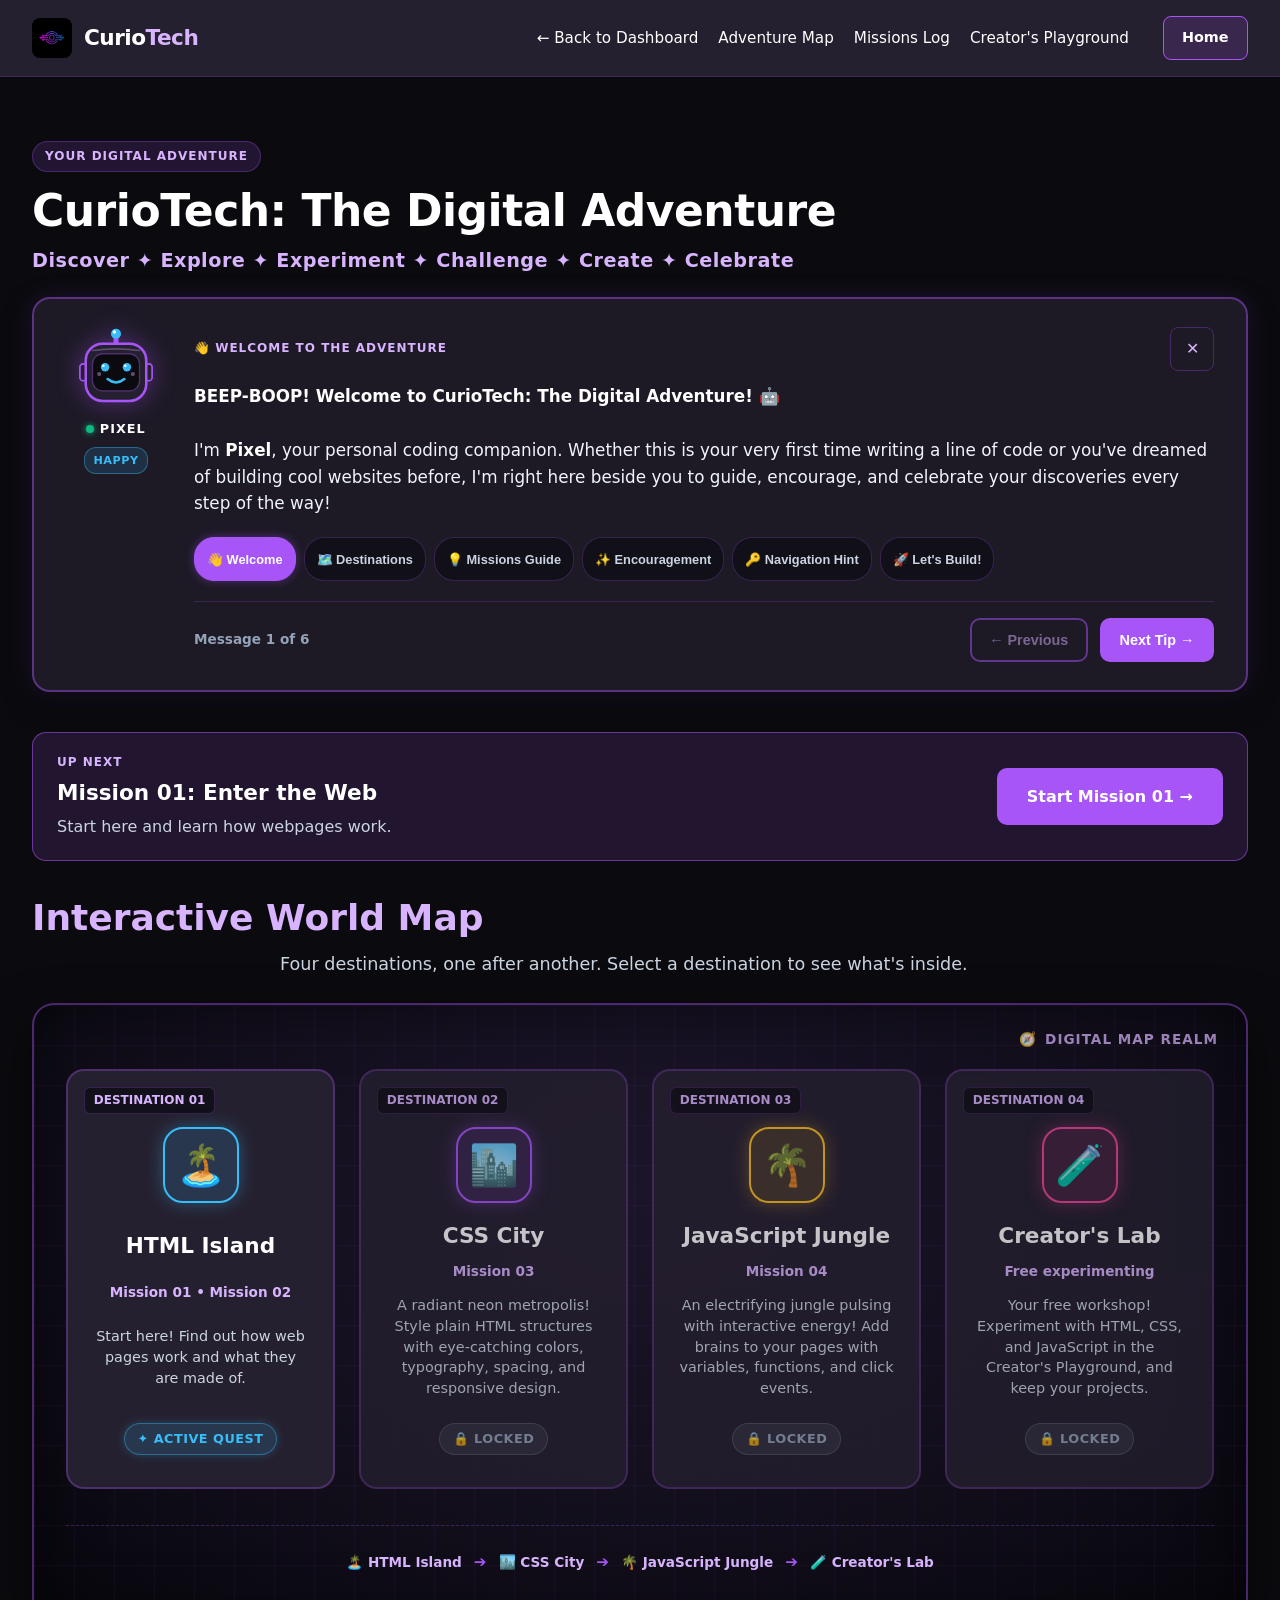
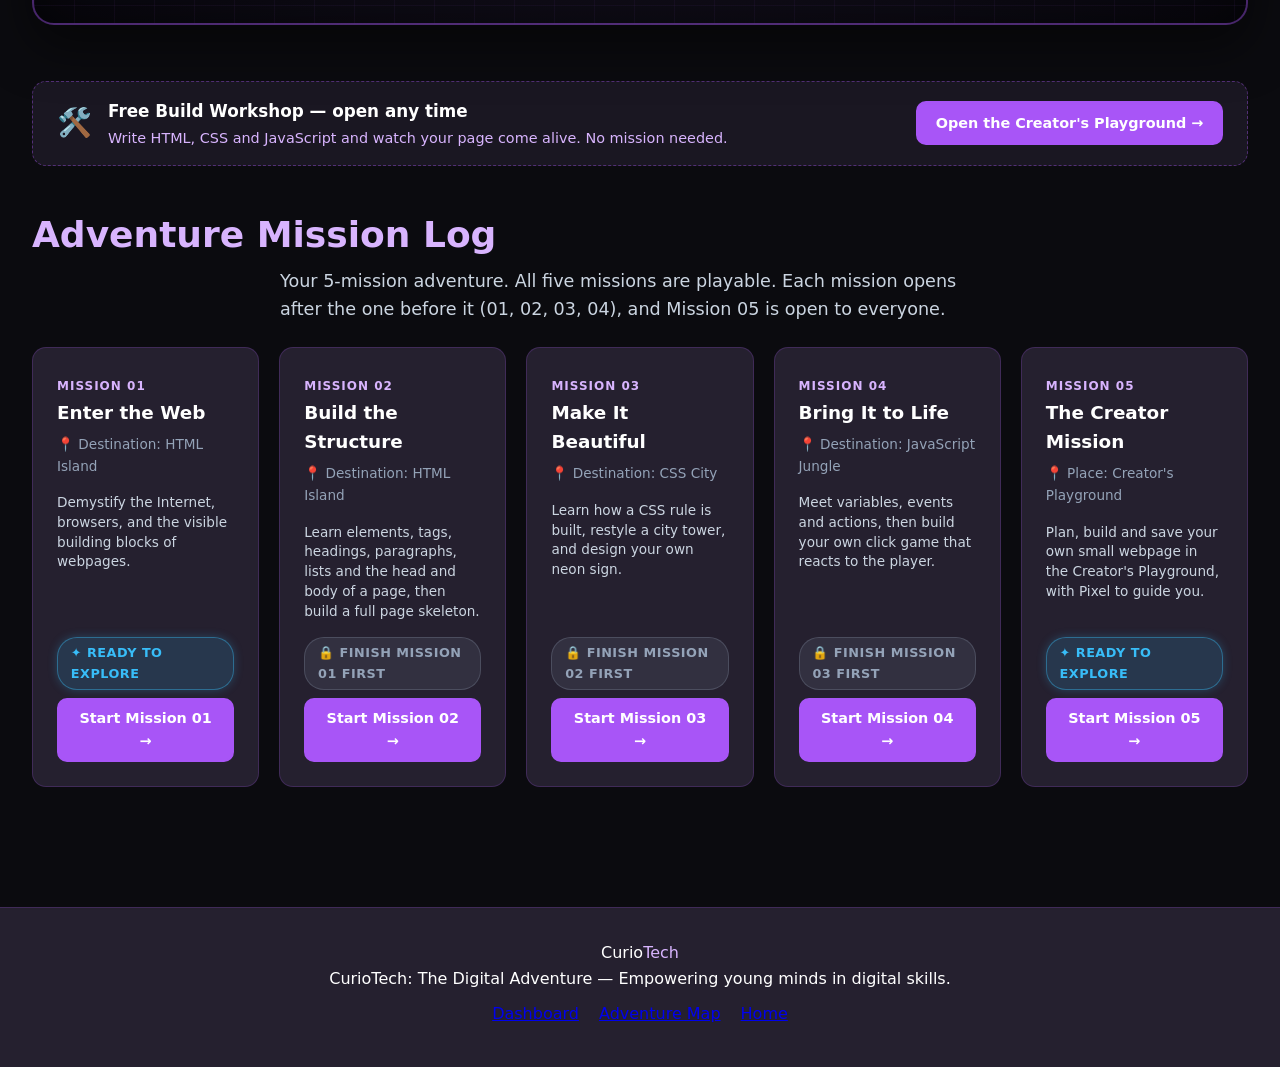
==== commit a360cbfc: "feat: unlock missions in order and add an Up next banner to the map" ====
--- a/adventure.html
+++ b/adventure.html
@@ -24,7 +24,7 @@
         <a href="#adventure-map" class="nav-link">Adventure Map</a>
         <a href="#missions-summary" class="nav-link">Missions Log</a>
         <a href="playground.html" class="nav-link">Creator's Playground</a>
-        <a href="index.html" class="nav-logout-btn">Logout</a>
+        <a href="index.html" class="nav-home-btn">Home</a>
       </nav>
     </div>
   </header>
@@ -167,6 +167,16 @@
         </div>
       </section>
 
+      <!-- Up next: one clear way on to the next mission (filled by js/adventure.js) -->
+      <section id="adv-next" class="adv-next" aria-labelledby="adv-next-title">
+        <div>
+          <p class="adv-next-label">UP NEXT</p>
+          <h2 id="adv-next-title" class="adv-next-title">Mission 01: Enter the Web</h2>
+          <p id="adv-next-text" class="adv-next-text">Start here and learn how webpages work.</p>
+        </div>
+        <a id="adv-next-link" href="mission.html" class="button">Start Mission 01 &rarr;</a>
+      </section>
+
       <!-- 2. 2D Interactive Adventure Map -->
       <section id="adventure-map" class="map-section" aria-labelledby="map-heading">
         <div class="map-section-header">
@@ -187,7 +197,7 @@
               <span class="dest-order-badge">DESTINATION 01</span>
               <div class="dest-icon-container" aria-hidden="true">🏝️</div>
               <h3 class="dest-name">HTML Island</h3>
-              <div class="dest-mission-label">Mission 01 &bull; Mission 02 coming soon</div>
+              <div class="dest-mission-label">Mission 01 &bull; Mission 02</div>
               <p class="dest-brief">
                 Start here! Find out how web pages work and what they are made of.
               </p>
@@ -271,7 +281,7 @@
       <!-- 3. Missions Log Summary Section -->
       <section id="missions-summary" class="missions-log-section" aria-labelledby="missions-heading">
         <h2 id="missions-heading" class="section-title" style="text-align: left; margin-bottom: 0.25rem;">Adventure Mission Log</h2>
-        <p class="section-subtitle" style="text-align: left; margin-bottom: 1.5rem;">Your 5-mission adventure. Mission 01 and Mission 05 are open now, and the others are on their way.</p>
+        <p class="section-subtitle" style="text-align: left; margin-bottom: 1.5rem;">Your 5-mission adventure. All five missions are playable. Each mission opens after the one before it (01, 02, 03, 04), and Mission 05 is open to everyone.</p>
 
         <div class="missions-log-grid">
 
@@ -288,49 +298,55 @@
               <span id="mission-01-status" class="dest-status-pill dest-status-active">✦ Ready to Explore</span>
               <a id="mission-01-link" href="mission.html" class="button button-small">Start Mission 01 &rarr;</a>
               <!-- Shown by js/adventure.js once Mission 01 is completed -->
-              <a id="mission-01-next" href="playground.html" class="button button-small" hidden>Next: Creator's Playground &rarr;</a>
+              <a id="mission-01-next" href="mission-02.html" class="button button-small" hidden>Next: Mission 02 &rarr;</a>
             </div>
           </article>
 
-          <article class="mission-log-card">
+          <article id="mission-02" class="mission-log-card">
             <div>
               <span class="mission-log-number">Mission 02</span>
               <h3 class="mission-log-title">Build the Structure</h3>
               <p class="mission-log-dest">📍 Destination: HTML Island</p>
               <p style="font-size: 0.85rem; color: #CBD5E1; line-height: 1.45;">
-                Master semantic tags, elements, headings, paragraphs, and boilerplate skeletons.
-              </p>
-            </div>
-            <div style="margin-top: 1rem;">
-              <span class="dest-status-pill dest-status-locked">Coming soon</span>
+                Learn elements, tags, headings, paragraphs, lists and the head and body of a page, then build a full page skeleton.
+              </p>
+            </div>
+            <div style="margin-top: 1rem; display: flex; align-items: center; justify-content: space-between; flex-wrap: wrap; gap: 0.5rem;">
+              <!-- Locked until Mission 01 is completed; js/adventure.js opens it -->
+              <span id="mission-02-status" class="dest-status-pill dest-status-locked">🔒 Finish Mission 01 first</span>
+              <a id="mission-02-link" href="mission-02.html" class="button button-small" hidden>Start Mission 02 &rarr;</a>
             </div>
           </article>
 
-          <article class="mission-log-card">
+          <article id="mission-03" class="mission-log-card">
             <div>
               <span class="mission-log-number">Mission 03</span>
               <h3 class="mission-log-title">Make It Beautiful</h3>
               <p class="mission-log-dest">📍 Destination: CSS City</p>
               <p style="font-size: 0.85rem; color: #CBD5E1; line-height: 1.45;">
-                Apply vibrant CSS styling, selectors, custom colors, box model spacing, and mobile design.
-              </p>
-            </div>
-            <div style="margin-top: 1rem;">
-              <span class="dest-status-pill dest-status-locked">🔒 Locked</span>
+                Learn how a CSS rule is built, restyle a city tower, and design your own neon sign.
+              </p>
+            </div>
+            <div style="margin-top: 1rem; display: flex; align-items: center; justify-content: space-between; flex-wrap: wrap; gap: 0.5rem;">
+              <!-- Locked until Mission 02 is completed; js/adventure.js opens it -->
+              <span id="mission-03-status" class="dest-status-pill dest-status-locked">🔒 Finish Mission 02 first</span>
+              <a id="mission-03-link" href="mission-03.html" class="button button-small" hidden>Start Mission 03 &rarr;</a>
             </div>
           </article>
 
-          <article class="mission-log-card">
+          <article id="mission-04" class="mission-log-card">
             <div>
               <span class="mission-log-number">Mission 04</span>
               <h3 class="mission-log-title">Bring It to Life</h3>
               <p class="mission-log-dest">📍 Destination: JavaScript Jungle</p>
               <p style="font-size: 0.85rem; color: #CBD5E1; line-height: 1.45;">
-                Ignite web pages with interactive JavaScript variables, functions, and click events.
-              </p>
-            </div>
-            <div style="margin-top: 1rem;">
-              <span class="dest-status-pill dest-status-locked">🔒 Locked</span>
+                Meet variables, events and actions, then build your own click game that reacts to the player.
+              </p>
+            </div>
+            <div style="margin-top: 1rem; display: flex; align-items: center; justify-content: space-between; flex-wrap: wrap; gap: 0.5rem;">
+              <!-- Locked until Mission 03 is completed; js/adventure.js opens it -->
+              <span id="mission-04-status" class="dest-status-pill dest-status-locked">🔒 Finish Mission 03 first</span>
+              <a id="mission-04-link" href="mission-04.html" class="button button-small" hidden>Start Mission 04 &rarr;</a>
             </div>
           </article>
 
--- a/css/styles.css
+++ b/css/styles.css
@@ -114,6 +114,10 @@
   font-weight: 500;
   font-size: 0.95rem;
   transition: color 0.2s ease;
+  /* 44px touch target */
+  display: inline-flex;
+  align-items: center;
+  min-height: 44px;
 }
 
 .nav-link:hover {
@@ -192,13 +196,22 @@
   border-color: #9333ea;
 }
 
-.button-secondary {
+.button-secondary,
+.button-outline {
   background-color: transparent;
   color: var(--color-lavender);
   border: 2px solid var(--color-purple);
 }
 
-.button-secondary:hover {
+/* Disabled outline buttons look unavailable (the filled primary look is only for the main action) */
+.button-outline:disabled,
+.button-outline[aria-disabled="true"] {
+  opacity: 0.5;
+  cursor: not-allowed;
+}
+
+.button-secondary:hover,
+.button-outline:not(:disabled):not([aria-disabled="true"]):hover {
   background-color: rgba(168, 85, 247, 0.15);
   color: var(--color-white);
   border-color: var(--color-lavender);
@@ -207,14 +220,15 @@
 .button-small {
   padding: 0.45rem 1.1rem;
   font-size: 0.9rem;
+  min-height: 44px;   /* 44px touch target */
 }
 
 .button-full {
   width: 100%;
 }
 
-/* Distinct Logout button for dashboard navigation */
-.nav-logout-btn {
+/* Distinct Home button at the end of the page navigation (there are no accounts, so no logout) */
+.nav-home-btn {
   margin-left: 0.85rem;
   padding: 0.45rem 1.15rem;
   font-size: 0.9rem;
@@ -226,17 +240,19 @@
   text-decoration: none;
   cursor: pointer;
   transition: background-color 0.2s ease, border-color 0.2s ease, box-shadow 0.2s ease, transform 0.1s ease;
-  display: inline-block;
-}
-
-.nav-logout-btn:hover {
+  display: inline-flex;
+  align-items: center;
+  min-height: 44px;   /* 44px touch target */
+}
+
+.nav-home-btn:hover {
   background-color: var(--color-purple);
   color: var(--color-white);
   border-color: var(--color-lavender);
   box-shadow: 0 0 12px rgba(168, 85, 247, 0.45);
 }
 
-.nav-logout-btn:focus-visible {
+.nav-home-btn:focus-visible {
   outline: 2px solid var(--color-lavender);
   outline-offset: 3px;
 }
@@ -650,7 +666,7 @@
     padding: 2rem 1.25rem;
   }
 
-  .nav-logout-btn {
+  .nav-home-btn {
     margin-left: 0;
   }
 
@@ -1026,6 +1042,93 @@
   max-width: 550px;
   margin: 0 auto 1rem auto;
   line-height: 1.5;
+}
+
+/* Unlocked achievement (set by js/dashboard.js) */
+.achievement-card.is-unlocked {
+  opacity: 1;
+  border-color: rgba(250, 204, 21, 0.55);
+}
+
+.achievement-card.is-unlocked .achievement-status {
+  color: #FDE68A;
+  background-color: rgba(250, 204, 21, 0.15);
+}
+
+/* Saved projects on the dashboard (set by js/dashboard.js) */
+.portfolio-list {
+  list-style: none;
+  margin: 0 auto 1.25rem auto;
+  padding: 0;
+  display: grid;
+  grid-template-columns: repeat(auto-fill, 240px);
+  justify-content: center;
+  gap: 1rem;
+  text-align: left;
+}
+
+.portfolio-list[hidden] {
+  display: none;
+}
+
+.portfolio-item {
+  display: flex;
+  flex-direction: column;
+  gap: 0.35rem;
+  background-color: rgba(11, 11, 15, 0.5);
+  border: 1px solid rgba(168, 85, 247, 0.25);
+  border-radius: 12px;
+  padding: 0.75rem;
+}
+
+/* A page-sized frame scaled down to a thumbnail (520x326 at 0.41 = 214x134) */
+.portfolio-thumb {
+  position: relative;
+  width: 214px;
+  height: 134px;
+  overflow: hidden;
+  border-radius: 8px;
+  background-color: #fff;
+}
+
+.portfolio-thumb iframe {
+  width: 520px;
+  height: 326px;
+  border: 0;
+  transform: scale(0.4115);
+  transform-origin: top left;
+  pointer-events: none;
+}
+
+.portfolio-item-name {
+  font-weight: 600;
+  color: var(--color-white);
+  overflow-wrap: anywhere;
+}
+
+.portfolio-item-date {
+  font-size: 0.85rem;
+  color: #94A3B8;
+}
+
+.portfolio-item-open {
+  margin-top: 0.4rem;
+  text-align: center;
+}
+
+/* Next step button at the top of the dashboard */
+.welcome-next {
+  margin-top: 1.25rem;
+  display: flex;
+  align-items: center;
+  flex-wrap: wrap;
+  gap: 0.75rem 1.25rem;
+}
+
+.welcome-next-note {
+  margin: 0;
+  color: #CBD5E1;
+  font-size: 0.95rem;
 }
 
 .portfolio-badge {
@@ -4739,3 +4842,391 @@
   align-items: center;
   justify-content: center;
 }
+
+/* --------------------------------------------------------------------------
+   Touch targets: every tappable control is at least 44px tall.
+   Kept at the end of the file so it applies on every page.
+   -------------------------------------------------------------------------- */
+.brand,
+.link-back,
+.pixel-topic-chip,
+.step-pill,
+.footer-links a {
+  min-height: 44px;
+}
+
+.link-back,
+.pixel-topic-chip,
+.footer-links a {
+  display: inline-flex;
+  align-items: center;
+}
+
+.pixel-icon-btn,
+.modal-close-btn {
+  min-width: 44px;
+  min-height: 44px;
+}
+
+.footer-links {
+  display: flex;
+  flex-wrap: wrap;
+  gap: 0 1.25rem;
+  justify-content: center;
+}
+
+/* Playground hints and tips */
+.pg-mission-hint {
+  margin: 0 0 0.75rem;
+  padding: 0.7rem 0.9rem;
+  font-size: 0.95rem;
+  line-height: 1.5;
+  color: var(--color-white);
+  background-color: rgba(168, 85, 247, 0.15);
+  border: 1px solid rgba(168, 85, 247, 0.4);
+  border-radius: 10px;
+  overflow-wrap: anywhere;
+}
+
+.pg-mission-hint[hidden] {
+  display: none;
+}
+
+.pg-code-tip {
+  margin: 0.5rem 0 0;
+  font-size: 0.9rem;
+  line-height: 1.5;
+  color: #FDE68A;
+  overflow-wrap: anywhere;
+}
+
+.pg-code-tip:empty {
+  display: none;
+}
+
+/* --------------------------------------------------------------------------
+   Mission 03: Make It Beautiful (mission-03.html, js/mission-03.js). Classes start with m3-.
+   -------------------------------------------------------------------------- */
+.m3-anatomy {
+  margin: 1.25rem 0;
+}
+
+.m3-code {
+  margin: 0 0 1rem;
+  padding: 1rem 1.25rem;
+  font-family: Consolas, "Courier New", monospace;
+  font-size: 1.05rem;
+  line-height: 1.6;
+  color: #E2E8F0;
+  background-color: #0B0B0F;
+  border: 1px solid rgba(168, 85, 247, 0.35);
+  border-radius: 12px;
+  overflow-x: auto;
+  white-space: pre;
+}
+
+.m3-sel { color: #F472B6; }
+.m3-prop { color: #38BDF8; }
+.m3-val { color: #FACC15; }
+
+.m3-legend-list {
+  list-style: none;
+  margin: 0 0 1rem;
+  padding: 0;
+  display: grid;
+  gap: 0.6rem;
+}
+
+.m3-legend-list li {
+  line-height: 1.5;
+  color: #E2E8F0;
+}
+
+.m3-chip {
+  display: inline-block;
+  min-width: 78px;
+  padding: 0.1rem 0.6rem;
+  margin-right: 0.4rem;
+  font-size: 0.8rem;
+  font-weight: 800;
+  text-align: center;
+  border: 1.5px solid currentColor;
+  border-radius: 999px;
+}
+
+.m3-lab {
+  display: grid;
+  grid-template-columns: minmax(0, 1fr) minmax(0, 1fr);
+  gap: 1.25rem;
+  align-items: start;
+  margin: 1.25rem 0;
+}
+
+.m3-stage {
+  display: flex;
+  align-items: flex-end;
+  justify-content: center;
+  min-height: 300px;
+  padding: 1rem;
+  background: linear-gradient(180deg, #14101f 0%, #25143a 100%);
+  border: 1.5px solid rgba(168, 85, 247, 0.35);
+  border-radius: 14px;
+  overflow: hidden;
+}
+
+.m3-skyline {
+  width: 100%;
+  display: flex;
+  align-items: flex-end;
+  justify-content: center;
+  border-bottom: 6px solid #3b2a52;
+}
+
+.m3-tower {
+  width: 110px;
+  height: 100px;
+  padding: 12px;
+  background-color: #4B3A63;
+  border-radius: 0;
+  transition: height 0.25s ease, background-color 0.25s ease, border-radius 0.25s ease, box-shadow 0.25s ease;
+}
+
+.m3-windows {
+  display: grid;
+  grid-template-columns: repeat(3, 1fr);
+  gap: 8px;
+}
+
+.m3-windows i {
+  display: block;
+  height: 14px;
+  background-color: rgba(255, 255, 255, 0.55);
+  border-radius: 2px;
+}
+
+.m3-sign-stage {
+  align-items: center;
+  min-height: 200px;
+}
+
+.m3-sign {
+  max-width: 100%;
+  padding: 0.5rem 1rem;
+  font-weight: 700;
+  text-align: center;
+  overflow-wrap: anywhere;
+  border: 3px solid currentColor;
+  border-radius: 14px;
+}
+
+.m3-final {
+  max-width: 480px;
+  margin: 1.25rem auto;
+}
+
+.m3-controls {
+  min-width: 0;
+}
+
+.m3-swatches {
+  display: flex;
+  flex-wrap: wrap;
+  gap: 0.6rem;
+}
+
+.m3-swatch {
+  width: 44px;
+  height: 44px;
+  border: 3px solid transparent;
+  border-radius: 50%;
+  cursor: pointer;
+}
+
+.m3-swatch[aria-pressed="true"] {
+  border-color: #FFFFFF;
+  box-shadow: 0 0 0 2px var(--color-purple);
+}
+
+.m3-range {
+  width: 100%;
+  min-height: 44px;
+  accent-color: var(--color-purple);
+}
+
+.m3-check-wrap {
+  margin: 0 0 1rem;
+}
+
+.m3-code-panel {
+  margin: 0 0 0.5rem;
+}
+
+.m3-code-title,
+.m3-quest-title {
+  margin: 0 0 0.4rem;
+  font-size: 0.85rem;
+  font-weight: 800;
+  letter-spacing: 0.5px;
+  text-transform: uppercase;
+  color: var(--color-lavender);
+}
+
+.m3-code-panel .m3-code {
+  margin-bottom: 0.5rem;
+  min-height: 3.5rem;
+}
+
+@media (max-width: 700px) {
+  .m3-lab {
+    grid-template-columns: minmax(0, 1fr);
+  }
+
+  .m3-stage {
+    min-height: 240px;
+  }
+}
+
+@media (prefers-reduced-motion: reduce) {
+  .m3-tower {
+    transition: none;
+  }
+}
+
+/* --------------------------------------------------------------------------
+   Missions 02 and 04 (mission-02.html, mission-04.html). They reuse the m3- activity layout above.
+   -------------------------------------------------------------------------- */
+/* Mission 02: a small "page" shown in a browser-like frame */
+.m2-page {
+  min-width: 0;
+  background-color: #FFFFFF;
+  border: 1.5px solid rgba(168, 85, 247, 0.5);
+  border-radius: 12px;
+  overflow: hidden;
+}
+
+.m2-preview {
+  padding: 1rem;
+  min-height: 220px;
+  color: #1F2937;
+  font-family: sans-serif;
+  line-height: 1.5;
+  overflow-wrap: anywhere;
+}
+
+.m2-preview h1 { margin: 0 0 0.5rem; font-size: 1.6rem; color: #111827; }
+.m2-preview h2 { margin: 0 0 0.5rem; font-size: 1.3rem; color: #111827; }
+.m2-preview p { margin: 0 0 0.6rem; }
+.m2-preview ul { margin: 0 0 0.6rem; padding-left: 1.4rem; }
+.m2-preview a { color: #6D28D9; }
+
+.m2-plain {
+  margin: 0 0 0.6rem;
+  color: #6B7280;
+}
+
+.m2-tabtitle {
+  margin: -1rem -1rem 0.75rem;
+  padding: 0.4rem 0.9rem;
+  font-size: 0.85rem;
+  color: #4B5563;
+  background-color: #E5E7EB;
+}
+
+.m2-final {
+  max-width: 480px;
+  margin: 1.25rem auto;
+}
+
+/* Mission 04: the counter and the click game */
+.m4-lab-stage {
+  align-items: center;
+}
+
+.m4-lab-box {
+  width: 100%;
+  text-align: center;
+}
+
+.m4-score-label {
+  margin: 0;
+  font-size: 0.8rem;
+  font-weight: 800;
+  letter-spacing: 1px;
+  text-transform: uppercase;
+  color: var(--color-lavender);
+}
+
+.m4-score {
+  margin: 0 0 0.75rem;
+  font-size: 2.4rem;
+  font-weight: 800;
+  color: var(--color-white);
+}
+
+.m4-bar {
+  height: 14px;
+  margin: 0 auto 1rem;
+  max-width: 260px;
+  background-color: rgba(255, 255, 255, 0.12);
+  border-radius: 999px;
+  overflow: hidden;
+}
+
+.m4-bar-fill {
+  width: 0;
+  height: 100%;
+  background-color: #10B981;
+  transition: width 0.15s ease;
+}
+
+.m4-game-msg {
+  min-height: 1.5rem;
+  margin: 0.75rem 0;
+  font-weight: 800;
+  color: #FDE68A;
+  overflow-wrap: anywhere;
+}
+
+.m4-final-code {
+  max-width: 100%;
+}
+
+@media (prefers-reduced-motion: reduce) {
+  .m4-bar-fill {
+    transition: none;
+  }
+}
+
+/* "Up next" banner at the top of the Adventure Map (js/adventure.js) */
+.adv-next {
+  display: flex;
+  align-items: center;
+  justify-content: space-between;
+  flex-wrap: wrap;
+  gap: 1rem 1.5rem;
+  margin: 0 0 1.75rem;
+  padding: 1.25rem 1.5rem;
+  background-color: rgba(168, 85, 247, 0.14);
+  border: 1.5px solid rgba(168, 85, 247, 0.55);
+  border-radius: 14px;
+}
+
+.adv-next-label {
+  margin: 0 0 0.2rem;
+  font-size: 0.75rem;
+  font-weight: 800;
+  letter-spacing: 1px;
+  color: var(--color-lavender);
+}
+
+.adv-next-title {
+  margin: 0 0 0.25rem;
+  font-size: 1.35rem;
+  font-weight: 800;
+  color: var(--color-white);
+}
+
+.adv-next-text {
+  margin: 0;
+  color: #CBD5E1;
+}
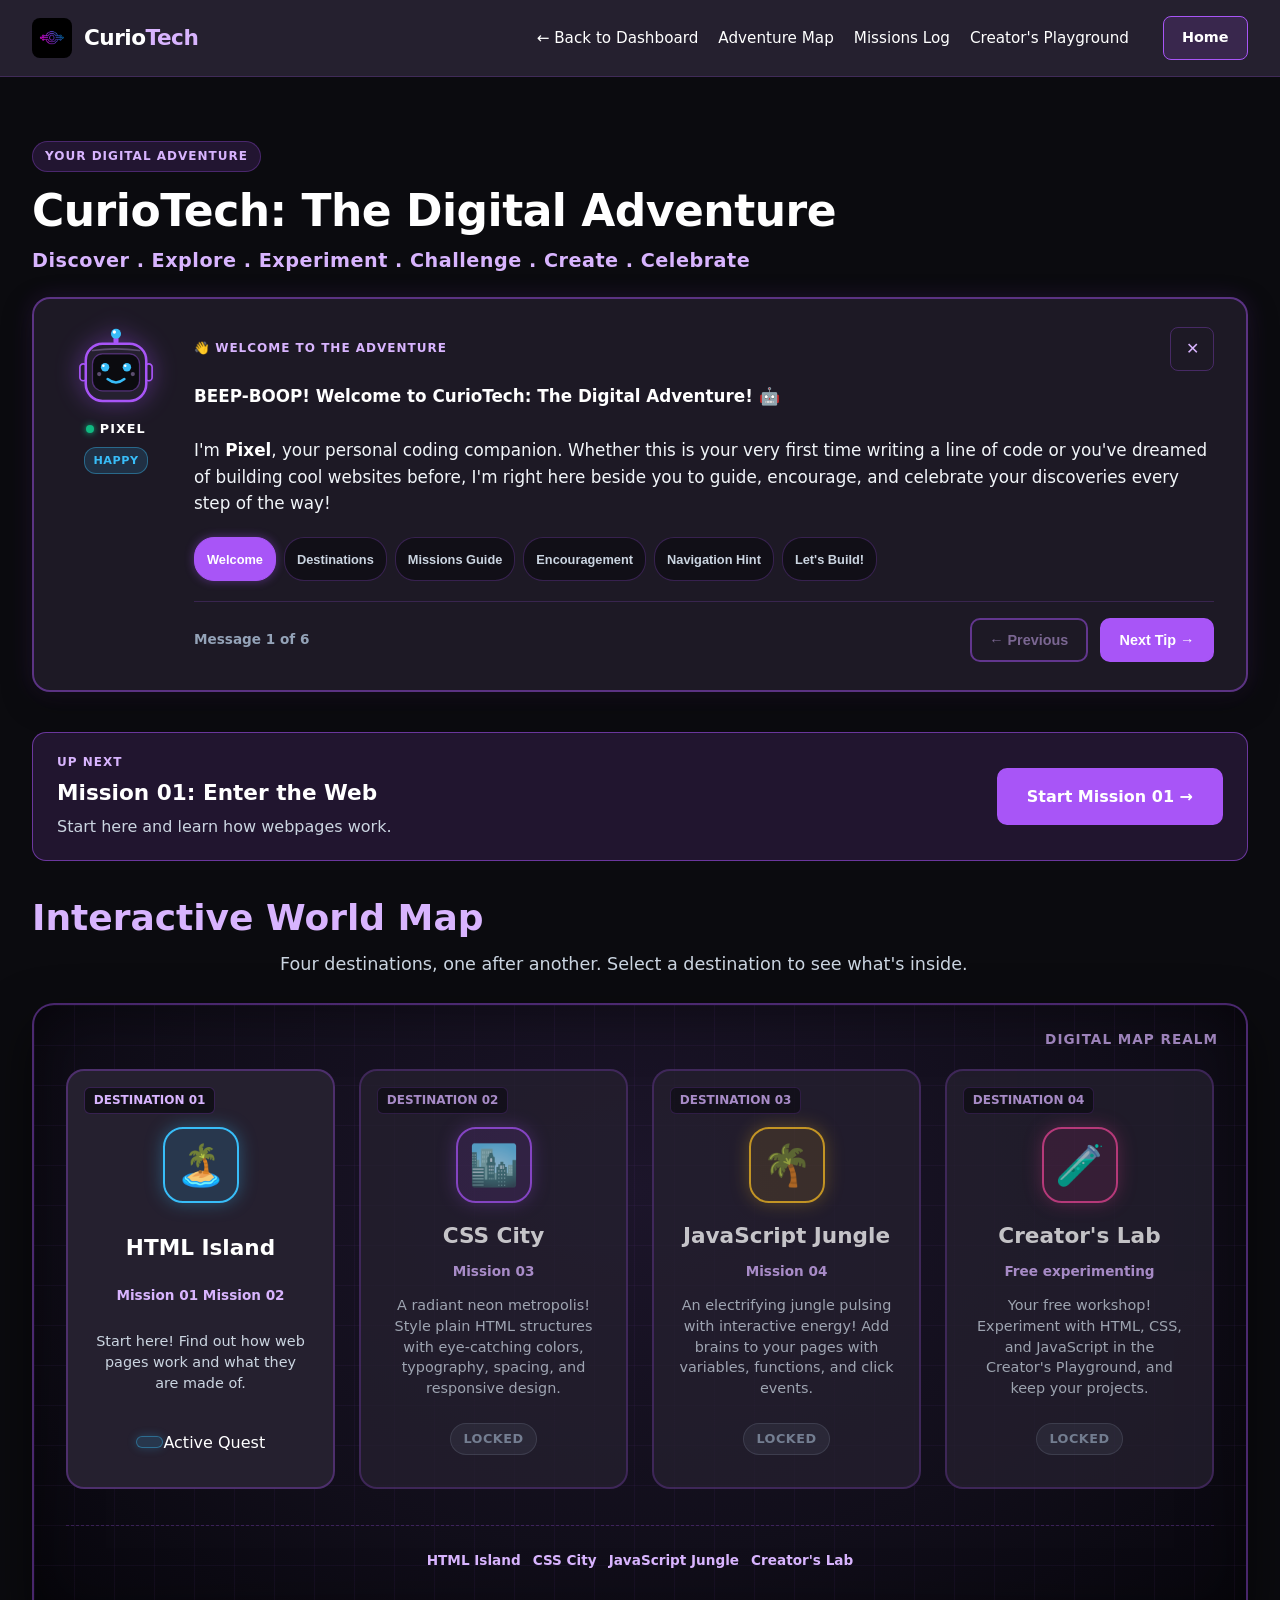
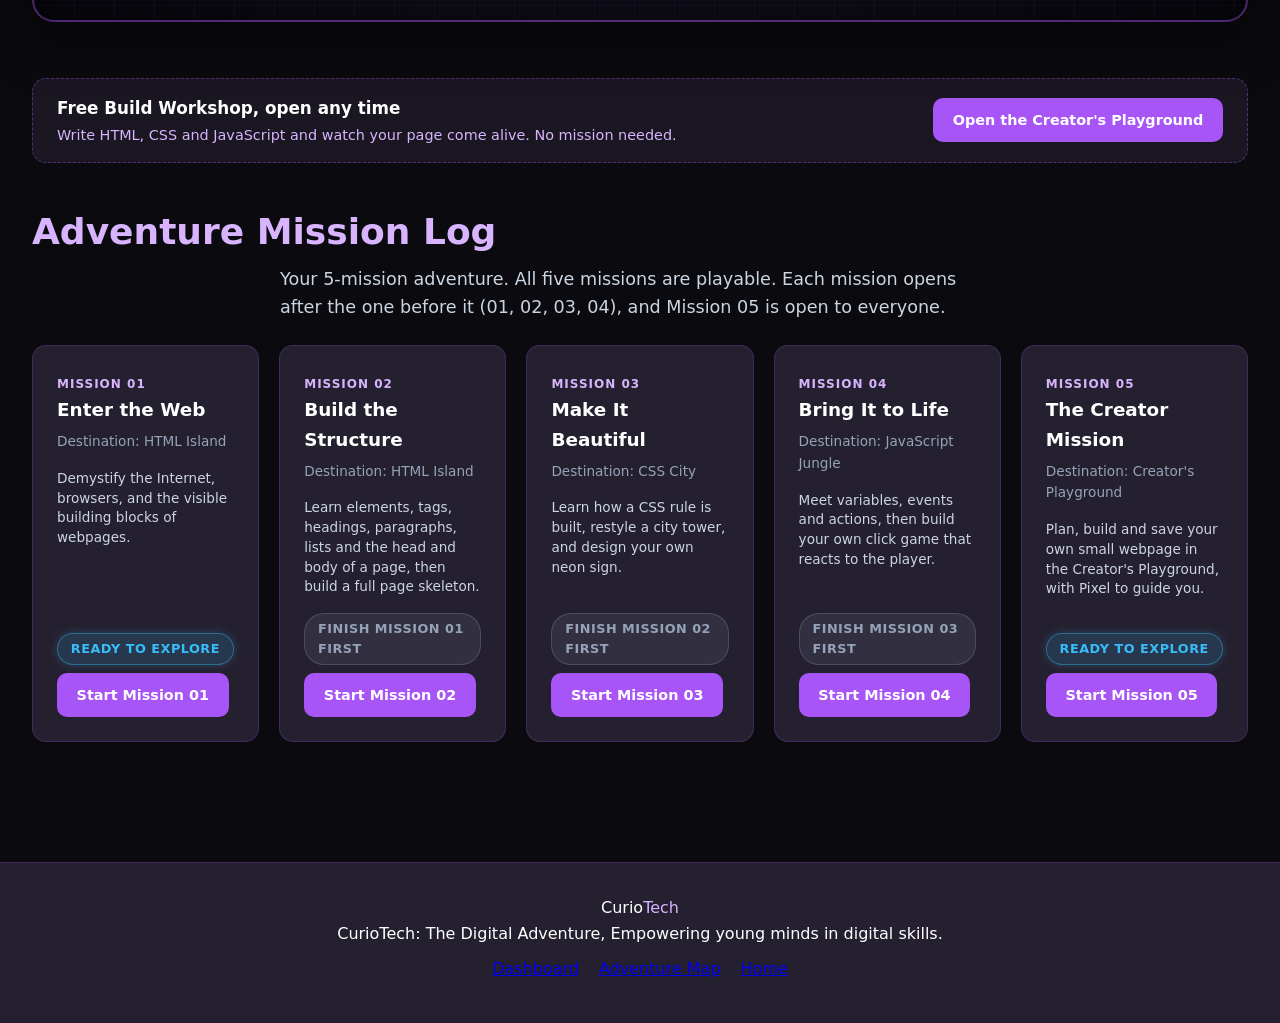
==== commit c939a312: "update UI" ====
--- a/adventure.html
+++ b/adventure.html
@@ -37,7 +37,7 @@
       <section class="adventure-hero-section" aria-labelledby="adventure-heading" style="margin-top: 1.5rem;">
         <span class="badge-journey">YOUR DIGITAL ADVENTURE</span>
         <h1 id="adventure-heading" class="adventure-title">CurioTech: The Digital Adventure</h1>
-        <p class="adventure-tagline">Discover ✦ Explore ✦ Experiment ✦ Challenge ✦ Create ✦ Celebrate</p>
+        <p class="adventure-tagline">Discover . Explore . Experiment . Challenge . Create . Celebrate</p>
 
         <!-- Pixel Mascot Interactive Companion & Dialogue Station (Stage 4.2) -->
         <div id="pixel-dialogue-station" class="pixel-dialogue-card" role="region" aria-label="Pixel Companion Dialogue">
@@ -127,7 +127,7 @@
           <!-- Dialogue Area -->
           <div class="pixel-dialogue-body">
             <div class="pixel-dialogue-header">
-              <div class="pixel-topic-badge" id="pixel-topic-badge">👋 WELCOME TO THE ADVENTURE</div>
+              <div class="pixel-topic-badge" id="pixel-topic-badge"> WELCOME TO THE ADVENTURE</div>
               <button id="pixel-dismiss-btn" class="pixel-icon-btn" aria-label="Dismiss Pixel's dialogue" title="Dismiss dialogue">✕</button>
             </div>
 
@@ -138,12 +138,12 @@
 
             <!-- Quick Topic Selectors -->
             <div class="pixel-topic-chips" id="pixel-topics-container" aria-label="Dialogue Topics">
-              <button class="pixel-topic-chip active" data-topic-index="0">👋 Welcome</button>
-              <button class="pixel-topic-chip" data-topic-index="1">🗺️ Destinations</button>
-              <button class="pixel-topic-chip" data-topic-index="2">💡 Missions Guide</button>
-              <button class="pixel-topic-chip" data-topic-index="3">✨ Encouragement</button>
-              <button class="pixel-topic-chip" data-topic-index="4">🔑 Navigation Hint</button>
-              <button class="pixel-topic-chip" data-topic-index="5">🚀 Let's Build!</button>
+              <button class="pixel-topic-chip active" data-topic-index="0"> Welcome</button>
+              <button class="pixel-topic-chip" data-topic-index="1"> Destinations</button>
+              <button class="pixel-topic-chip" data-topic-index="2"> Missions Guide</button>
+              <button class="pixel-topic-chip" data-topic-index="3"> Encouragement</button>
+              <button class="pixel-topic-chip" data-topic-index="4"> Navigation Hint</button>
+              <button class="pixel-topic-chip" data-topic-index="5"> Let's Build!</button>
             </div>
 
             <!-- Dialogue Navigation Controls -->
@@ -151,7 +151,7 @@
               <div class="pixel-counter" id="pixel-counter">Message 1 of 6</div>
               <div class="pixel-nav-buttons">
                 <button id="pixel-prev-btn" class="button button-small button-outline" aria-label="Previous message" disabled>&larr; Previous</button>
-                <button id="pixel-next-btn" class="button button-small" aria-label="Next message">Next Tip &rarr;</button>
+                <button id="pixel-next-btn" class="button button-small" aria-label="Next message">Next Tip </button>
               </div>
             </div>
           </div>
@@ -160,10 +160,10 @@
         <!-- Standby / Reopen Banner when Dialogue is Dismissed -->
         <div id="pixel-reopen-banner" class="pixel-reopen-banner" style="display: none;" role="region" aria-label="Pixel Companion Standby">
           <div class="reopen-inner">
-            <span class="reopen-robot-mini" aria-hidden="true">🤖</span>
+            <span class="reopen-robot-mini" aria-hidden="true"></span>
             <span>Pixel is standing by to assist you.</span>
           </div>
-          <button id="pixel-reopen-btn" class="button button-small">Talk to Pixel 💬</button>
+          <button id="pixel-reopen-btn" class="button button-small">Talk to Pixel </button>
         </div>
       </section>
 
@@ -174,7 +174,7 @@
           <h2 id="adv-next-title" class="adv-next-title">Mission 01: Enter the Web</h2>
           <p id="adv-next-text" class="adv-next-text">Start here and learn how webpages work.</p>
         </div>
-        <a id="adv-next-link" href="mission.html" class="button">Start Mission 01 &rarr;</a>
+        <a id="adv-next-link" href="mission.html" class="button">Start Mission 01 </a>
       </section>
 
       <!-- 2. 2D Interactive Adventure Map -->
@@ -186,7 +186,7 @@
 
         <div class="adventure-map-card">
           <div class="map-compass" aria-hidden="true">
-            <span>🧭</span>
+            
             <span>DIGITAL MAP REALM</span>
           </div>
 
@@ -197,12 +197,12 @@
               <span class="dest-order-badge">DESTINATION 01</span>
               <div class="dest-icon-container" aria-hidden="true">🏝️</div>
               <h3 class="dest-name">HTML Island</h3>
-              <div class="dest-mission-label">Mission 01 &bull; Mission 02</div>
+              <div class="dest-mission-label">Mission 01 Mission 02</div>
               <p class="dest-brief">
                 Start here! Find out how web pages work and what they are made of.
               </p>
               <div>
-                <span class="dest-status-pill dest-status-active">✦ Active Quest</span>
+                <span class="dest-status-pill dest-status-active"></span>Active Quest</span>
                 <!-- Shown by js/adventure.js once Mission 01 is completed -->
                 <span id="html-island-done" class="dest-status-pill dest-status-done" hidden>✔ Mission 01 complete</span>
               </div>
@@ -218,7 +218,7 @@
                 A radiant neon metropolis! Style plain HTML structures with eye-catching colors, typography, spacing, and responsive design.
               </p>
               <div>
-                <span class="dest-status-pill dest-status-locked">🔒 Locked</span>
+                <span class="dest-status-pill dest-status-locked">Locked</span>
               </div>
             </article>
 
@@ -232,7 +232,7 @@
                 An electrifying jungle pulsing with interactive energy! Add brains to your pages with variables, functions, and click events.
               </p>
               <div>
-                <span class="dest-status-pill dest-status-locked">🔒 Locked</span>
+                <span class="dest-status-pill dest-status-locked">Locked</span>
               </div>
             </article>
 
@@ -246,7 +246,7 @@
                 Your free workshop! Experiment with HTML, CSS, and JavaScript in the Creator's Playground, and keep your projects.
               </p>
               <div>
-                <span class="dest-status-pill dest-status-locked">🔒 Locked</span>
+                <span class="dest-status-pill dest-status-locked">Locked</span>
               </div>
             </article>
 
@@ -254,13 +254,13 @@
 
           <!-- Connecting Trail Legend -->
           <div class="map-path-legend" aria-label="Adventure Progression Order">
-            <span class="path-step">🏝️ HTML Island</span>
-            <span class="path-arrow">➔</span>
-            <span class="path-step">🏙️ CSS City</span>
-            <span class="path-arrow">➔</span>
-            <span class="path-step">🌴 JavaScript Jungle</span>
-            <span class="path-arrow">➔</span>
-            <span class="path-step">🧪 Creator's Lab</span>
+            <span class="path-step"> HTML Island</span>
+            
+            <span class="path-step"> CSS City</span>
+            
+            <span class="path-step"> JavaScript Jungle</span>
+           
+            <span class="path-step"> Creator's Lab</span>
           </div>
 
         </div>
@@ -269,13 +269,13 @@
       <!-- Phase 4.5.6: free-play entry to the Creator's Playground (Creator's Lab itself stays locked) -->
       <section id="free-build" class="adv-freebuild" aria-labelledby="free-build-title">
         <div class="adv-freebuild-info">
-          <span class="adv-freebuild-icon" aria-hidden="true">🛠️</span>
+          
           <div>
-            <h2 id="free-build-title" class="adv-freebuild-title">Free Build Workshop — open any time</h2>
+            <h2 id="free-build-title" class="adv-freebuild-title">Free Build Workshop, open any time</h2>
             <p id="free-build-desc" class="adv-freebuild-desc">Write HTML, CSS and JavaScript and watch your page come alive. No mission needed.</p>
           </div>
         </div>
-        <a href="playground.html" class="button button-small">Open the Creator's Playground &rarr;</a>
+        <a href="playground.html" class="button button-small">Open the Creator's Playground</a>
       </section>
 
       <!-- 3. Missions Log Summary Section -->
@@ -289,16 +289,16 @@
             <div>
               <span class="mission-log-number">Mission 01</span>
               <h3 class="mission-log-title">Enter the Web</h3>
-              <p class="mission-log-dest">📍 Destination: HTML Island</p>
+              <p class="mission-log-dest">Destination: HTML Island</p>
               <p style="font-size: 0.85rem; color: #CBD5E1; line-height: 1.45;">
                 Demystify the Internet, browsers, and the visible building blocks of webpages.
               </p>
             </div>
             <div style="margin-top: 1rem; display: flex; align-items: center; justify-content: space-between; flex-wrap: wrap; gap: 0.5rem;">
-              <span id="mission-01-status" class="dest-status-pill dest-status-active">✦ Ready to Explore</span>
-              <a id="mission-01-link" href="mission.html" class="button button-small">Start Mission 01 &rarr;</a>
+              <span id="mission-01-status" class="dest-status-pill dest-status-active">Ready to Explore</span>
+              <a id="mission-01-link" href="mission.html" class="button button-small">Start Mission 01 </a>
               <!-- Shown by js/adventure.js once Mission 01 is completed -->
-              <a id="mission-01-next" href="mission-02.html" class="button button-small" hidden>Next: Mission 02 &rarr;</a>
+              <a id="mission-01-next" href="mission-02.html" class="button button-small" hidden>Next: Mission 02 </a>
             </div>
           </article>
 
@@ -306,15 +306,15 @@
             <div>
               <span class="mission-log-number">Mission 02</span>
               <h3 class="mission-log-title">Build the Structure</h3>
-              <p class="mission-log-dest">📍 Destination: HTML Island</p>
+              <p class="mission-log-dest">Destination: HTML Island</p>
               <p style="font-size: 0.85rem; color: #CBD5E1; line-height: 1.45;">
                 Learn elements, tags, headings, paragraphs, lists and the head and body of a page, then build a full page skeleton.
               </p>
             </div>
             <div style="margin-top: 1rem; display: flex; align-items: center; justify-content: space-between; flex-wrap: wrap; gap: 0.5rem;">
               <!-- Locked until Mission 01 is completed; js/adventure.js opens it -->
-              <span id="mission-02-status" class="dest-status-pill dest-status-locked">🔒 Finish Mission 01 first</span>
-              <a id="mission-02-link" href="mission-02.html" class="button button-small" hidden>Start Mission 02 &rarr;</a>
+              <span id="mission-02-status" class="dest-status-pill dest-status-locked">Finish Mission 01 first</span>
+              <a id="mission-02-link" href="mission-02.html" class="button button-small" hidden>Start Mission 02 </a>
             </div>
           </article>
 
@@ -322,15 +322,15 @@
             <div>
               <span class="mission-log-number">Mission 03</span>
               <h3 class="mission-log-title">Make It Beautiful</h3>
-              <p class="mission-log-dest">📍 Destination: CSS City</p>
+              <p class="mission-log-dest">Destination: CSS City</p>
               <p style="font-size: 0.85rem; color: #CBD5E1; line-height: 1.45;">
                 Learn how a CSS rule is built, restyle a city tower, and design your own neon sign.
               </p>
             </div>
             <div style="margin-top: 1rem; display: flex; align-items: center; justify-content: space-between; flex-wrap: wrap; gap: 0.5rem;">
               <!-- Locked until Mission 02 is completed; js/adventure.js opens it -->
-              <span id="mission-03-status" class="dest-status-pill dest-status-locked">🔒 Finish Mission 02 first</span>
-              <a id="mission-03-link" href="mission-03.html" class="button button-small" hidden>Start Mission 03 &rarr;</a>
+              <span id="mission-03-status" class="dest-status-pill dest-status-locked">Finish Mission 02 first</span>
+              <a id="mission-03-link" href="mission-03.html" class="button button-small" hidden>Start Mission 03 </a>
             </div>
           </article>
 
@@ -338,15 +338,15 @@
             <div>
               <span class="mission-log-number">Mission 04</span>
               <h3 class="mission-log-title">Bring It to Life</h3>
-              <p class="mission-log-dest">📍 Destination: JavaScript Jungle</p>
+              <p class="mission-log-dest">Destination: JavaScript Jungle</p>
               <p style="font-size: 0.85rem; color: #CBD5E1; line-height: 1.45;">
                 Meet variables, events and actions, then build your own click game that reacts to the player.
               </p>
             </div>
             <div style="margin-top: 1rem; display: flex; align-items: center; justify-content: space-between; flex-wrap: wrap; gap: 0.5rem;">
               <!-- Locked until Mission 03 is completed; js/adventure.js opens it -->
-              <span id="mission-04-status" class="dest-status-pill dest-status-locked">🔒 Finish Mission 03 first</span>
-              <a id="mission-04-link" href="mission-04.html" class="button button-small" hidden>Start Mission 04 &rarr;</a>
+              <span id="mission-04-status" class="dest-status-pill dest-status-locked">Finish Mission 03 first</span>
+              <a id="mission-04-link" href="mission-04.html" class="button button-small" hidden>Start Mission 04  </a>
             </div>
           </article>
 
@@ -354,14 +354,14 @@
             <div>
               <span class="mission-log-number">Mission 05</span>
               <h3 class="mission-log-title">The Creator Mission</h3>
-              <p class="mission-log-dest">📍 Place: Creator's Playground</p>
+              <p class="mission-log-dest">Destination: Creator's Playground</p>
               <p style="font-size: 0.85rem; color: #CBD5E1; line-height: 1.45;">
                 Plan, build and save your own small webpage in the Creator's Playground, with Pixel to guide you.
               </p>
             </div>
             <div style="margin-top: 1rem; display: flex; align-items: center; justify-content: space-between; flex-wrap: wrap; gap: 0.5rem;">
-              <span id="mission-05-status" class="dest-status-pill dest-status-active">✦ Ready to Explore</span>
-              <a id="mission-05-link" href="mission-05.html" class="button button-small">Start Mission 05 &rarr;</a>
+              <span id="mission-05-status" class="dest-status-pill dest-status-active">Ready to Explore</span>
+              <a id="mission-05-link" href="mission-05.html" class="button button-small">Start Mission 05 </a>
             </div>
           </article>
 
@@ -380,7 +380,7 @@
         <div id="modal-icon" class="modal-icon" aria-hidden="true">🏝️</div>
         <div class="modal-title-box">
           <h3 id="modal-title">HTML Island</h3>
-          <span id="modal-badge" class="dest-status-pill dest-status-active">✦ Active Quest</span>
+          <span id="modal-badge" class="dest-status-pill dest-status-active">Active Quest</span>
         </div>
       </div>
 
@@ -405,7 +405,7 @@
     <div class="container footer-content">
       <div class="footer-left">
         <span class="brand-name">Curio<span>Tech</span></span>
-        <p class="footer-copy">CurioTech: The Digital Adventure — Empowering young minds in digital skills.</p>
+        <p class="footer-copy">CurioTech: The Digital Adventure, Empowering young minds in digital skills.</p>
       </div>
       <div class="footer-links">
         <a href="dashboard.html">Dashboard</a>
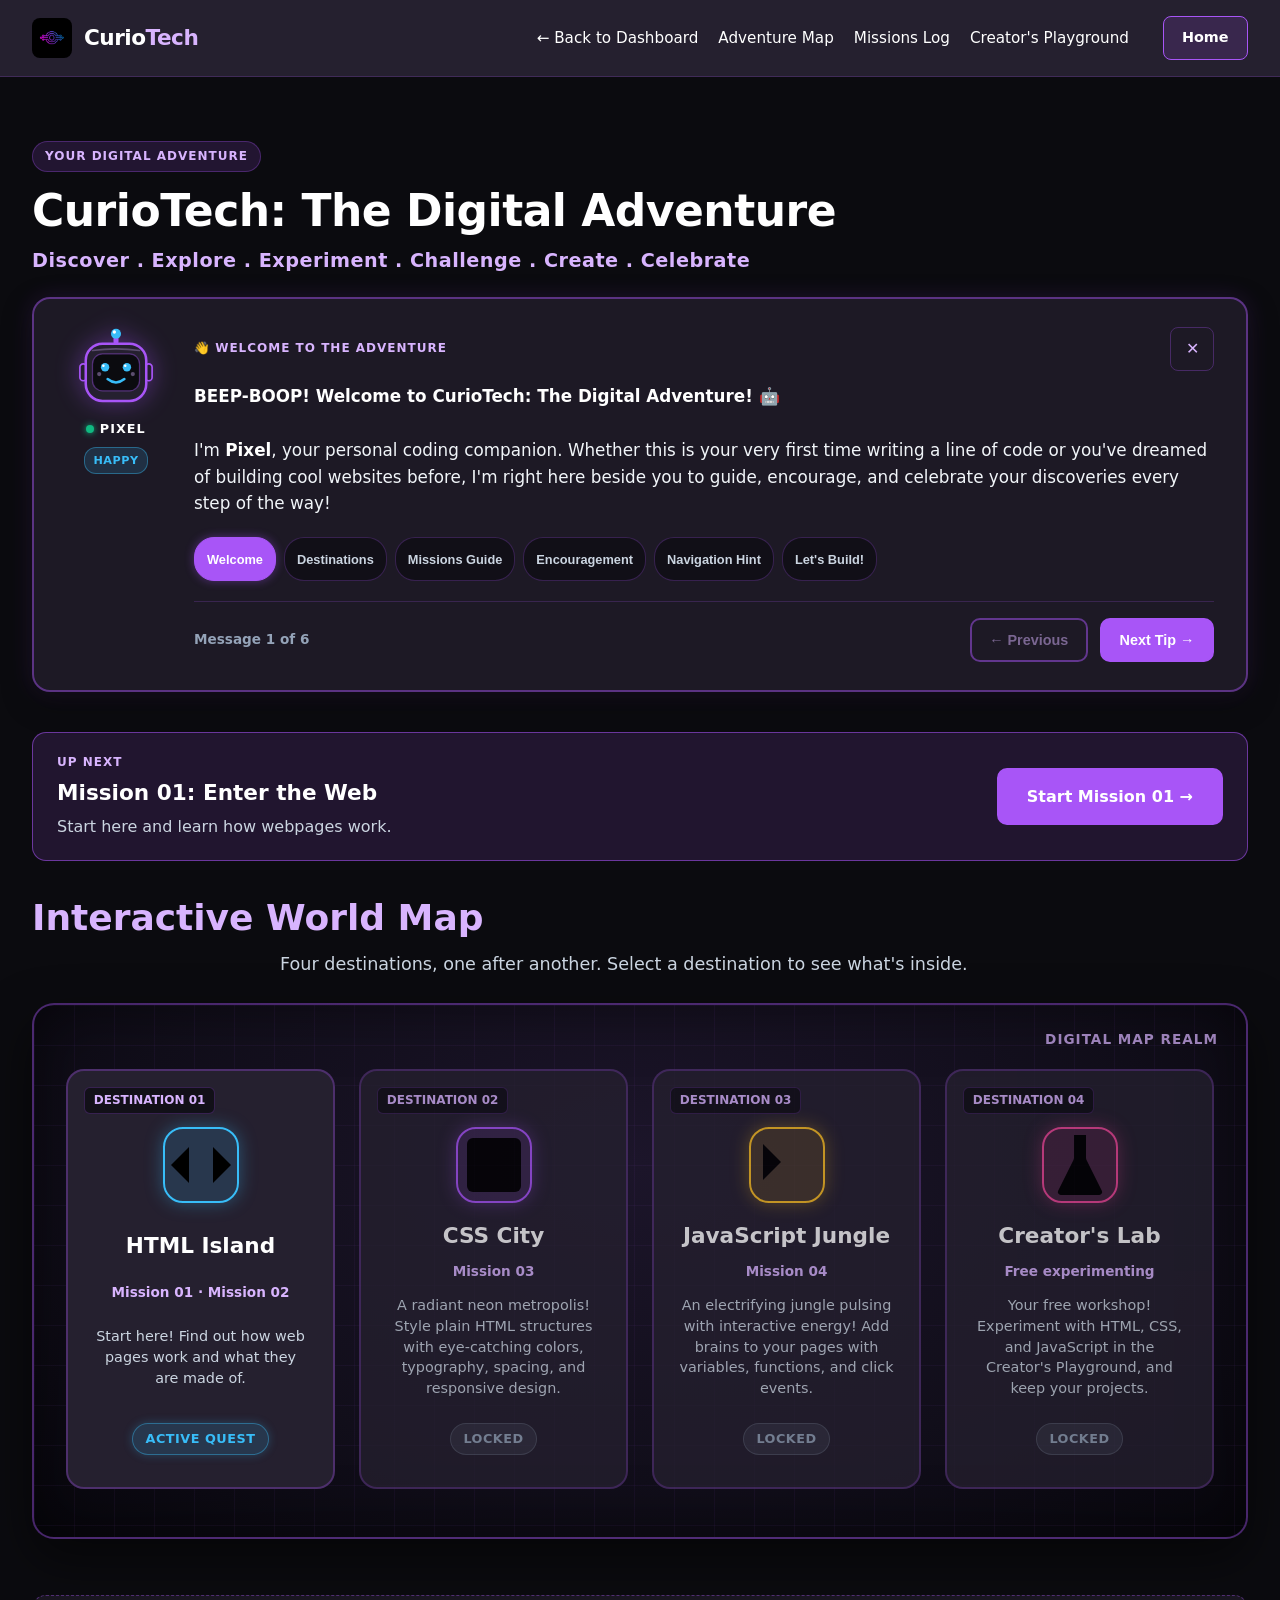
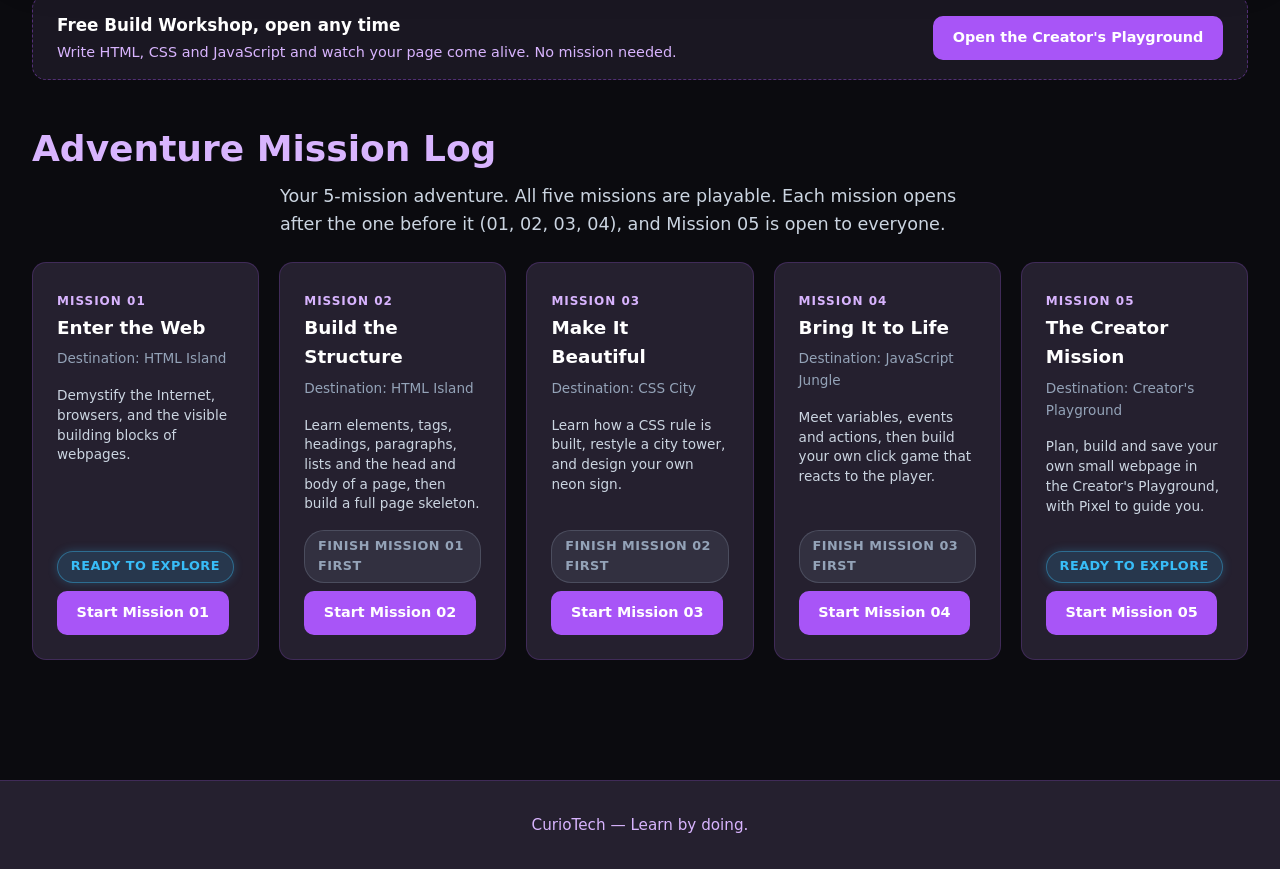
==== commit 8cb8857f: "UI updates and changes" ====
--- a/adventure.html
+++ b/adventure.html
@@ -195,23 +195,23 @@
             <!-- Destination 01: HTML Island (Unlocked) -->
             <article class="dest-card dest-html" data-dest-id="html-island" tabindex="0" role="button" aria-haspopup="dialog" aria-label="Destination 01: HTML Island. Status: Active Quest. Click to inspect briefing.">
               <span class="dest-order-badge">DESTINATION 01</span>
-              <div class="dest-icon-container" aria-hidden="true">🏝️</div>
+              <div class="dest-icon-container" aria-hidden="true"><svg class="svg-icon" viewBox="0 0 24 24" aria-hidden="true" focusable="false"><polyline points="16 18 22 12 16 6"/><polyline points="8 6 2 12 8 18"/></svg></div>
               <h3 class="dest-name">HTML Island</h3>
-              <div class="dest-mission-label">Mission 01 Mission 02</div>
+              <div class="dest-mission-label">Mission 01 &middot; Mission 02</div>
               <p class="dest-brief">
                 Start here! Find out how web pages work and what they are made of.
               </p>
               <div>
-                <span class="dest-status-pill dest-status-active"></span>Active Quest</span>
+                <span class="dest-status-pill dest-status-active">Active Quest</span>
                 <!-- Shown by js/adventure.js once Mission 01 is completed -->
-                <span id="html-island-done" class="dest-status-pill dest-status-done" hidden>✔ Mission 01 complete</span>
+                <span id="html-island-done" class="dest-status-pill dest-status-done" hidden>Mission 01 complete</span>
               </div>
             </article>
 
             <!-- Destination 02: CSS City (Locked) -->
             <article class="dest-card dest-css locked" data-dest-id="css-city" tabindex="0" role="button" aria-haspopup="dialog" aria-label="Destination 02: CSS City. Status: Locked. Click to inspect briefing.">
               <span class="dest-order-badge">DESTINATION 02</span>
-              <div class="dest-icon-container" aria-hidden="true">🏙️</div>
+              <div class="dest-icon-container" aria-hidden="true"><svg class="svg-icon" viewBox="0 0 24 24" aria-hidden="true" focusable="false"><rect width="18" height="18" x="3" y="3" rx="2"/><path d="M3 9h18"/><path d="M9 21V9"/></svg></div>
               <h3 class="dest-name">CSS City</h3>
               <div class="dest-mission-label">Mission 03</div>
               <p class="dest-brief">
@@ -225,7 +225,7 @@
             <!-- Destination 03: JavaScript Jungle (Locked) -->
             <article class="dest-card dest-js locked" data-dest-id="js-jungle" tabindex="0" role="button" aria-haspopup="dialog" aria-label="Destination 03: JavaScript Jungle. Status: Locked. Click to inspect briefing.">
               <span class="dest-order-badge">DESTINATION 03</span>
-              <div class="dest-icon-container" aria-hidden="true">🌴</div>
+              <div class="dest-icon-container" aria-hidden="true"><svg class="svg-icon" viewBox="0 0 24 24" aria-hidden="true" focusable="false"><polyline points="4 17 10 11 4 5"/><line x1="12" x2="20" y1="19" y2="19"/></svg></div>
               <h3 class="dest-name">JavaScript Jungle</h3>
               <div class="dest-mission-label">Mission 04</div>
               <p class="dest-brief">
@@ -239,7 +239,7 @@
             <!-- Destination 04: Creator's Lab (Locked) -->
             <article class="dest-card dest-creator locked" data-dest-id="creator-lab" tabindex="0" role="button" aria-haspopup="dialog" aria-label="Destination 04: Creator's Lab. Status: Locked. Click to inspect briefing.">
               <span class="dest-order-badge">DESTINATION 04</span>
-              <div class="dest-icon-container" aria-hidden="true">🧪</div>
+              <div class="dest-icon-container" aria-hidden="true"><svg class="svg-icon" viewBox="0 0 24 24" aria-hidden="true" focusable="false"><path d="M10 2v7.527a2 2 0 0 1-.211.896L4.72 20.55a1 1 0 0 0 .9 1.45h12.76a1 1 0 0 0 .9-1.45l-5.069-10.127A2 2 0 0 1 14 9.527V2"/><path d="M8.5 2h7"/><path d="M7 16h10"/></svg></div>
               <h3 class="dest-name">Creator's Lab</h3>
               <div class="dest-mission-label">Free experimenting</div>
               <p class="dest-brief">
@@ -250,17 +250,6 @@
               </div>
             </article>
 
-          </div>
-
-          <!-- Connecting Trail Legend -->
-          <div class="map-path-legend" aria-label="Adventure Progression Order">
-            <span class="path-step"> HTML Island</span>
-            
-            <span class="path-step"> CSS City</span>
-            
-            <span class="path-step"> JavaScript Jungle</span>
-           
-            <span class="path-step"> Creator's Lab</span>
           </div>
 
         </div>
@@ -377,7 +366,7 @@
       <button id="modal-close-btn" class="modal-close-btn" aria-label="Close dialog">✕</button>
 
       <div class="modal-header">
-        <div id="modal-icon" class="modal-icon" aria-hidden="true">🏝️</div>
+        <div id="modal-icon" class="modal-icon" aria-hidden="true"><svg class="svg-icon" viewBox="0 0 24 24" aria-hidden="true" focusable="false"><polyline points="16 18 22 12 16 6"/><polyline points="8 6 2 12 8 18"/></svg></div>
         <div class="modal-title-box">
           <h3 id="modal-title">HTML Island</h3>
           <span id="modal-badge" class="dest-status-pill dest-status-active">Active Quest</span>
@@ -402,16 +391,8 @@
 
   <!-- Shared Footer -->
   <footer class="site-footer">
-    <div class="container footer-content">
-      <div class="footer-left">
-        <span class="brand-name">Curio<span>Tech</span></span>
-        <p class="footer-copy">CurioTech: The Digital Adventure, Empowering young minds in digital skills.</p>
-      </div>
-      <div class="footer-links">
-        <a href="dashboard.html">Dashboard</a>
-        <a href="adventure.html">Adventure Map</a>
-        <a href="index.html">Home</a>
-      </div>
+    <div class="container">
+      <p class="footer-text">CurioTech &mdash; Learn by doing.</p>
     </div>
   </footer>
 
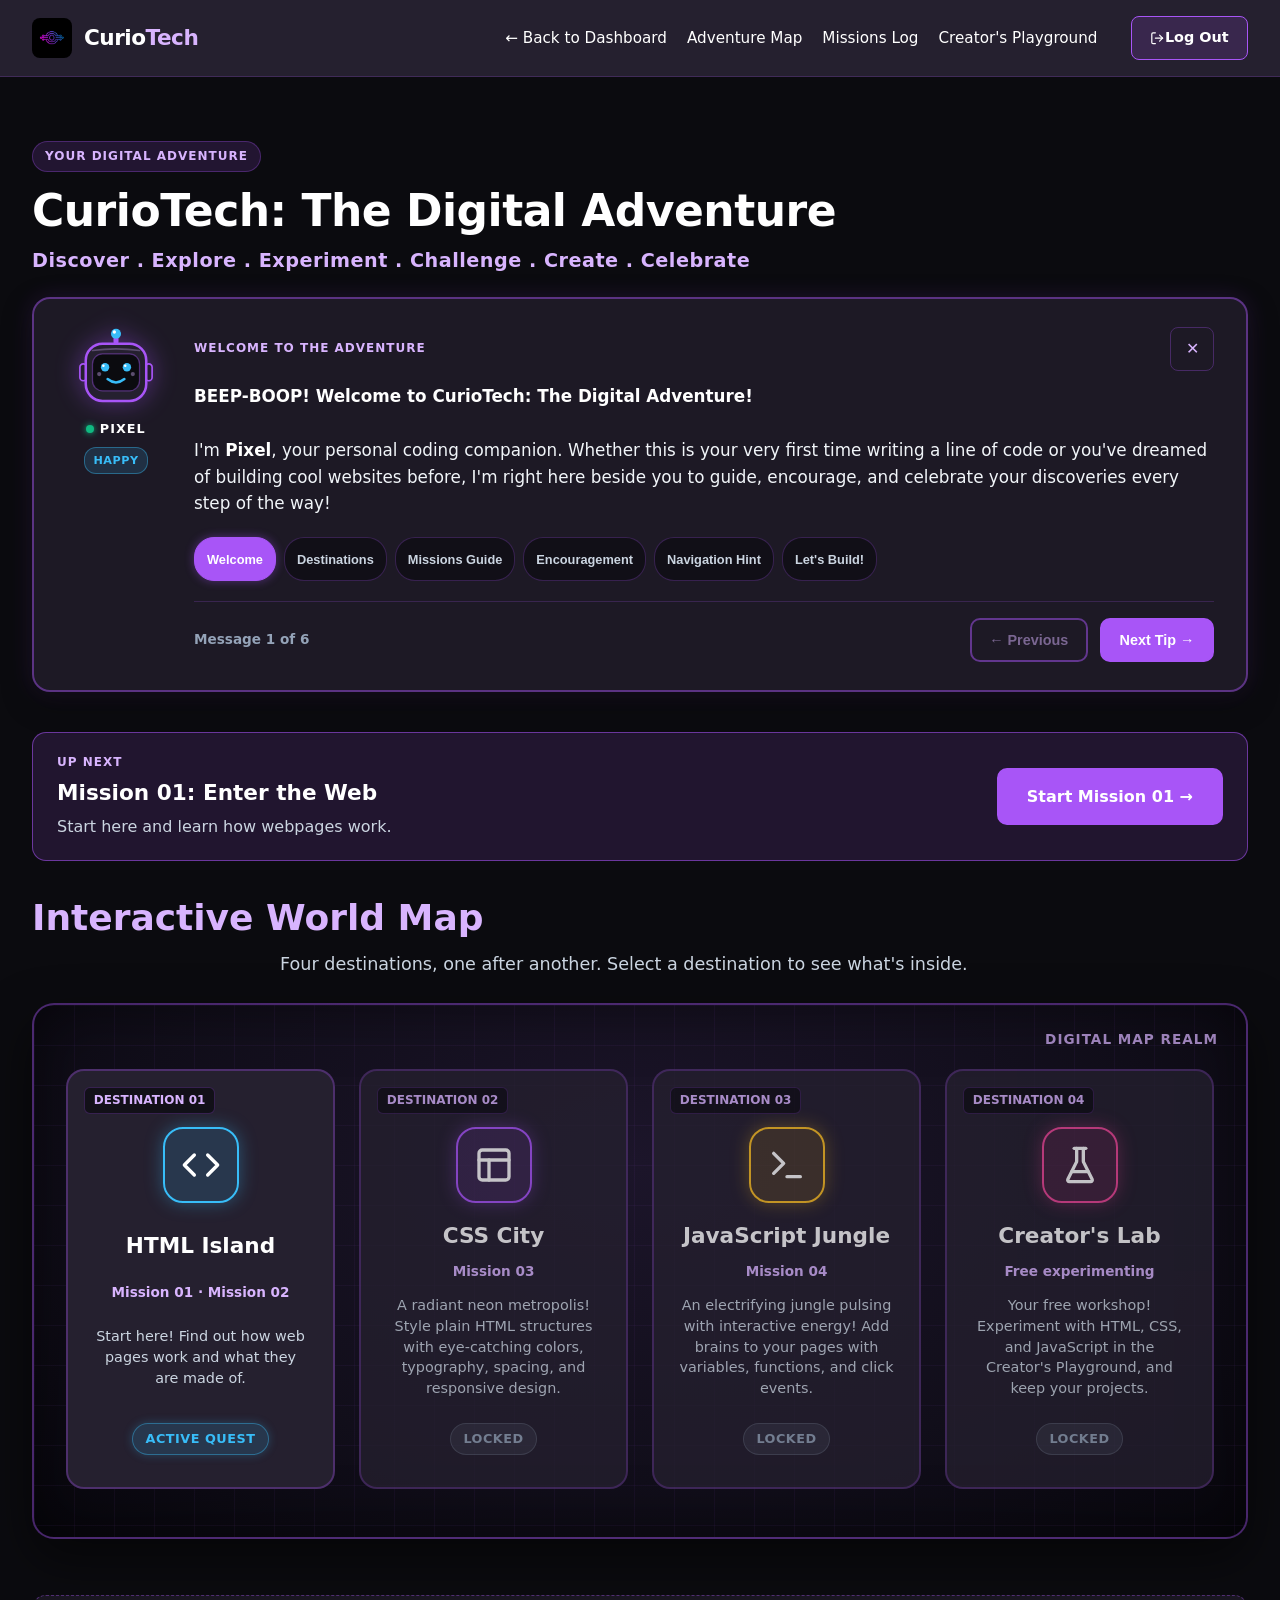
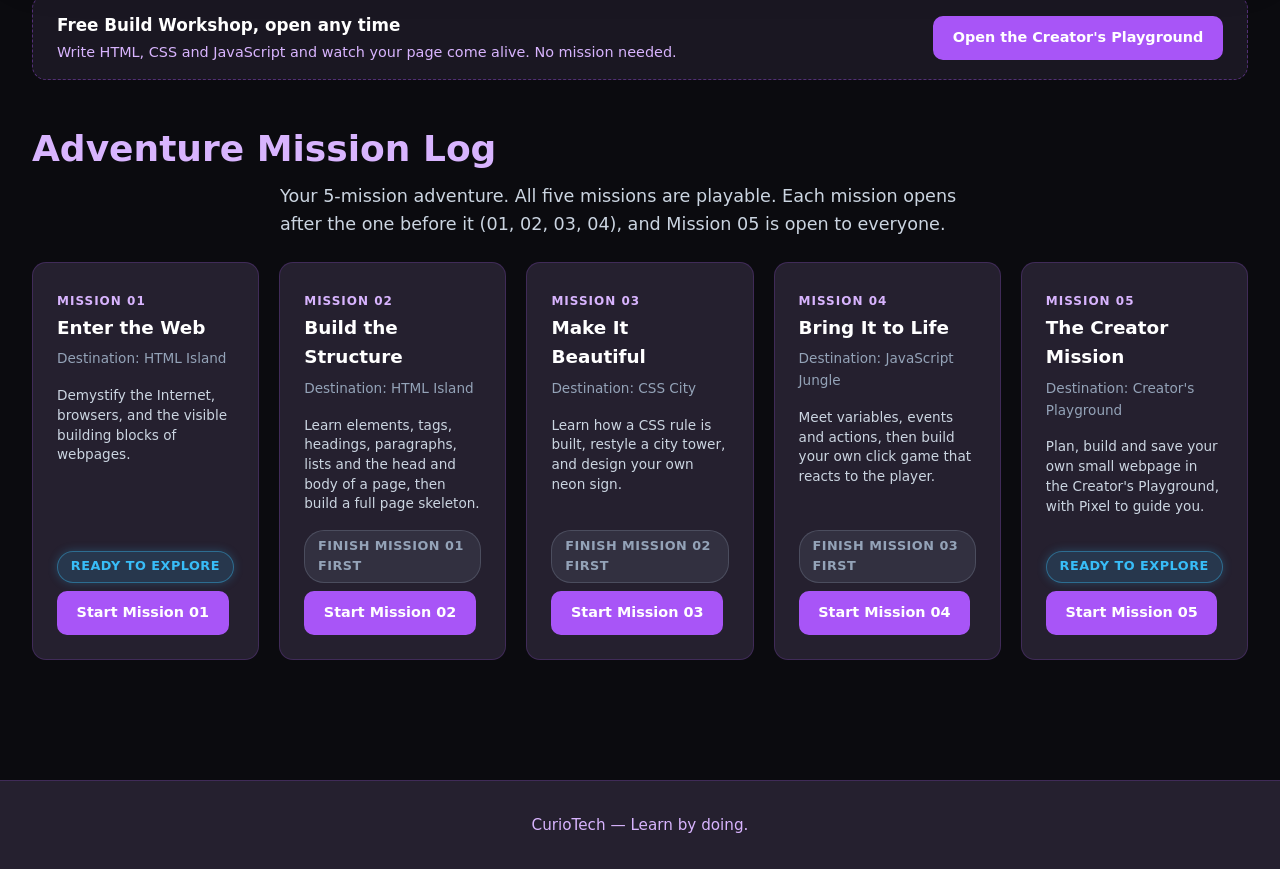
==== commit 9a9a7b48: "restore: Log Out button, login styles, README and .gitignore" ====
--- a/adventure.html
+++ b/adventure.html
@@ -24,7 +24,7 @@
         <a href="#adventure-map" class="nav-link">Adventure Map</a>
         <a href="#missions-summary" class="nav-link">Missions Log</a>
         <a href="playground.html" class="nav-link">Creator's Playground</a>
-        <a href="index.html" class="nav-home-btn">Home</a>
+        <a href="login.html" class="nav-home-btn" title="Log out (your saved work stays in this browser)"><svg class="svg-icon" viewBox="0 0 24 24" aria-hidden="true" focusable="false"><path d="M9 21H5a2 2 0 0 1-2-2V5a2 2 0 0 1 2-2h4"/><polyline points="16 17 21 12 16 7"/><line x1="21" x2="9" y1="12" y2="12"/></svg>Log Out</a>
       </nav>
     </div>
   </header>
--- a/css/styles.css
+++ b/css/styles.css
@@ -5230,3 +5230,45 @@
   margin: 0;
   color: #CBD5E1;
 }
+
+/* Inline SVG icons that replace decorative symbols: sized by the surrounding font-size, coloured by the text colour */
+.svg-icon {
+  width: 1em;
+  height: 1em;
+  fill: none;
+  stroke: currentColor;
+  stroke-width: 2;
+  stroke-linecap: round;
+  stroke-linejoin: round;
+  flex-shrink: 0;
+  vertical-align: middle;
+}
+
+/* Icons inside buttons and button-style links: a little space before the label */
+.button .svg-icon,
+button .svg-icon {
+  margin-right: 0.45em;
+  margin-top: -0.15em;
+}
+
+/* Dashboard: "Clear my data" control */
+.clear-data {
+  display: flex;
+  align-items: center;
+  flex-wrap: wrap;
+  gap: 0.75rem 1rem;
+  margin-top: 1rem;
+}
+
+.clear-data .demo-note-inline {
+  margin: 0;
+  flex: 1 1 18rem;
+}
+
+/* Login: guest link under the sign-in form */
+.login-alt {
+  margin: 1rem 0 0;
+  text-align: center;
+  font-size: 0.95rem;
+  color: var(--color-lavender);
+}
